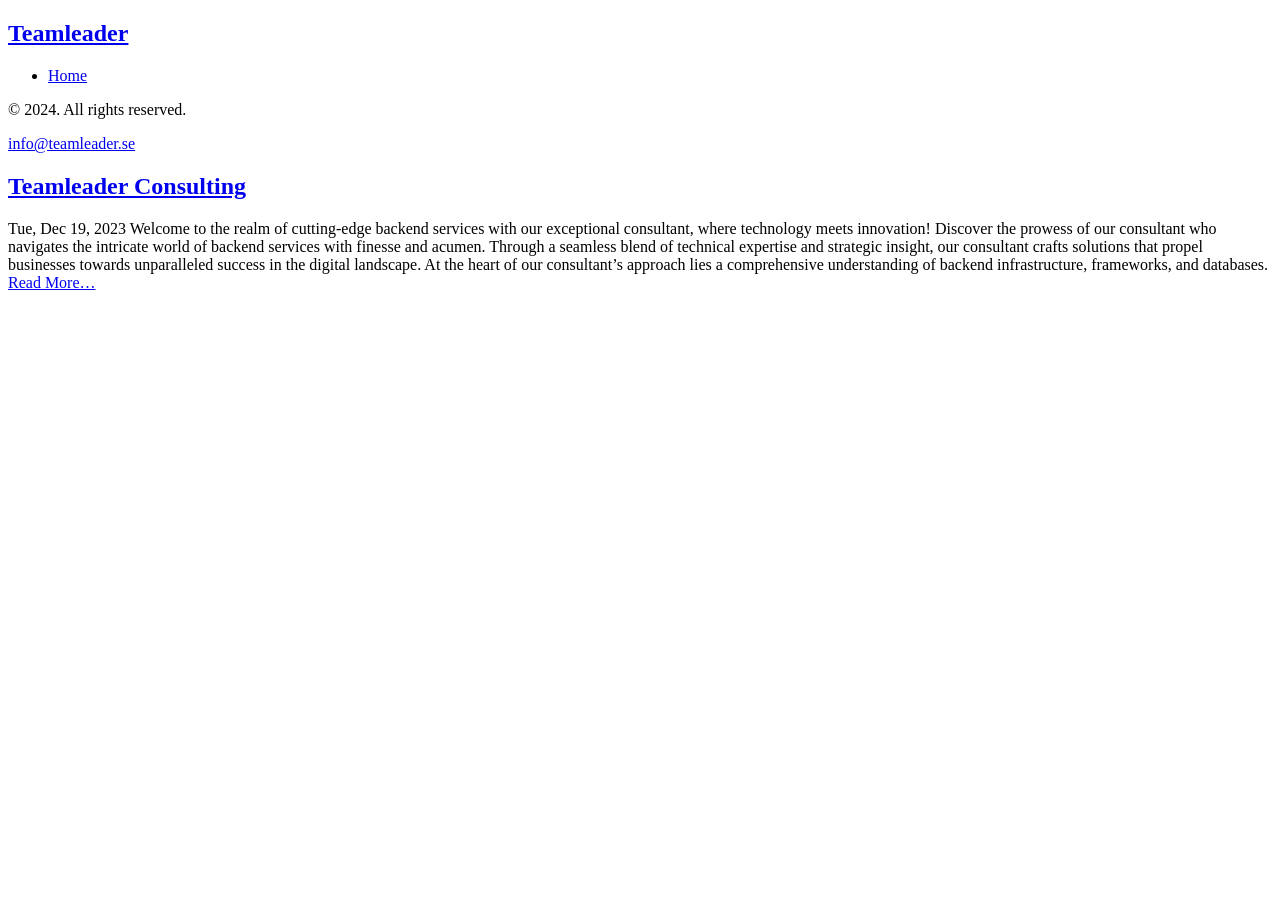
==== docs/index.html @ 44eb60b4 "Added email" ====
<!DOCTYPE html>
<html xmlns="http://www.w3.org/1999/xhtml" xml:lang="en" lang="en">
<head>
  <link href="https://gmpg.org/xfn/11" rel="profile">
  <meta http-equiv="content-type" content="text/html; charset=utf-8">
  <meta name="generator" content="Hugo 0.121.1">

  
  <meta name="viewport" content="width=device-width, initial-scale=1.0">

  <title>Teamleader</title>
  <meta name="description" content="" />

  
  <link type="text/css" rel="stylesheet" href="https://teamleader.se/css/print.css" media="print">
  <link type="text/css" rel="stylesheet" href="https://teamleader.se/css/poole.css">
  <link type="text/css" rel="stylesheet" href="https://teamleader.se/css/syntax.css">
  <link type="text/css" rel="stylesheet" href="https://teamleader.se/css/hyde.css">
    <link rel="stylesheet" href="https://fonts.googleapis.com/css?family=Abril+Fatface|PT+Sans:400,400i,700">


  
  <link rel="apple-touch-icon-precomposed" sizes="144x144" href="/apple-touch-icon-144-precomposed.png">
  <link rel="shortcut icon" href="/favicon.png">

  
  <link href="https://teamleader.se/index.xml" rel="alternate" type="application/rss+xml" title="Teamleader" />
  
</head>

  <body class=" ">
  <aside class="sidebar">
  <div class="container sidebar-sticky">
    <div class="sidebar-about">
      <a href="https://teamleader.se/"><h1>Teamleader</h1></a>
      <p class="lead">
      
      </p>
    </div>

    <nav>
      <ul class="sidebar-nav">
        <li><a href="https://teamleader.se/">Home</a> </li>
        
      </ul>
    </nav>

    <p>&copy; 2024. All rights reserved. </p>
    <p><a href="mailto:info@teamleader.se">info@teamleader.se</a></p>

  </div>
</aside>

    <main class="content container">
    <div class="posts">
<article class="post">
  <h1 class="post-title">
    <a href="https://teamleader.se/posts/about/">Teamleader Consulting</a>
  </h1>
  <time datetime="2023-12-19T16:03:53&#43;0100" class="post-date">Tue, Dec 19, 2023</time>
  Welcome to the realm of cutting-edge backend services with our exceptional consultant, where technology meets innovation!
Discover the prowess of our consultant who navigates the intricate world of backend services with finesse and acumen. Through a seamless blend of technical expertise and strategic insight, our consultant crafts solutions that propel businesses towards unparalleled success in the digital landscape.
At the heart of our consultant&rsquo;s approach lies a comprehensive understanding of backend infrastructure, frameworks, and databases.
  
  <div class="read-more-link">
    <a href="/posts/about/">Read More…</a>
  </div>
  
</article>
</div>
    </main>

    
      
    
  </body>
</html>
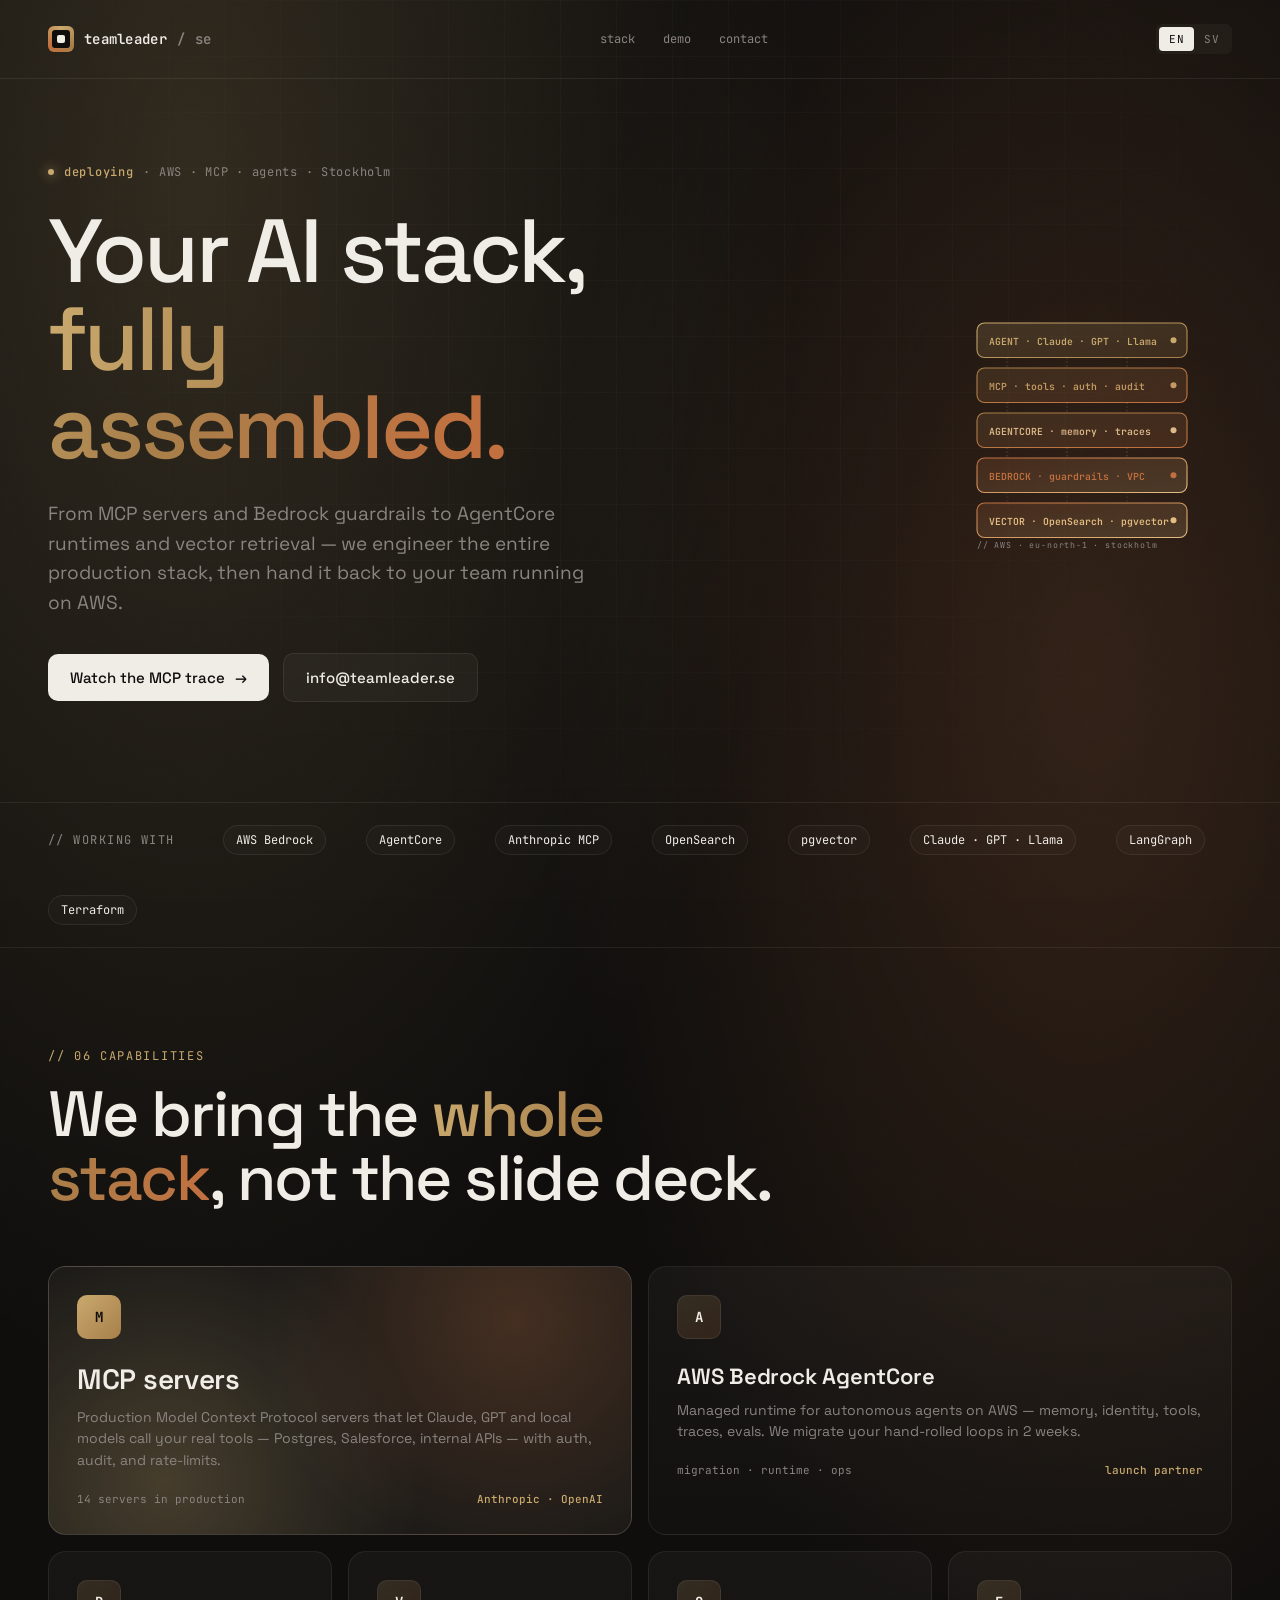
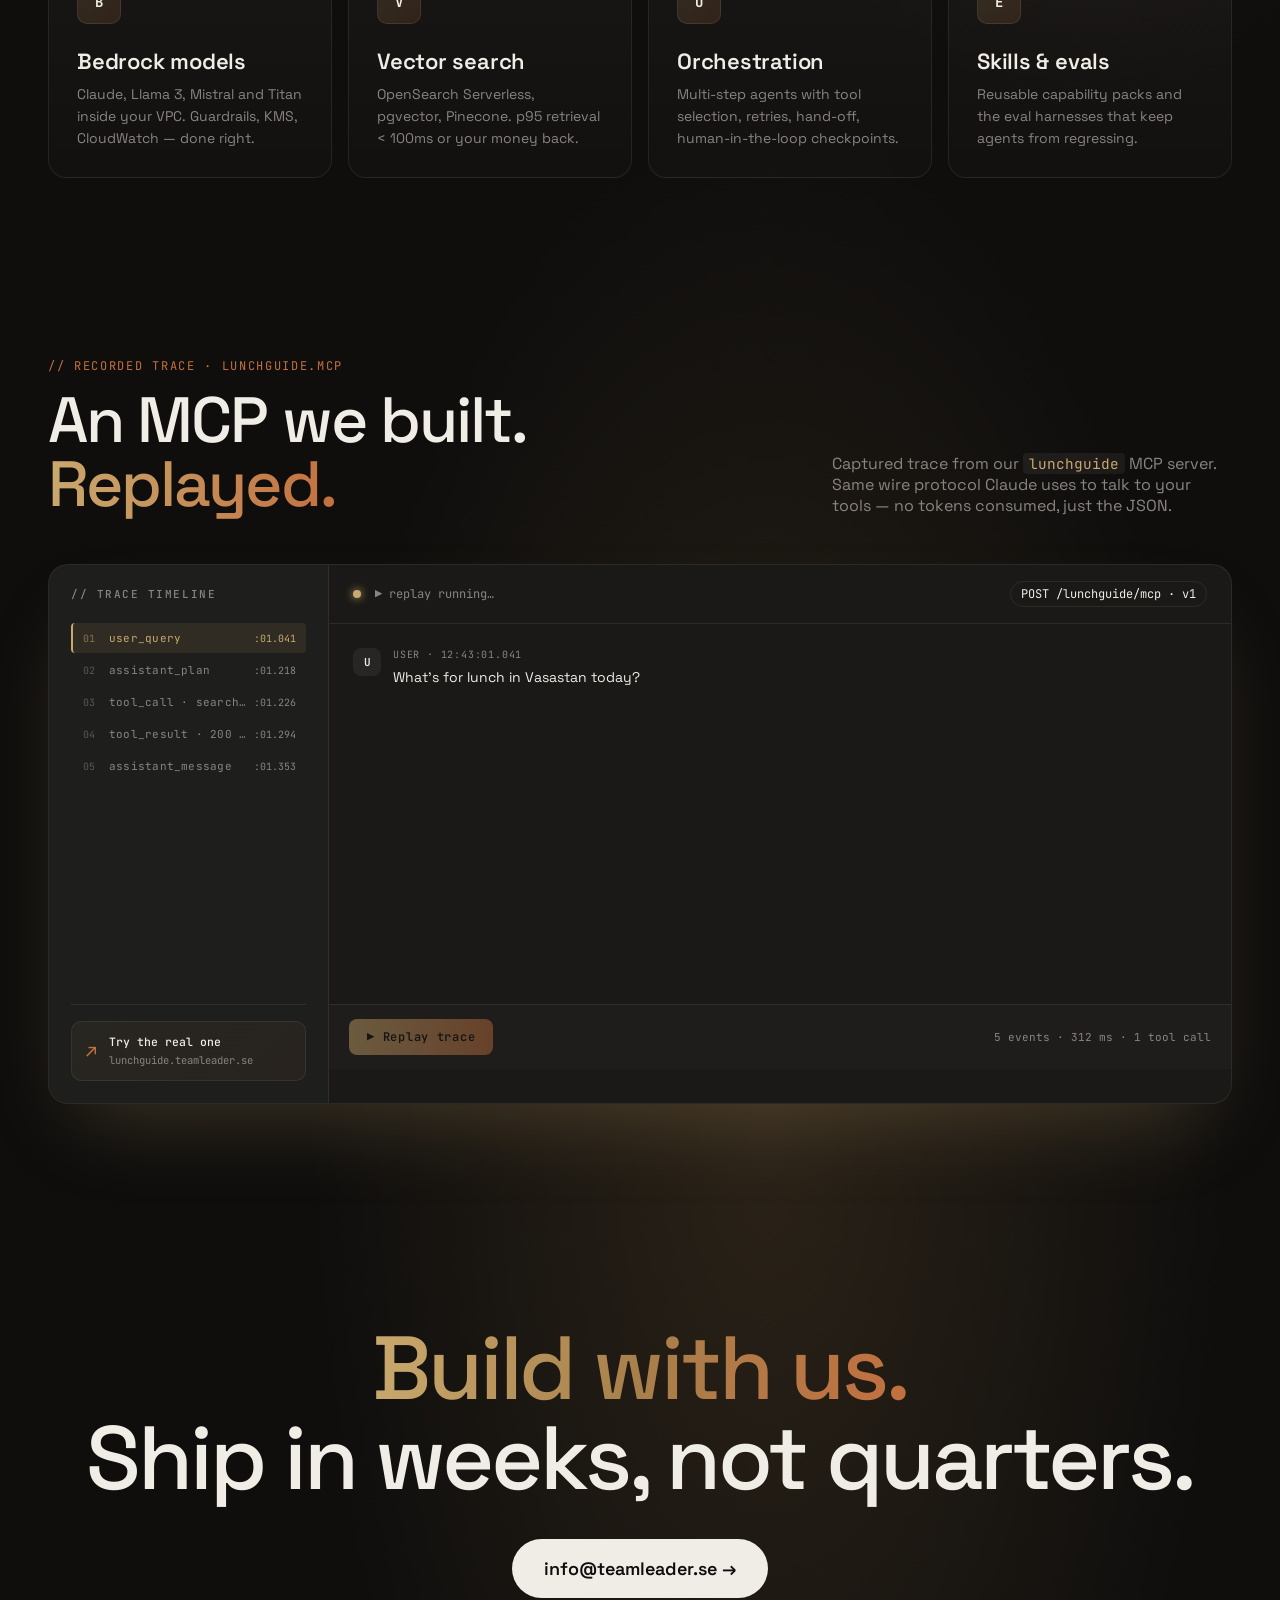
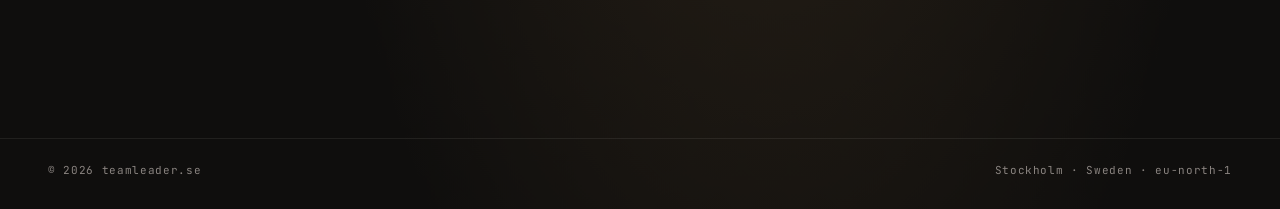
==== commit 2cc70663: "fix: peka lunchguiden på lunchguide.teamleader.se Värdnamnet blev lunchguide.teamleader.se, inte lun" ====
--- a/docs/index.html
+++ b/docs/index.html
@@ -1,77 +1,804 @@
-<!DOCTYPE html>
-<html xmlns="http://www.w3.org/1999/xhtml" xml:lang="en" lang="en">
+<!doctype html>
+<html lang="en">
 <head>
-  <link href="https://gmpg.org/xfn/11" rel="profile">
-  <meta http-equiv="content-type" content="text/html; charset=utf-8">
-  <meta name="generator" content="Hugo 0.121.1">
-
-  
-  <meta name="viewport" content="width=device-width, initial-scale=1.0">
-
-  <title>Teamleader</title>
-  <meta name="description" content="" />
-
-  
-  <link type="text/css" rel="stylesheet" href="https://teamleader.se/css/print.css" media="print">
-  <link type="text/css" rel="stylesheet" href="https://teamleader.se/css/poole.css">
-  <link type="text/css" rel="stylesheet" href="https://teamleader.se/css/syntax.css">
-  <link type="text/css" rel="stylesheet" href="https://teamleader.se/css/hyde.css">
-    <link rel="stylesheet" href="https://fonts.googleapis.com/css?family=Abril+Fatface|PT+Sans:400,400i,700">
-
-
-  
-  <link rel="apple-touch-icon-precomposed" sizes="144x144" href="/apple-touch-icon-144-precomposed.png">
-  <link rel="shortcut icon" href="/favicon.png">
-
-  
-  <link href="https://teamleader.se/index.xml" rel="alternate" type="application/rss+xml" title="Teamleader" />
-  
+<meta charset="utf-8" />
+<title>teamleader.se — your AI stack, fully assembled</title>
+<meta name="viewport" content="width=device-width, initial-scale=1" />
+<link rel="preconnect" href="https://fonts.googleapis.com">
+<link rel="preconnect" href="https://fonts.gstatic.com" crossorigin>
+<link href="https://fonts.googleapis.com/css2?family=Space+Grotesk:wght@400;500;600;700&family=JetBrains+Mono:wght@400;500;600&display=swap" rel="stylesheet">
+<style>
+  :root {
+    /* Warm palette, shared with the lunch guide (site/lunchguide.html).
+       --teal / --indigo / --magenta keep their names so the 45+ references
+       below stay valid; the hues are now gold → bronze → copper. */
+    --bg: #0f0e0d;
+    --bg-2: #1a1917;
+    --ink: #f0ece6;
+    --ink-dim: #8a8480;
+    --line: rgba(240,236,230,0.08);
+    --teal: #c9a96e;      /* gold — primary accent */
+    --indigo: #a87f4a;    /* bronze — secondary */
+    --magenta: #c2703f;   /* copper — tertiary */
+    --gold: #e3bd82;      /* light gold — highlight */
+  }
+  * { box-sizing: border-box; }
+  html, body { margin: 0; padding: 0; background: var(--bg); }
+  body {
+    font-family: 'Space Grotesk', system-ui, sans-serif;
+    color: var(--ink);
+    -webkit-font-smoothing: antialiased;
+    overflow-x: hidden;
+    background:
+      radial-gradient(ellipse 80% 60% at 15% 5%, rgba(201,169,110,0.18), transparent 60%),
+      radial-gradient(ellipse 70% 50% at 85% 20%, rgba(194,112,63,0.20), transparent 60%),
+      radial-gradient(ellipse 60% 50% at 60% 80%, rgba(168,127,74,0.18), transparent 60%),
+      var(--bg);
+    min-height: 100vh;
+  }
+  .mono { font-family: 'JetBrains Mono', monospace; }
+
+  /* ----------- Grid bg ----------- */
+  body::before {
+    content: ""; position: fixed; inset: 0; pointer-events: none; z-index: 0;
+    background-image:
+      linear-gradient(rgba(240,236,230,0.025) 1px, transparent 1px),
+      linear-gradient(90deg, rgba(240,236,230,0.025) 1px, transparent 1px);
+    background-size: 56px 56px;
+    mask-image: radial-gradient(ellipse at 50% 30%, black 30%, transparent 80%);
+  }
+  body::after {
+    content: ""; position: fixed; inset: 0; pointer-events: none; z-index: 0;
+    background-image: url("data:image/svg+xml;utf8,<svg xmlns='http://www.w3.org/2000/svg' width='120' height='120'><filter id='n'><feTurbulence type='fractalNoise' baseFrequency='0.9' numOctaves='2'/></filter><rect width='100%' height='100%' filter='url(%23n)' opacity='0.4'/></svg>");
+    opacity: 0.04;
+  }
+
+  /* ----------- Nav ----------- */
+  nav.top {
+    position: relative; z-index: 10;
+    display: flex; align-items: center; justify-content: space-between;
+    padding: 24px 48px; border-bottom: 1px solid var(--line);
+  }
+  .brand { display: flex; align-items: center; gap: 10px; font-family: 'JetBrains Mono', monospace; font-size: 14px; letter-spacing: 0.02em; font-weight: 600; }
+  .brand-mark {
+    width: 26px; height: 26px; position: relative;
+    background: conic-gradient(from 0deg, var(--teal), var(--indigo), var(--magenta), var(--teal));
+    border-radius: 6px;
+  }
+  .brand-mark::after { content: ""; position: absolute; inset: 4px; background: var(--bg); border-radius: 3px; }
+  .brand-mark::before { content: ""; position: absolute; inset: 9px; background: var(--ink); border-radius: 2px; z-index: 1; }
+  .brand b { font-weight: 600; }
+  .brand .sep { color: var(--ink-dim); }
+  .brand i { font-style: normal; color: var(--ink-dim); }
+
+  .nav-links { display: flex; gap: 28px; font-family: 'JetBrains Mono', monospace; font-size: 12px; }
+  .nav-links a { color: var(--ink-dim); text-decoration: none; }
+  .nav-links a:hover { color: var(--ink); }
+
+  .nav-right { display: flex; align-items: center; gap: 16px; }
+  .lang { display: flex; background: rgba(240,236,230,0.04); border-radius: 6px; padding: 3px; font-family: 'JetBrains Mono', monospace; font-size: 11px; }
+  .lang button { border: 0; background: transparent; padding: 5px 10px; border-radius: 4px; color: var(--ink-dim); cursor: pointer; font-family: inherit; font-size: inherit; letter-spacing: 0.04em; }
+  .lang button.on { background: var(--ink); color: var(--bg); }
+
+  /* ----------- Hero ----------- */
+  .hero {
+    position: relative; z-index: 2;
+    padding: 80px 48px 100px;
+    display: grid; grid-template-columns: 1.1fr 1fr; gap: 64px; align-items: center;
+  }
+  .eyebrow { display: inline-flex; align-items: center; gap: 10px; font-family: 'JetBrains Mono', monospace; font-size: 12px; color: var(--ink-dim); margin-bottom: 28px; letter-spacing: 0.06em; }
+  .eyebrow .dot { width: 6px; height: 6px; border-radius: 50%; background: var(--teal); box-shadow: 0 0 12px var(--teal); }
+  .eyebrow b { color: var(--teal); font-weight: 500; }
+
+  h1.headline {
+    font-family: 'Space Grotesk', sans-serif; font-weight: 500;
+    font-size: clamp(56px, 7vw, 96px); line-height: 0.98; letter-spacing: -0.035em;
+    margin: 0 0 28px;
+  }
+  h1.headline .grad {
+    background: linear-gradient(95deg, var(--teal) 0%, var(--indigo) 45%, var(--magenta) 95%);
+    -webkit-background-clip: text; background-clip: text; color: transparent;
+  }
+  .sub { font-size: 19px; line-height: 1.55; color: var(--ink-dim); max-width: 46ch; margin: 0 0 36px; }
+
+  .cta-row { display: flex; gap: 14px; align-items: center; }
+  .btn {
+    display: inline-flex; align-items: center; gap: 10px;
+    padding: 14px 22px; border-radius: 10px; font-family: 'Space Grotesk', sans-serif; font-weight: 500; font-size: 15px;
+    text-decoration: none; cursor: pointer; border: 0; transition: all .2s ease;
+  }
+  .btn-primary { background: var(--ink); color: var(--bg); }
+  .btn-primary:hover { transform: translateY(-1px); box-shadow: 0 12px 32px -8px rgba(201,169,110,0.4); }
+  .btn-ghost { background: rgba(240,236,230,0.04); color: var(--ink); border: 1px solid var(--line); }
+  .btn-ghost:hover { background: rgba(240,236,230,0.08); }
+
+  .stack-vis {
+    position: relative; aspect-ratio: 1/1; max-width: 540px; justify-self: end;
+  }
+  .stack-vis svg { width: 100%; height: 100%; }
+
+  /* ----------- Logos rail ----------- */
+  .rail {
+    border-top: 1px solid var(--line); border-bottom: 1px solid var(--line);
+    padding: 22px 48px; display: flex; align-items: center; gap: 40px; flex-wrap: wrap;
+    position: relative; z-index: 2;
+    font-family: 'JetBrains Mono', monospace; font-size: 12px; color: var(--ink-dim);
+  }
+  .rail .label { color: var(--ink-dim); letter-spacing: 0.12em; text-transform: uppercase; margin-right: 8px; }
+  .rail .pill { padding: 6px 12px; border-radius: 999px; border: 1px solid var(--line); color: var(--ink); background: rgba(240,236,230,0.02); }
+
+  /* ----------- Tech grid ----------- */
+  .tech { padding: 100px 48px 80px; position: relative; z-index: 2; }
+  .section-head { margin-bottom: 56px; }
+  .section-head .label { font-family: 'JetBrains Mono', monospace; font-size: 12px; color: var(--teal); letter-spacing: 0.14em; text-transform: uppercase; margin-bottom: 18px; }
+  .section-head h2 { font-family: 'Space Grotesk', sans-serif; font-weight: 500; font-size: 64px; line-height: 1; letter-spacing: -0.03em; margin: 0; max-width: 18ch; }
+  .section-head h2 .grad { background: linear-gradient(95deg, var(--teal), var(--indigo), var(--magenta)); -webkit-background-clip: text; background-clip: text; color: transparent; }
+
+  .tech-grid { display: grid; grid-template-columns: repeat(12, 1fr); gap: 16px; }
+  .card {
+    background: linear-gradient(180deg, rgba(240,236,230,0.04), rgba(240,236,230,0.015));
+    border: 1px solid var(--line); border-radius: 18px; padding: 28px;
+    position: relative; overflow: hidden;
+    transition: border-color .2s ease, transform .2s ease;
+  }
+  .card:hover { border-color: rgba(240,236,230,0.18); transform: translateY(-2px); }
+  .card .icon {
+    width: 44px; height: 44px; border-radius: 10px; display: grid; place-items: center;
+    background: linear-gradient(135deg, rgba(201,169,110,0.16), rgba(194,112,63,0.16));
+    border: 1px solid var(--line);
+    font-family: 'JetBrains Mono', monospace; font-weight: 700; font-size: 14px;
+    margin-bottom: 24px;
+  }
+  .card h3 { font-family: 'Space Grotesk', sans-serif; font-weight: 600; font-size: 22px; line-height: 1.2; letter-spacing: -0.01em; margin: 0 0 10px; }
+  .card p { margin: 0; color: var(--ink-dim); font-size: 14px; line-height: 1.55; }
+  .card .meta { margin-top: 20px; font-family: 'JetBrains Mono', monospace; font-size: 11px; color: var(--ink-dim); display: flex; justify-content: space-between; }
+  .card .meta b { color: var(--teal); font-weight: 500; }
+
+  .card.span-6 { grid-column: span 6; }
+  .card.span-4 { grid-column: span 4; }
+  .card.span-3 { grid-column: span 3; }
+
+  .card.hero-card {
+    background:
+      radial-gradient(circle at 80% 20%, rgba(194,112,63,0.25), transparent 50%),
+      radial-gradient(circle at 20% 80%, rgba(201,169,110,0.25), transparent 50%),
+      var(--bg-2);
+    border: 1px solid rgba(240,236,230,0.16);
+  }
+  .card.hero-card .icon { background: linear-gradient(135deg, var(--teal), var(--indigo)); border: 0; color: var(--bg); }
+  .card.hero-card h3 { font-size: 28px; }
+
+  /* ----------- Demo ----------- */
+  .demo { padding: 100px 48px; position: relative; z-index: 2; }
+  .demo-head { display: flex; justify-content: space-between; align-items: flex-end; gap: 40px; margin-bottom: 48px; }
+  .demo-head h2 { font-family: 'Space Grotesk', sans-serif; font-weight: 500; font-size: 64px; line-height: 1; letter-spacing: -0.03em; margin: 0; max-width: 18ch; }
+  .demo-head h2 .grad { background: linear-gradient(95deg, var(--teal), var(--magenta)); -webkit-background-clip: text; background-clip: text; color: transparent; }
+  .demo-head p { font-size: 16px; color: var(--ink-dim); max-width: 40ch; margin: 0; }
+
+  .chat-panel {
+    background: var(--bg-2); border: 1px solid var(--line); border-radius: 20px; overflow: hidden;
+    display: grid; grid-template-columns: 280px 1fr; min-height: 540px;
+    box-shadow: 0 40px 80px -30px rgba(201,169,110,0.25);
+  }
+  .chat-side { background: rgba(240,236,230,0.02); border-right: 1px solid var(--line); padding: 22px; display: flex; flex-direction: column; gap: 18px; }
+  .chat-side h4 { font-family: 'JetBrains Mono', monospace; font-size: 11px; letter-spacing: 0.14em; text-transform: uppercase; color: var(--ink-dim); margin: 0 0 4px; font-weight: 500; }
+  .trace-list { display: flex; flex-direction: column; gap: 2px; }
+  .trace-step {
+    display: grid; grid-template-columns: 18px 1fr auto; gap: 8px; padding: 8px 10px;
+    border-left: 2px solid transparent; border-radius: 4px;
+    font-family: 'JetBrains Mono', monospace; font-size: 11px; color: var(--ink-dim);
+    cursor: pointer; transition: color .2s ease, background .2s ease, border-color .2s ease;
+    align-items: center;
+  }
+  .trace-step:hover { background: rgba(240,236,230,0.03); color: var(--ink); }
+  .trace-step .ts-idx { font-size: 10px; opacity: 0.55; }
+  .trace-step .ts-name { letter-spacing: 0.02em; overflow: hidden; text-overflow: ellipsis; white-space: nowrap; }
+  .trace-step .ts-time { color: var(--ink-dim); font-size: 10px; }
+  .trace-step.done { color: var(--ink); }
+  .trace-step.done .ts-time { color: var(--teal); }
+  .trace-step.active {
+    border-left-color: var(--teal); color: var(--teal);
+    background: rgba(201,169,110,0.10);
+  }
+  .trace-step.active .ts-time { color: var(--teal); }
+
+  .trace-footer { margin-top: auto; padding-top: 16px; border-top: 1px solid var(--line); }
+  .real-link {
+    display: flex; gap: 12px; align-items: center; text-decoration: none; color: var(--ink);
+    font-family: 'JetBrains Mono', monospace; font-size: 11.5px; line-height: 1.4;
+    padding: 12px 14px; border-radius: 10px; border: 1px solid var(--line);
+    background: linear-gradient(135deg, rgba(201,169,110,0.06), rgba(194,112,63,0.06));
+    transition: border-color .2s ease, transform .2s ease;
+  }
+  .real-link:hover { border-color: var(--teal); transform: translateY(-1px); }
+  .real-link .arrow { color: var(--magenta); font-size: 18px; flex-shrink: 0; }
+  .real-link b { color: var(--ink); font-weight: 500; display: block; margin-bottom: 2px; }
+  .real-link .url { color: var(--ink-dim); font-size: 10.5px; }
+
+  .chat-main { display: flex; flex-direction: column; }
+  .chat-bar { display: flex; align-items: center; justify-content: space-between; padding: 16px 24px; border-bottom: 1px solid var(--line); font-family: 'JetBrains Mono', monospace; font-size: 12px; color: var(--ink-dim); }
+  .chat-bar .session { display: flex; gap: 14px; align-items: center; }
+  .chat-bar .session .dot { width: 8px; height: 8px; border-radius: 50%; background: var(--teal); box-shadow: 0 0 8px var(--teal); }
+  .chat-bar .model { padding: 4px 10px; border: 1px solid var(--line); border-radius: 999px; color: var(--ink); }
+
+  .chat-body { flex: 1; overflow-y: auto; padding: 24px; max-height: 380px; }
+  .msg { margin-bottom: 18px; display: flex; gap: 12px; align-items: flex-start; }
+  .msg .avatar { width: 28px; height: 28px; border-radius: 8px; flex-shrink: 0; font-family: 'JetBrains Mono', monospace; font-size: 11px; display: grid; place-items: center; font-weight: 600; }
+  .msg.user .avatar { background: rgba(240,236,230,0.06); color: var(--ink); }
+  .msg.bot .avatar { background: linear-gradient(135deg, var(--teal), var(--magenta)); color: var(--bg); }
+  .msg .content { flex: 1; }
+  .msg .content .meta { font-family: 'JetBrains Mono', monospace; font-size: 10px; color: var(--ink-dim); letter-spacing: 0.08em; text-transform: uppercase; margin-bottom: 6px; }
+  .msg .content .body { font-size: 14px; line-height: 1.55; color: var(--ink); white-space: pre-wrap; }
+  .msg .content .body em { color: var(--teal); font-style: normal; font-weight: 500; }
+  .msg .toolcall {
+    margin-top: 10px; padding: 10px 14px; border: 1px dashed var(--line); border-radius: 8px;
+    font-family: 'JetBrains Mono', monospace; font-size: 11px; color: var(--ink-dim);
+  }
+  .msg .toolcall b { color: var(--magenta); font-weight: 500; }
+
+  .replay-bar {
+    display: flex; align-items: center; justify-content: space-between; gap: 12px;
+    padding: 14px 20px; border-top: 1px solid var(--line);
+    background: rgba(240,236,230,0.015);
+  }
+  .replay-btn {
+    background: linear-gradient(95deg, var(--teal), var(--magenta)); color: var(--bg); border: 0;
+    padding: 10px 18px; border-radius: 8px; font-family: 'JetBrains Mono', monospace;
+    font-size: 12px; font-weight: 600; cursor: pointer; letter-spacing: 0.06em;
+    display: inline-flex; align-items: center; gap: 8px;
+    transition: transform .15s ease, opacity .15s ease;
+  }
+  .replay-btn:hover { transform: translateY(-1px); }
+  .replay-btn:disabled { opacity: 0.45; cursor: progress; transform: none; }
+  .trace-meta { color: var(--ink-dim); font-size: 11px; font-family: 'JetBrains Mono', monospace; }
+
+  .json-box {
+    margin-top: 12px; padding: 14px 16px;
+    border: 1px solid var(--line); border-radius: 10px;
+    background: rgba(0,0,0,0.32);
+    font-family: 'JetBrains Mono', monospace; font-size: 11.5px; line-height: 1.6;
+    overflow-x: auto; white-space: pre; color: var(--ink);
+  }
+  .json-box .j-head {
+    color: var(--ink-dim); margin-bottom: 10px; padding-bottom: 8px;
+    border-bottom: 1px dashed var(--line);
+    font-size: 10px; letter-spacing: 0.1em; text-transform: uppercase;
+    white-space: normal;
+  }
+  .json-box .j-head b { color: var(--magenta); font-weight: 500; }
+  .json-box .j-head .ok { color: var(--teal); }
+  .json-box .k { color: #d6b98f; }
+  .json-box .s { color: #e3bd82; }
+  .json-box .n { color: var(--teal); }
+  .json-box .b { color: #dcb98a; }
+  .json-box .p { color: var(--ink-dim); }
+
+  .msg.tool .avatar { background: linear-gradient(135deg, var(--magenta), var(--gold)); color: var(--bg); }
+  .msg.system .avatar { background: rgba(240,236,230,0.05); color: var(--ink-dim); }
+  .msg.system .content .meta { color: var(--ink-dim); }
+  code.inline { background: rgba(240,236,230,0.06); padding: 1px 6px; border-radius: 4px; font-family: 'JetBrains Mono', monospace; font-size: 0.9em; color: var(--teal); }
+
+  /* ----------- CTA / footer ----------- */
+  .footer-cta { padding: 120px 48px 60px; position: relative; z-index: 2; text-align: center; }
+  .footer-cta h2 { font-family: 'Space Grotesk', sans-serif; font-weight: 500; font-size: clamp(56px, 7vw, 96px); line-height: 1; letter-spacing: -0.035em; margin: 0 0 36px; }
+  .footer-cta h2 .grad { background: linear-gradient(95deg, var(--teal), var(--indigo), var(--magenta)); -webkit-background-clip: text; background-clip: text; color: transparent; }
+  .footer-cta .mail {
+    display: inline-flex; align-items: center; gap: 14px; padding: 18px 32px; border-radius: 999px;
+    background: var(--ink); color: var(--bg); text-decoration: none; font-family: 'Space Grotesk', sans-serif; font-weight: 600; font-size: 18px;
+  }
+  .footer-cta .mail:hover { background: linear-gradient(95deg, var(--teal), var(--magenta)); }
+  .footer-meta { display: flex; justify-content: space-between; padding: 24px 48px 32px; font-family: 'JetBrains Mono', monospace; font-size: 11px; color: var(--ink-dim); letter-spacing: 0.06em; border-top: 1px solid var(--line); margin-top: 80px; }
+
+</style>
 </head>
-
-  <body class=" ">
-  <aside class="sidebar">
-  <div class="container sidebar-sticky">
-    <div class="sidebar-about">
-      <a href="https://teamleader.se/"><h1>Teamleader</h1></a>
-      <p class="lead">
-      
-      </p>
-    </div>
-
-    <nav>
-      <ul class="sidebar-nav">
-        <li><a href="https://teamleader.se/">Home</a> </li>
-        
-      </ul>
-    </nav>
-
-    <p>&copy; 2024. All rights reserved. </p>
-    <p><a href="mailto:info@teamleader.se">info@teamleader.se</a></p>
-
+<body>
+
+<nav class="top">
+  <div class="brand">
+    <span class="brand-mark"></span>
+    <b>teamleader</b><span class="sep">/</span><i>se</i>
   </div>
-</aside>
-
-    <main class="content container">
-    <div class="posts">
-<article class="post">
-  <h1 class="post-title">
-    <a href="https://teamleader.se/posts/about/">Teamleader Consulting</a>
-  </h1>
-  <time datetime="2023-12-19T16:03:53&#43;0100" class="post-date">Tue, Dec 19, 2023</time>
-  Welcome to the realm of cutting-edge backend services with our exceptional consultant, where technology meets innovation!
-Discover the prowess of our consultant who navigates the intricate world of backend services with finesse and acumen. Through a seamless blend of technical expertise and strategic insight, our consultant crafts solutions that propel businesses towards unparalleled success in the digital landscape.
-At the heart of our consultant&rsquo;s approach lies a comprehensive understanding of backend infrastructure, frameworks, and databases.
-  
-  <div class="read-more-link">
-    <a href="/posts/about/">Read More…</a>
+  <div class="nav-links mono">
+    <a href="#stack" data-i18n="navStack">stack</a>
+    <a href="#demo" data-i18n="navDemo">demo</a>
+    <a href="mailto:info@teamleader.se" data-i18n="navContact">contact</a>
   </div>
-  
-</article>
+  <div class="nav-right">
+    <div class="lang">
+      <button data-lang="en" class="on">EN</button>
+      <button data-lang="sv">SV</button>
+    </div>
+  </div>
+</nav>
+
+<section class="hero">
+  <div>
+    <div class="eyebrow"><span class="dot"></span><b data-i18n="status">deploying</b><span data-i18n="eyebrow">· AWS · MCP · agents · Stockholm</span></div>
+    <h1 class="headline" data-i18n-html="headline">Your AI stack,<br/><span class="grad">fully assembled.</span></h1>
+    <p class="sub" data-i18n="sub">From MCP servers and Bedrock guardrails to AgentCore runtimes and vector retrieval — we engineer the entire production stack, then hand it back to your team running on AWS.</p>
+    <div class="cta-row">
+      <a class="btn btn-primary" href="#demo"><span data-i18n="cta1">Run the live demo</span> →</a>
+      <a class="btn btn-ghost" href="mailto:info@teamleader.se"><span data-i18n="cta2">info@teamleader.se</span></a>
+    </div>
+  </div>
+
+  <div class="stack-vis">
+    <svg viewBox="0 0 400 400" fill="none" xmlns="http://www.w3.org/2000/svg">
+      <defs>
+        <linearGradient id="g1" x1="0" y1="0" x2="1" y2="1">
+          <stop offset="0" stop-color="#c9a96e"/><stop offset="1" stop-color="#a87f4a"/>
+        </linearGradient>
+        <linearGradient id="g2" x1="0" y1="0" x2="1" y2="1">
+          <stop offset="0" stop-color="#a87f4a"/><stop offset="1" stop-color="#c2703f"/>
+        </linearGradient>
+        <linearGradient id="g3" x1="0" y1="0" x2="1" y2="1">
+          <stop offset="0" stop-color="#c2703f"/><stop offset="1" stop-color="#e3bd82"/>
+        </linearGradient>
+      </defs>
+
+      <!-- layers from top to bottom -->
+      <g transform="translate(60 60)">
+        <rect x="0" y="0" width="280" height="46" rx="10" fill="url(#g1)" opacity="0.18"/>
+        <rect x="0" y="0" width="280" height="46" rx="10" stroke="url(#g1)" stroke-width="1.5"/>
+        <text x="16" y="29" font-family="JetBrains Mono" font-size="13" fill="#c9a96e" font-weight="600">AGENT  ·  Claude · GPT · Llama</text>
+        <circle cx="262" cy="23" r="4" fill="#c9a96e"/>
+
+        <rect x="0" y="60" width="280" height="46" rx="10" fill="url(#g2)" opacity="0.18"/>
+        <rect x="0" y="60" width="280" height="46" rx="10" stroke="url(#g2)" stroke-width="1.5"/>
+        <text x="16" y="89" font-family="JetBrains Mono" font-size="13" fill="#c39a63" font-weight="600">MCP  ·  tools · auth · audit</text>
+        <circle cx="262" cy="83" r="4" fill="#c39a63"/>
+
+        <rect x="0" y="120" width="280" height="46" rx="10" fill="url(#g2)" opacity="0.18"/>
+        <rect x="0" y="120" width="280" height="46" rx="10" stroke="url(#g2)" stroke-width="1.5"/>
+        <text x="16" y="149" font-family="JetBrains Mono" font-size="13" fill="#dcb98a" font-weight="600">AGENTCORE  ·  memory · traces</text>
+        <circle cx="262" cy="143" r="4" fill="#dcb98a"/>
+
+        <rect x="0" y="180" width="280" height="46" rx="10" fill="url(#g3)" opacity="0.18"/>
+        <rect x="0" y="180" width="280" height="46" rx="10" stroke="url(#g3)" stroke-width="1.5"/>
+        <text x="16" y="209" font-family="JetBrains Mono" font-size="13" fill="#c2703f" font-weight="600">BEDROCK  ·  guardrails · VPC</text>
+        <circle cx="262" cy="203" r="4" fill="#c2703f"/>
+
+        <rect x="0" y="240" width="280" height="46" rx="10" fill="url(#g3)" opacity="0.18"/>
+        <rect x="0" y="240" width="280" height="46" rx="10" stroke="url(#g3)" stroke-width="1.5"/>
+        <text x="16" y="269" font-family="JetBrains Mono" font-size="13" fill="#e3bd82" font-weight="600">VECTOR  ·  OpenSearch · pgvector</text>
+        <circle cx="262" cy="263" r="4" fill="#e3bd82"/>
+
+        <!-- connectors -->
+        <path d="M40 46 L40 60 M120 46 L120 60 M200 46 L200 60" stroke="#c9a96e" stroke-width="1" opacity="0.4" stroke-dasharray="2 3"/>
+        <path d="M40 106 L40 120 M120 106 L120 120 M200 106 L200 120" stroke="#c39a63" stroke-width="1" opacity="0.4" stroke-dasharray="2 3"/>
+        <path d="M40 166 L40 180 M120 166 L120 180 M200 166 L200 180" stroke="#dcb98a" stroke-width="1" opacity="0.4" stroke-dasharray="2 3"/>
+        <path d="M40 226 L40 240 M120 226 L120 240 M200 226 L200 240" stroke="#c2703f" stroke-width="1" opacity="0.4" stroke-dasharray="2 3"/>
+      </g>
+
+      <!-- AWS rail bottom -->
+      <g transform="translate(60 360)">
+        <text x="0" y="0" font-family="JetBrains Mono" font-size="11" fill="#8a8480" letter-spacing="0.1em">// AWS · eu-north-1 · stockholm</text>
+      </g>
+    </svg>
+  </div>
+</section>
+
+<div class="rail">
+  <span class="label" data-i18n="railLabel">// working with</span>
+  <span class="pill">AWS Bedrock</span>
+  <span class="pill">AgentCore</span>
+  <span class="pill">Anthropic MCP</span>
+  <span class="pill">OpenSearch</span>
+  <span class="pill">pgvector</span>
+  <span class="pill">Claude · GPT · Llama</span>
+  <span class="pill">LangGraph</span>
+  <span class="pill">Terraform</span>
 </div>
-    </main>
-
-    
-      
-    
-  </body>
+
+<section class="tech" id="stack">
+  <div class="section-head">
+    <div class="label" data-i18n="techLabel">// 06 capabilities</div>
+    <h2 data-i18n-html="techTitle">We bring the <span class="grad">whole stack</span>, not the slide deck.</h2>
+  </div>
+
+  <div class="tech-grid">
+    <div class="card hero-card span-6">
+      <div class="icon">M</div>
+      <h3 data-i18n="t1h">MCP servers</h3>
+      <p data-i18n="t1p">Production Model Context Protocol servers that let Claude, GPT and local models call your real tools — Postgres, Salesforce, internal APIs — with auth, audit, and rate-limits.</p>
+      <div class="meta"><span data-i18n="t1m1">14 servers in production</span><b data-i18n="t1m2">Anthropic · OpenAI</b></div>
+    </div>
+    <div class="card span-6">
+      <div class="icon">A</div>
+      <h3 data-i18n="t2h">AWS Bedrock AgentCore</h3>
+      <p data-i18n="t2p">Managed runtime for autonomous agents on AWS — memory, identity, tools, traces, evals. We migrate your hand-rolled loops in 2 weeks.</p>
+      <div class="meta"><span data-i18n="t2m1">migration · runtime · ops</span><b data-i18n="t2m2">launch partner</b></div>
+    </div>
+
+    <div class="card span-3">
+      <div class="icon">B</div>
+      <h3 data-i18n="t3h">Bedrock models</h3>
+      <p data-i18n="t3p">Claude, Llama 3, Mistral and Titan inside your VPC. Guardrails, KMS, CloudWatch — done right.</p>
+    </div>
+    <div class="card span-3">
+      <div class="icon">V</div>
+      <h3 data-i18n="t4h">Vector search</h3>
+      <p data-i18n="t4p">OpenSearch Serverless, pgvector, Pinecone. p95 retrieval &lt; 100ms or your money back.</p>
+    </div>
+    <div class="card span-3">
+      <div class="icon">O</div>
+      <h3 data-i18n="t5h">Orchestration</h3>
+      <p data-i18n="t5p">Multi-step agents with tool selection, retries, hand-off, human-in-the-loop checkpoints.</p>
+    </div>
+    <div class="card span-3">
+      <div class="icon">E</div>
+      <h3 data-i18n="t6h">Skills &amp; evals</h3>
+      <p data-i18n="t6p">Reusable capability packs and the eval harnesses that keep agents from regressing.</p>
+    </div>
+  </div>
+</section>
+
+<section class="demo" id="demo">
+  <div class="demo-head">
+    <div>
+      <div class="label mono" style="color: var(--magenta); letter-spacing: 0.14em; font-size: 12px; text-transform: uppercase; margin-bottom: 14px;" data-i18n="demoLabel">// recorded trace · lunchguide.mcp</div>
+      <h2 data-i18n-html="demoTitle">An MCP we built. <span class="grad">Replayed.</span></h2>
+    </div>
+    <p data-i18n-html="demoSub">Captured trace from our <code class="inline">lunchguide</code> MCP server. Same wire protocol Claude uses to talk to your tools — no tokens consumed, just the JSON.</p>
+  </div>
+
+  <div class="chat-panel">
+    <aside class="chat-side">
+      <h4 data-i18n="sideTrace">// trace timeline</h4>
+      <div class="trace-list" id="traceList"></div>
+      <div class="trace-footer">
+        <a class="real-link" href="https://lunchguide.teamleader.se" target="_blank" rel="noreferrer">
+          <span class="arrow">↗</span>
+          <span><b data-i18n="realLinkB">Try the real one</b><span class="url">lunchguide.teamleader.se</span></span>
+        </a>
+      </div>
+    </aside>
+    <div class="chat-main">
+      <div class="chat-bar">
+        <div class="session"><span class="dot"></span><span id="traceStatus" data-i18n="statusRun">▶ replay running…</span></div>
+        <div class="model" data-i18n="endpoint">POST /lunchguide/mcp · v1</div>
+      </div>
+      <div class="chat-body" id="chatBody"></div>
+      <div class="replay-bar">
+        <button class="replay-btn" id="replayBtn"><span>▶</span><span data-i18n="replay">Replay trace</span></button>
+        <span class="trace-meta" id="traceMeta" data-i18n="traceMeta">5 events · 312 ms · 1 tool call</span>
+      </div>
+    </div>
+  </div>
+</section>
+
+<section class="footer-cta">
+  <h2 data-i18n-html="footTitle"><span class="grad">Build with us.</span><br/>Ship in weeks, not quarters.</h2>
+  <a class="mail" href="mailto:info@teamleader.se">info@teamleader.se →</a>
+</section>
+<div class="footer-meta">
+  <span>© 2026 teamleader.se</span>
+  <span data-i18n="footMeta">Stockholm · Sweden · eu-north-1</span>
+</div>
+
+<script>
+const i18n = {
+  en: {
+    navStack: "stack", navDemo: "demo", navContact: "contact",
+    status: "deploying", eyebrow: " · AWS · MCP · agents · Stockholm",
+    headline: 'Your AI stack,<br/><span class="grad">fully assembled.</span>',
+    sub: "From MCP servers and Bedrock guardrails to AgentCore runtimes and vector retrieval — we engineer the entire production stack, then hand it back to your team running on AWS.",
+    cta1: "Watch the MCP trace", cta2: "info@teamleader.se",
+    railLabel: "// working with",
+    techLabel: "// 06 capabilities",
+    techTitle: 'We bring the <span class="grad">whole stack</span>, not the slide deck.',
+    t1h: "MCP servers", t1p: "Production Model Context Protocol servers that let Claude, GPT and local models call your real tools — Postgres, Salesforce, internal APIs — with auth, audit, and rate-limits.",
+    t1m1: "14 servers in production", t1m2: "Anthropic · OpenAI",
+    t2h: "AWS Bedrock AgentCore", t2p: "Managed runtime for autonomous agents on AWS — memory, identity, tools, traces, evals. We migrate your hand-rolled loops in 2 weeks.",
+    t2m1: "migration · runtime · ops", t2m2: "launch partner",
+    t3h: "Bedrock models", t3p: "Claude, Llama 3, Mistral and Titan inside your VPC. Guardrails, KMS, CloudWatch — done right.",
+    t4h: "Vector search", t4p: "OpenSearch Serverless, pgvector, Pinecone. p95 retrieval < 100ms or your money back.",
+    t5h: "Orchestration", t5p: "Multi-step agents with tool selection, retries, hand-off, human-in-the-loop checkpoints.",
+    t6h: "Skills & evals", t6p: "Reusable capability packs and the eval harnesses that keep agents from regressing.",
+    demoLabel: "// recorded trace · lunchguide.mcp",
+    demoTitle: 'An MCP we built. <span class="grad">Replayed.</span>',
+    demoSub: 'Captured trace from our <code class="inline">lunchguide</code> MCP server. Same wire protocol Claude uses to talk to your tools — no tokens consumed, just the JSON.',
+    sideTrace: "// trace timeline", realLinkB: "Try the real one",
+    statusRun: "▶ replay running…", statusDone: "✓ trace complete · 312 ms",
+    endpoint: "POST /lunchguide/mcp · v1", replay: "Replay trace",
+    traceMeta: "5 events · 312 ms · 1 tool call",
+    stepNames: ["user_query", "assistant_plan", "tool_call · search_today", "tool_result · 200 OK", "assistant_message"],
+    traceUser: "What's for lunch in Vasastan today?",
+    tracePlan: "I'll search the *lunchguide* MCP for today's menus in Vasastan. Calling *search_today*…",
+    traceAnswer: "Here's today's lunch in Vasastan:\n• *Tranan* — Köttbullar med potatismos · 145 kr — classic\n• *Tennstopet* — Wallenbergare · 165 kr\n• *Cyrano* — Pizza Bianca · 135 kr — cheapest\n• *Lilla Ego* — Dagens fisk · 195 kr — premium\n\nWant me to pull up a full menu for any of these?",
+    metaYou: "user", metaAgent: "tl-agent", metaToolCall: "tool_call", metaToolResult: "tool_result",
+    footTitle: '<span class="grad">Build with us.</span><br/>Ship in weeks, not quarters.',
+    footMeta: "Stockholm · Sweden · eu-north-1",
+    placeholderRemoved: ""
+  },
+  sv: {
+    navStack: "stack", navDemo: "demo", navContact: "kontakt",
+    status: "deployar", eyebrow: " · AWS · MCP · agenter · Stockholm",
+    headline: 'Din AI-stack,<br/><span class="grad">fullt monterad.</span>',
+    sub: "Från MCP-servrar och Bedrock-guardrails till AgentCore-runtimes och vektorsökning — vi bygger hela produktionsstacken och lämnar över den körandes på AWS.",
+    cta1: "Se MCP-tracen", cta2: "info@teamleader.se",
+    railLabel: "// vi jobbar med",
+    techLabel: "// 06 kapabiliteter",
+    techTitle: 'Vi levererar <span class="grad">hela stacken</span>, inte en pitchdeck.',
+    t1h: "MCP-servrar", t1p: "MCP-servrar i produktion som låter Claude, GPT och lokala modeller anropa era riktiga verktyg — Postgres, Salesforce, interna API:er — med auth, audit och rate-limits.",
+    t1m1: "14 servrar i produktion", t1m2: "Anthropic · OpenAI",
+    t2h: "AWS Bedrock AgentCore", t2p: "Managed runtime för autonoma agenter på AWS — minne, identitet, verktyg, traces, evals. Vi migrerar era handrullade loopar på 2 veckor.",
+    t2m1: "migration · runtime · drift", t2m2: "launch partner",
+    t3h: "Bedrock-modeller", t3p: "Claude, Llama 3, Mistral och Titan i er VPC. Guardrails, KMS, CloudWatch — gjort rätt.",
+    t4h: "Vektorsökning", t4p: "OpenSearch Serverless, pgvector, Pinecone. p95-retrieval < 100ms eller pengarna tillbaka.",
+    t5h: "Orkestrering", t5p: "Flerstegs-agenter med verktygsval, retries, hand-off och human-in-the-loop.",
+    t6h: "Skills & evals", t6p: "Återanvändbara skill-paket och eval-rigg som hindrar regression.",
+    demoLabel: "// inspelad trace · lunchguide.mcp",
+    demoTitle: 'En MCP vi byggt. <span class="grad">Återuppspelad.</span>',
+    demoSub: 'Fångad trace från vår <code class="inline">lunchguide</code>-MCP. Samma wire-protokoll som Claude använder för att prata med era verktyg — inga tokens, bara JSON.',
+    sideTrace: "// trace-tidslinje", realLinkB: "Testa på riktigt",
+    statusRun: "▶ spelar upp…", statusDone: "✓ trace klar · 312 ms",
+    endpoint: "POST /lunchguide/mcp · v1", replay: "Spela upp igen",
+    traceMeta: "5 events · 312 ms · 1 tool-call",
+    stepNames: ["user_query", "assistant_plan", "tool_call · search_today", "tool_result · 200 OK", "assistant_message"],
+    traceUser: "Vad är bra för lunch i Vasastan idag?",
+    tracePlan: "Jag söker i *lunchguide*-MCP:n efter dagens menyer i Vasastan. Anropar *search_today*…",
+    traceAnswer: "Här är dagens lunch i Vasastan:\n• *Tranan* — Köttbullar med potatismos · 145 kr — klassiker\n• *Tennstopet* — Wallenbergare · 165 kr\n• *Cyrano* — Pizza Bianca · 135 kr — billigast\n• *Lilla Ego* — Dagens fisk · 195 kr — premium\n\nVill du se hela menyn för någon av dem?",
+    metaYou: "user", metaAgent: "tl-agent", metaToolCall: "tool_call", metaToolResult: "tool_result",
+    footTitle: '<span class="grad">Bygg med oss.</span><br/>Skeppa på veckor, inte kvartal.',
+    footMeta: "Stockholm · Sverige · eu-north-1",
+    placeholderRemoved: ""
+  }
+};
+
+let lang = localStorage.getItem('tl-lang') || 'en';
+
+const chatBody    = document.getElementById('chatBody');
+const traceList   = document.getElementById('traceList');
+const traceStatus = document.getElementById('traceStatus');
+const replayBtn   = document.getElementById('replayBtn');
+
+/* The MCP payload — language-agnostic data on the wire */
+const TOOL_CALL = {
+  jsonrpc: "2.0",
+  id: 7,
+  method: "tools/call",
+  params: {
+    name: "search_today",
+    arguments: { area: "Vasastan", date: "2026-05-28", max_results: 5 }
+  }
+};
+const TOOL_RESULT = {
+  jsonrpc: "2.0",
+  id: 7,
+  result: {
+    restaurants: [
+      { id: "tranan",     name: "Tranan",     dish: "Köttbullar med potatismos", price_sek: 145 },
+      { id: "tennstopet", name: "Tennstopet", dish: "Wallenbergare",             price_sek: 165 },
+      { id: "cyrano",     name: "Cyrano",     dish: "Pizza Bianca",              price_sek: 135 },
+      { id: "lillaego",   name: "Lilla Ego",  dish: "Dagens fisk",               price_sek: 195 }
+    ],
+    count: 4,
+    cached: false,
+    latency_ms: 68
+  }
+};
+const STEP_TIMES = ["12:43:01.041", "12:43:01.218", "12:43:01.226", "12:43:01.294", "12:43:01.353"];
+
+function applyLang() {
+  document.documentElement.lang = lang;
+  const t = i18n[lang];
+  document.querySelectorAll('[data-i18n]').forEach(el => {
+    const k = el.getAttribute('data-i18n'); if (t[k] != null) el.textContent = t[k];
+  });
+  document.querySelectorAll('[data-i18n-html]').forEach(el => {
+    const k = el.getAttribute('data-i18n-html'); if (t[k] != null) el.innerHTML = t[k];
+  });
+  document.querySelectorAll('.lang button').forEach(b => b.classList.toggle('on', b.dataset.lang === lang));
+  renderTrace();
+  if (!replayRan) return;
+  // Re-render trace messages in new language without re-animating
+  jumpToEnd();
+}
+document.querySelectorAll('.lang button').forEach(b => b.addEventListener('click', () => {
+  lang = b.dataset.lang; localStorage.setItem('tl-lang', lang); applyLang();
+}));
+
+/* ---------- helpers ---------- */
+function fmt(s) {
+  return s
+    .replace(/&/g, '&amp;').replace(/</g, '&lt;').replace(/>/g, '&gt;')
+    .replace(/\*([^*]+)\*/g, '<em>$1</em>')
+    .replace(/\n/g, '<br/>');
+}
+function escStr(s) {
+  return String(s).replace(/&/g, '&amp;').replace(/</g, '&lt;').replace(/>/g, '&gt;').replace(/"/g, '\\"');
+}
+function prettyJson(v, depth) {
+  const pad = '  '.repeat(depth);
+  const padNext = '  '.repeat(depth + 1);
+  if (v === null) return '<span class="b">null</span>';
+  if (typeof v === 'boolean') return `<span class="b">${v}</span>`;
+  if (typeof v === 'number')  return `<span class="n">${v}</span>`;
+  if (typeof v === 'string')  return `<span class="s">"${escStr(v)}"</span>`;
+  if (Array.isArray(v)) {
+    if (v.length === 0) return '<span class="p">[]</span>';
+    const items = v.map(x => padNext + prettyJson(x, depth + 1)).join('<span class="p">,</span>\n');
+    return `<span class="p">[</span>\n${items}\n${pad}<span class="p">]</span>`;
+  }
+  const keys = Object.keys(v);
+  if (keys.length === 0) return '<span class="p">{}</span>';
+  const items = keys.map(k =>
+    `${padNext}<span class="k">"${escStr(k)}"</span><span class="p">:</span> ${prettyJson(v[k], depth + 1)}`
+  ).join('<span class="p">,</span>\n');
+  return `<span class="p">{</span>\n${items}\n${pad}<span class="p">}</span>`;
+}
+
+/* ---------- trace sidebar ---------- */
+function renderTrace() {
+  const t = i18n[lang];
+  traceList.innerHTML = t.stepNames.map((n, i) => `
+    <div class="trace-step" data-i="${i}">
+      <span class="ts-idx">${String(i + 1).padStart(2, '0')}</span>
+      <span class="ts-name">${n}</span>
+      <span class="ts-time">${STEP_TIMES[i].slice(-7)}</span>
+    </div>
+  `).join('');
+  traceList.querySelectorAll('.trace-step').forEach(el => {
+    el.addEventListener('click', () => {
+      cancelReplay();
+      jumpToStep(parseInt(el.dataset.i));
+    });
+  });
+}
+function setActive(idx) {
+  traceList.querySelectorAll('.trace-step').forEach(el => {
+    const i = parseInt(el.dataset.i);
+    el.classList.toggle('done', i < idx);
+    el.classList.toggle('active', i === idx);
+  });
+}
+function setAllDone() {
+  traceList.querySelectorAll('.trace-step').forEach(el => {
+    el.classList.add('done');
+    el.classList.remove('active');
+  });
+}
+
+/* ---------- message rendering ---------- */
+function makeMsg(kind, avatar, meta) {
+  const div = document.createElement('div');
+  div.className = 'msg ' + kind;
+  div.innerHTML = `<div class="avatar">${avatar}</div><div class="content"><div class="meta">${meta}</div><div class="body"></div></div>`;
+  return div;
+}
+function scrollChat() { chatBody.scrollTop = chatBody.scrollHeight; }
+
+function pushUser(text, time) {
+  const t = i18n[lang];
+  const m = makeMsg('user', 'U', `${t.metaYou} · ${time}`);
+  m.querySelector('.body').innerHTML = fmt(text);
+  chatBody.appendChild(m); scrollChat();
+}
+function pushAssistant(text, time, stream) {
+  const t = i18n[lang];
+  const m = makeMsg('bot', 'AI', `${t.metaAgent} · ${time}`);
+  chatBody.appendChild(m);
+  const el = m.querySelector('.body');
+  if (stream) streamInto(el, text);
+  else el.innerHTML = fmt(text);
+  scrollChat();
+}
+function pushToolCall(payload, time) {
+  const t = i18n[lang];
+  const m = makeMsg('tool', '◆', `${t.metaToolCall} · ${time}`);
+  m.querySelector('.body').innerHTML = `→ <b>POST</b> /lunchguide/mcp · <em>${payload.params.name}</em>`;
+  const box = document.createElement('div');
+  box.className = 'json-box';
+  box.innerHTML = `<div class="j-head">→ <b>POST</b> /lunchguide/mcp · jsonrpc 2.0</div>${prettyJson(payload, 0)}`;
+  m.querySelector('.content').appendChild(box);
+  chatBody.appendChild(m); scrollChat();
+}
+function pushToolResult(payload, time) {
+  const t = i18n[lang];
+  const m = makeMsg('tool', '◇', `${t.metaToolResult} · ${time}`);
+  m.querySelector('.body').innerHTML = `← <span style="color:var(--teal)">200 OK</span> · ${payload.result.latency_ms}ms · ${payload.result.count} <em>restaurants</em>`;
+  const box = document.createElement('div');
+  box.className = 'json-box';
+  box.innerHTML = `<div class="j-head">← <span class="ok">200 OK</span> · ${payload.result.latency_ms}ms</div>${prettyJson(payload, 0)}`;
+  m.querySelector('.content').appendChild(box);
+  chatBody.appendChild(m); scrollChat();
+}
+
+function streamInto(el, text) {
+  let i = 0;
+  const step = Math.max(1, Math.round(text.length / 80));
+  const tick = () => {
+    if (i <= text.length) {
+      el.innerHTML = fmt(text.slice(0, i));
+      scrollChat();
+      i += step;
+      streamTimers.push(setTimeout(tick, 14));
+    } else {
+      el.innerHTML = fmt(text);
+    }
+  };
+  tick();
+}
+
+/* ---------- replay engine ---------- */
+let replayTimeouts = [];
+let streamTimers   = [];
+let replayRan      = false;
+
+function cancelReplay() {
+  replayTimeouts.forEach(clearTimeout); replayTimeouts = [];
+  streamTimers.forEach(clearTimeout);   streamTimers = [];
+}
+
+const stepBuilders = [
+  (t) => pushUser(t.traceUser, STEP_TIMES[0]),
+  (t) => pushAssistant(t.tracePlan, STEP_TIMES[1], true),
+  (_) => pushToolCall(TOOL_CALL, STEP_TIMES[2]),
+  (_) => pushToolResult(TOOL_RESULT, STEP_TIMES[3]),
+  (t) => pushAssistant(t.traceAnswer, STEP_TIMES[4], true)
+];
+
+function runTrace() {
+  cancelReplay();
+  chatBody.innerHTML = '';
+  replayBtn.disabled = true;
+  traceStatus.textContent = i18n[lang].statusRun;
+  traceStatus.setAttribute('data-i18n', 'statusRun');
+  setActive(-1);
+
+  const delays = [350, 800, 600, 950, 700];
+  let cum = 0;
+  const t = i18n[lang];
+  stepBuilders.forEach((fn, i) => {
+    cum += delays[i];
+    replayTimeouts.push(setTimeout(() => { setActive(i); fn(t); }, cum));
+  });
+  replayTimeouts.push(setTimeout(() => {
+    setAllDone();
+    traceStatus.textContent = i18n[lang].statusDone;
+    traceStatus.setAttribute('data-i18n', 'statusDone');
+    replayBtn.disabled = false;
+    replayRan = true;
+  }, cum + 900));
+}
+
+function jumpToStep(idx) {
+  cancelReplay();
+  chatBody.innerHTML = '';
+  const t = i18n[lang];
+  for (let i = 0; i <= idx; i++) {
+    // skip streaming for instant jump
+    if (i === 1 || i === 4) {
+      const m = makeMsg('bot', 'AI', `${t.metaAgent} · ${STEP_TIMES[i]}`);
+      chatBody.appendChild(m);
+      m.querySelector('.body').innerHTML = fmt(i === 1 ? t.tracePlan : t.traceAnswer);
+    } else {
+      stepBuilders[i](t);
+    }
+  }
+  setActive(idx);
+  if (idx === stepBuilders.length - 1) {
+    setAllDone();
+    traceStatus.textContent = t.statusDone;
+    traceStatus.setAttribute('data-i18n', 'statusDone');
+  } else {
+    traceStatus.textContent = t.statusRun;
+    traceStatus.setAttribute('data-i18n', 'statusRun');
+  }
+  replayBtn.disabled = false;
+  replayRan = true;
+}
+function jumpToEnd() { jumpToStep(stepBuilders.length - 1); }
+
+replayBtn.addEventListener('click', runTrace);
+
+/* boot */
+applyLang();
+const io = new IntersectionObserver((entries) => {
+  if (entries[0].isIntersecting) { io.disconnect(); runTrace(); }
+}, { threshold: 0.25 });
+io.observe(document.getElementById('demo'));
+</script>
+</body>
 </html>
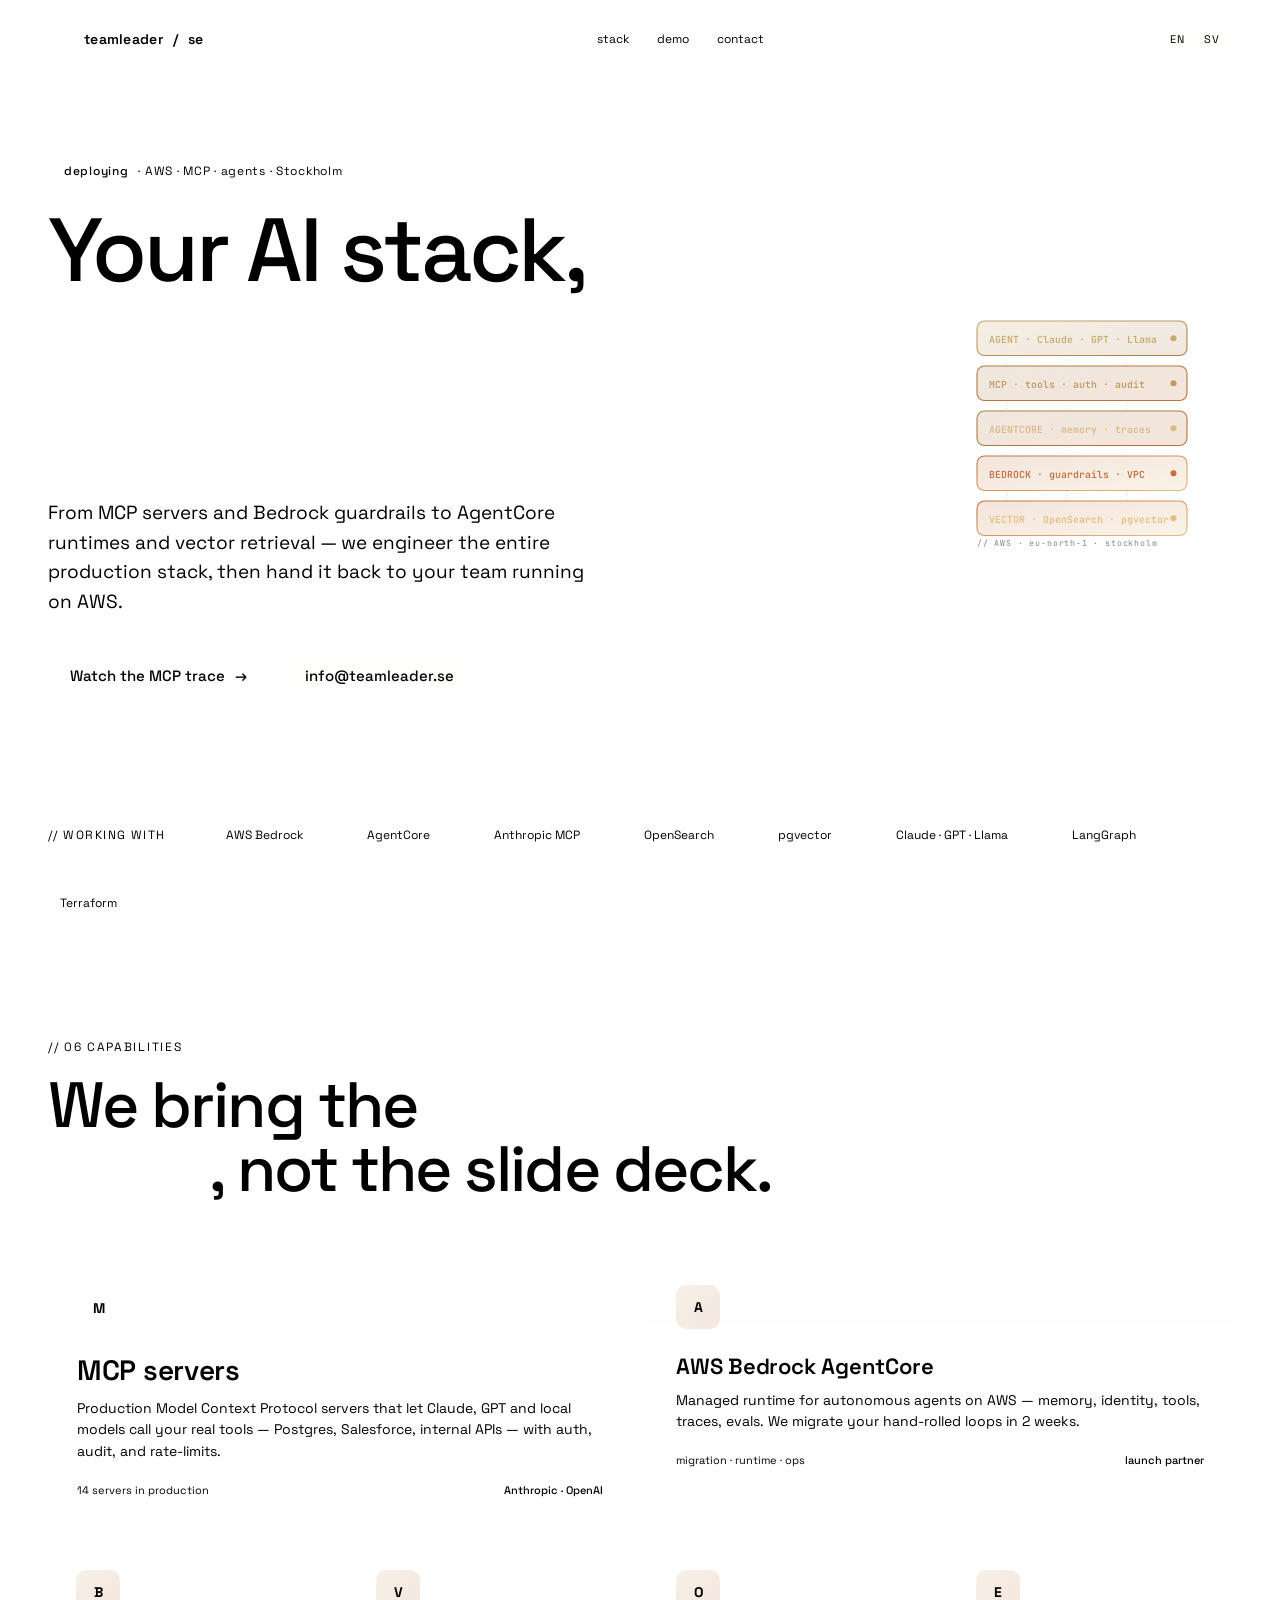
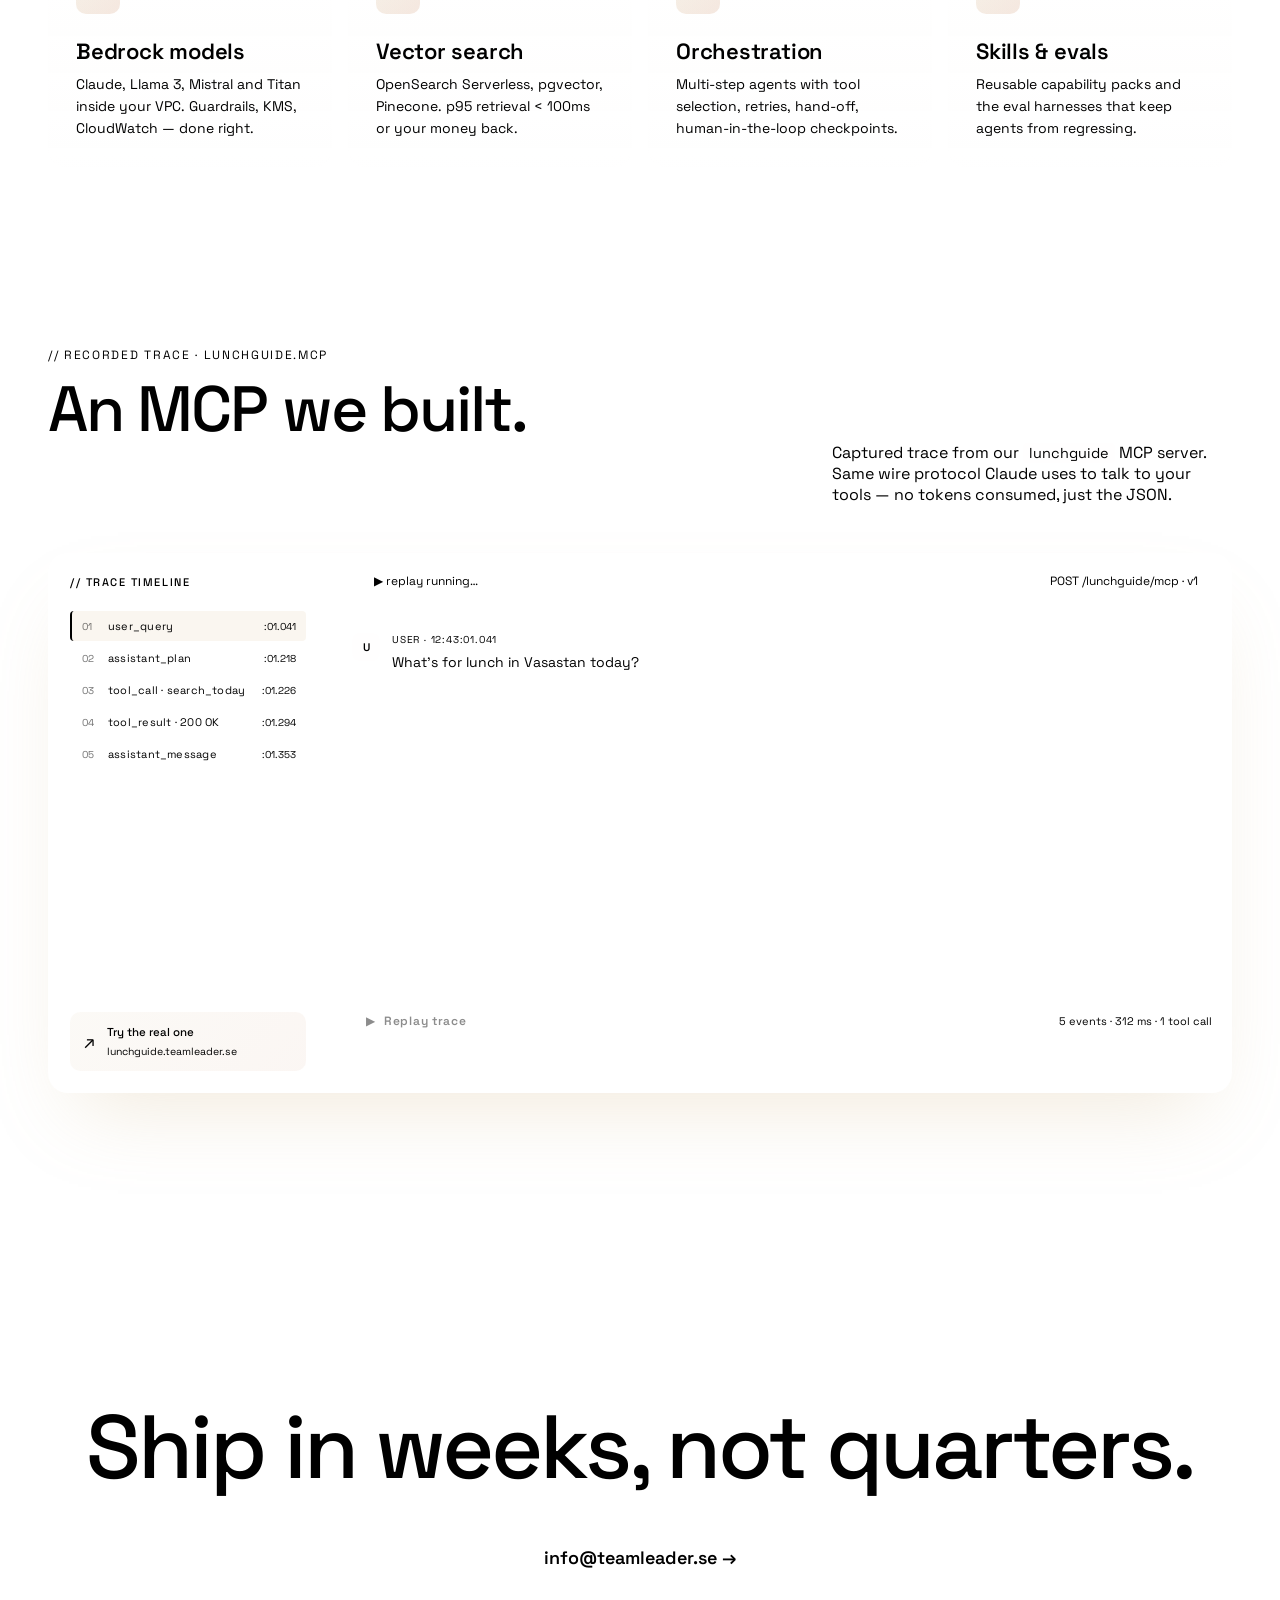
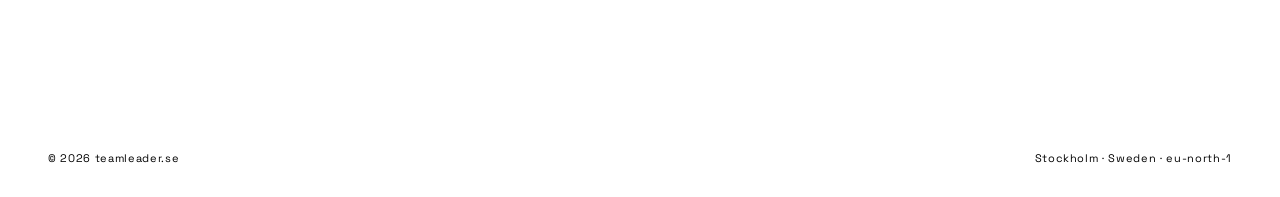
==== commit e1f9f4b6: "refactor: semantiska designtokens i delad tokens.css Färgvärdena var redan identiska med lunchguiden" ====
--- a/docs/index.html
+++ b/docs/index.html
@@ -7,26 +7,19 @@
 <link rel="preconnect" href="https://fonts.googleapis.com">
 <link rel="preconnect" href="https://fonts.gstatic.com" crossorigin>
 <link href="https://fonts.googleapis.com/css2?family=Space+Grotesk:wght@400;500;600;700&family=JetBrains+Mono:wght@400;500;600&display=swap" rel="stylesheet">
+<link rel="stylesheet" href="/tokens.css">
 <style>
+  /* Sidlokala värden. Delade färger bor i /tokens.css — deklarera dem
+     inte om här, då börjar de glida isär igen. */
   :root {
-    /* Warm palette, shared with the lunch guide (site/lunchguide.html).
-       --teal / --indigo / --magenta keep their names so the 45+ references
-       below stay valid; the hues are now gold → bronze → copper. */
-    --bg: #0f0e0d;
-    --bg-2: #1a1917;
-    --ink: #f0ece6;
-    --ink-dim: #8a8480;
-    --line: rgba(240,236,230,0.08);
-    --teal: #c9a96e;      /* gold — primary accent */
-    --indigo: #a87f4a;    /* bronze — secondary */
-    --magenta: #c2703f;   /* copper — tertiary */
-    --gold: #e3bd82;      /* light gold — highlight */
+    --font-display: 'Space Grotesk', system-ui, sans-serif;
+    --font-ui:      'Space Grotesk', system-ui, sans-serif;
   }
   * { box-sizing: border-box; }
   html, body { margin: 0; padding: 0; background: var(--bg); }
   body {
-    font-family: 'Space Grotesk', system-ui, sans-serif;
-    color: var(--ink);
+    font-family: var(--font-ui);
+    color: var(--text-primary);
     -webkit-font-smoothing: antialiased;
     overflow-x: hidden;
     background:
@@ -36,7 +29,7 @@
       var(--bg);
     min-height: 100vh;
   }
-  .mono { font-family: 'JetBrains Mono', monospace; }
+  .mono { font-family: var(--font-mono); }
 
   /* ----------- Grid bg ----------- */
   body::before {
@@ -57,28 +50,28 @@
   nav.top {
     position: relative; z-index: 10;
     display: flex; align-items: center; justify-content: space-between;
-    padding: 24px 48px; border-bottom: 1px solid var(--line);
-  }
-  .brand { display: flex; align-items: center; gap: 10px; font-family: 'JetBrains Mono', monospace; font-size: 14px; letter-spacing: 0.02em; font-weight: 600; }
+    padding: 24px 48px; border-bottom: 1px solid var(--border-soft);
+  }
+  .brand { display: flex; align-items: center; gap: 10px; font-family: var(--font-mono); font-size: 14px; letter-spacing: 0.02em; font-weight: 600; }
   .brand-mark {
     width: 26px; height: 26px; position: relative;
-    background: conic-gradient(from 0deg, var(--teal), var(--indigo), var(--magenta), var(--teal));
+    background: conic-gradient(from 0deg, var(--accent), var(--accent-bronze), var(--accent-copper), var(--accent));
     border-radius: 6px;
   }
   .brand-mark::after { content: ""; position: absolute; inset: 4px; background: var(--bg); border-radius: 3px; }
-  .brand-mark::before { content: ""; position: absolute; inset: 9px; background: var(--ink); border-radius: 2px; z-index: 1; }
+  .brand-mark::before { content: ""; position: absolute; inset: 9px; background: var(--text-primary); border-radius: 2px; z-index: 1; }
   .brand b { font-weight: 600; }
-  .brand .sep { color: var(--ink-dim); }
-  .brand i { font-style: normal; color: var(--ink-dim); }
-
-  .nav-links { display: flex; gap: 28px; font-family: 'JetBrains Mono', monospace; font-size: 12px; }
-  .nav-links a { color: var(--ink-dim); text-decoration: none; }
-  .nav-links a:hover { color: var(--ink); }
+  .brand .sep { color: var(--text-muted); }
+  .brand i { font-style: normal; color: var(--text-muted); }
+
+  .nav-links { display: flex; gap: 28px; font-family: var(--font-mono); font-size: 12px; }
+  .nav-links a { color: var(--text-muted); text-decoration: none; }
+  .nav-links a:hover { color: var(--text-primary); }
 
   .nav-right { display: flex; align-items: center; gap: 16px; }
-  .lang { display: flex; background: rgba(240,236,230,0.04); border-radius: 6px; padding: 3px; font-family: 'JetBrains Mono', monospace; font-size: 11px; }
-  .lang button { border: 0; background: transparent; padding: 5px 10px; border-radius: 4px; color: var(--ink-dim); cursor: pointer; font-family: inherit; font-size: inherit; letter-spacing: 0.04em; }
-  .lang button.on { background: var(--ink); color: var(--bg); }
+  .lang { display: flex; background: rgba(240,236,230,0.04); border-radius: 6px; padding: 3px; font-family: var(--font-mono); font-size: 11px; }
+  .lang button { border: 0; background: transparent; padding: 5px 10px; border-radius: 4px; color: var(--text-muted); cursor: pointer; font-family: inherit; font-size: inherit; letter-spacing: 0.04em; }
+  .lang button.on { background: var(--text-primary); color: var(--bg); }
 
   /* ----------- Hero ----------- */
   .hero {
@@ -86,30 +79,30 @@
     padding: 80px 48px 100px;
     display: grid; grid-template-columns: 1.1fr 1fr; gap: 64px; align-items: center;
   }
-  .eyebrow { display: inline-flex; align-items: center; gap: 10px; font-family: 'JetBrains Mono', monospace; font-size: 12px; color: var(--ink-dim); margin-bottom: 28px; letter-spacing: 0.06em; }
-  .eyebrow .dot { width: 6px; height: 6px; border-radius: 50%; background: var(--teal); box-shadow: 0 0 12px var(--teal); }
-  .eyebrow b { color: var(--teal); font-weight: 500; }
+  .eyebrow { display: inline-flex; align-items: center; gap: 10px; font-family: var(--font-mono); font-size: 12px; color: var(--text-muted); margin-bottom: 28px; letter-spacing: 0.06em; }
+  .eyebrow .dot { width: 6px; height: 6px; border-radius: 50%; background: var(--accent); box-shadow: 0 0 12px var(--accent); }
+  .eyebrow b { color: var(--accent); font-weight: 500; }
 
   h1.headline {
-    font-family: 'Space Grotesk', sans-serif; font-weight: 500;
+    font-family: var(--font-display); font-weight: 500;
     font-size: clamp(56px, 7vw, 96px); line-height: 0.98; letter-spacing: -0.035em;
     margin: 0 0 28px;
   }
   h1.headline .grad {
-    background: linear-gradient(95deg, var(--teal) 0%, var(--indigo) 45%, var(--magenta) 95%);
+    background: linear-gradient(95deg, var(--accent) 0%, var(--accent-bronze) 45%, var(--accent-copper) 95%);
     -webkit-background-clip: text; background-clip: text; color: transparent;
   }
-  .sub { font-size: 19px; line-height: 1.55; color: var(--ink-dim); max-width: 46ch; margin: 0 0 36px; }
+  .sub { font-size: 19px; line-height: 1.55; color: var(--text-muted); max-width: 46ch; margin: 0 0 36px; }
 
   .cta-row { display: flex; gap: 14px; align-items: center; }
   .btn {
     display: inline-flex; align-items: center; gap: 10px;
-    padding: 14px 22px; border-radius: 10px; font-family: 'Space Grotesk', sans-serif; font-weight: 500; font-size: 15px;
+    padding: 14px 22px; border-radius: 10px; font-family: var(--font-display); font-weight: 500; font-size: 15px;
     text-decoration: none; cursor: pointer; border: 0; transition: all .2s ease;
   }
-  .btn-primary { background: var(--ink); color: var(--bg); }
+  .btn-primary { background: var(--text-primary); color: var(--bg); }
   .btn-primary:hover { transform: translateY(-1px); box-shadow: 0 12px 32px -8px rgba(201,169,110,0.4); }
-  .btn-ghost { background: rgba(240,236,230,0.04); color: var(--ink); border: 1px solid var(--line); }
+  .btn-ghost { background: rgba(240,236,230,0.04); color: var(--text-primary); border: 1px solid var(--border-soft); }
   .btn-ghost:hover { background: rgba(240,236,230,0.08); }
 
   .stack-vis {
@@ -119,25 +112,25 @@
 
   /* ----------- Logos rail ----------- */
   .rail {
-    border-top: 1px solid var(--line); border-bottom: 1px solid var(--line);
+    border-top: 1px solid var(--border-soft); border-bottom: 1px solid var(--border-soft);
     padding: 22px 48px; display: flex; align-items: center; gap: 40px; flex-wrap: wrap;
     position: relative; z-index: 2;
-    font-family: 'JetBrains Mono', monospace; font-size: 12px; color: var(--ink-dim);
-  }
-  .rail .label { color: var(--ink-dim); letter-spacing: 0.12em; text-transform: uppercase; margin-right: 8px; }
-  .rail .pill { padding: 6px 12px; border-radius: 999px; border: 1px solid var(--line); color: var(--ink); background: rgba(240,236,230,0.02); }
+    font-family: var(--font-mono); font-size: 12px; color: var(--text-muted);
+  }
+  .rail .label { color: var(--text-muted); letter-spacing: 0.12em; text-transform: uppercase; margin-right: 8px; }
+  .rail .pill { padding: 6px 12px; border-radius: 999px; border: 1px solid var(--border-soft); color: var(--text-primary); background: rgba(240,236,230,0.02); }
 
   /* ----------- Tech grid ----------- */
   .tech { padding: 100px 48px 80px; position: relative; z-index: 2; }
   .section-head { margin-bottom: 56px; }
-  .section-head .label { font-family: 'JetBrains Mono', monospace; font-size: 12px; color: var(--teal); letter-spacing: 0.14em; text-transform: uppercase; margin-bottom: 18px; }
-  .section-head h2 { font-family: 'Space Grotesk', sans-serif; font-weight: 500; font-size: 64px; line-height: 1; letter-spacing: -0.03em; margin: 0; max-width: 18ch; }
-  .section-head h2 .grad { background: linear-gradient(95deg, var(--teal), var(--indigo), var(--magenta)); -webkit-background-clip: text; background-clip: text; color: transparent; }
+  .section-head .label { font-family: var(--font-mono); font-size: 12px; color: var(--accent); letter-spacing: 0.14em; text-transform: uppercase; margin-bottom: 18px; }
+  .section-head h2 { font-family: var(--font-display); font-weight: 500; font-size: 64px; line-height: 1; letter-spacing: -0.03em; margin: 0; max-width: 18ch; }
+  .section-head h2 .grad { background: linear-gradient(95deg, var(--accent), var(--accent-bronze), var(--accent-copper)); -webkit-background-clip: text; background-clip: text; color: transparent; }
 
   .tech-grid { display: grid; grid-template-columns: repeat(12, 1fr); gap: 16px; }
   .card {
     background: linear-gradient(180deg, rgba(240,236,230,0.04), rgba(240,236,230,0.015));
-    border: 1px solid var(--line); border-radius: 18px; padding: 28px;
+    border: 1px solid var(--border-soft); border-radius: 18px; padding: 28px;
     position: relative; overflow: hidden;
     transition: border-color .2s ease, transform .2s ease;
   }
@@ -145,14 +138,14 @@
   .card .icon {
     width: 44px; height: 44px; border-radius: 10px; display: grid; place-items: center;
     background: linear-gradient(135deg, rgba(201,169,110,0.16), rgba(194,112,63,0.16));
-    border: 1px solid var(--line);
-    font-family: 'JetBrains Mono', monospace; font-weight: 700; font-size: 14px;
+    border: 1px solid var(--border-soft);
+    font-family: var(--font-mono); font-weight: 700; font-size: 14px;
     margin-bottom: 24px;
   }
-  .card h3 { font-family: 'Space Grotesk', sans-serif; font-weight: 600; font-size: 22px; line-height: 1.2; letter-spacing: -0.01em; margin: 0 0 10px; }
-  .card p { margin: 0; color: var(--ink-dim); font-size: 14px; line-height: 1.55; }
-  .card .meta { margin-top: 20px; font-family: 'JetBrains Mono', monospace; font-size: 11px; color: var(--ink-dim); display: flex; justify-content: space-between; }
-  .card .meta b { color: var(--teal); font-weight: 500; }
+  .card h3 { font-family: var(--font-display); font-weight: 600; font-size: 22px; line-height: 1.2; letter-spacing: -0.01em; margin: 0 0 10px; }
+  .card p { margin: 0; color: var(--text-muted); font-size: 14px; line-height: 1.55; }
+  .card .meta { margin-top: 20px; font-family: var(--font-mono); font-size: 11px; color: var(--text-muted); display: flex; justify-content: space-between; }
+  .card .meta b { color: var(--accent); font-weight: 500; }
 
   .card.span-6 { grid-column: span 6; }
   .card.span-4 { grid-column: span 4; }
@@ -162,132 +155,132 @@
     background:
       radial-gradient(circle at 80% 20%, rgba(194,112,63,0.25), transparent 50%),
       radial-gradient(circle at 20% 80%, rgba(201,169,110,0.25), transparent 50%),
-      var(--bg-2);
+      var(--surface);
     border: 1px solid rgba(240,236,230,0.16);
   }
-  .card.hero-card .icon { background: linear-gradient(135deg, var(--teal), var(--indigo)); border: 0; color: var(--bg); }
+  .card.hero-card .icon { background: linear-gradient(135deg, var(--accent), var(--accent-bronze)); border: 0; color: var(--bg); }
   .card.hero-card h3 { font-size: 28px; }
 
   /* ----------- Demo ----------- */
   .demo { padding: 100px 48px; position: relative; z-index: 2; }
   .demo-head { display: flex; justify-content: space-between; align-items: flex-end; gap: 40px; margin-bottom: 48px; }
-  .demo-head h2 { font-family: 'Space Grotesk', sans-serif; font-weight: 500; font-size: 64px; line-height: 1; letter-spacing: -0.03em; margin: 0; max-width: 18ch; }
-  .demo-head h2 .grad { background: linear-gradient(95deg, var(--teal), var(--magenta)); -webkit-background-clip: text; background-clip: text; color: transparent; }
-  .demo-head p { font-size: 16px; color: var(--ink-dim); max-width: 40ch; margin: 0; }
+  .demo-head h2 { font-family: var(--font-display); font-weight: 500; font-size: 64px; line-height: 1; letter-spacing: -0.03em; margin: 0; max-width: 18ch; }
+  .demo-head h2 .grad { background: linear-gradient(95deg, var(--accent), var(--accent-copper)); -webkit-background-clip: text; background-clip: text; color: transparent; }
+  .demo-head p { font-size: 16px; color: var(--text-muted); max-width: 40ch; margin: 0; }
 
   .chat-panel {
-    background: var(--bg-2); border: 1px solid var(--line); border-radius: 20px; overflow: hidden;
+    background: var(--surface); border: 1px solid var(--border-soft); border-radius: 20px; overflow: hidden;
     display: grid; grid-template-columns: 280px 1fr; min-height: 540px;
     box-shadow: 0 40px 80px -30px rgba(201,169,110,0.25);
   }
-  .chat-side { background: rgba(240,236,230,0.02); border-right: 1px solid var(--line); padding: 22px; display: flex; flex-direction: column; gap: 18px; }
-  .chat-side h4 { font-family: 'JetBrains Mono', monospace; font-size: 11px; letter-spacing: 0.14em; text-transform: uppercase; color: var(--ink-dim); margin: 0 0 4px; font-weight: 500; }
+  .chat-side { background: rgba(240,236,230,0.02); border-right: 1px solid var(--border-soft); padding: 22px; display: flex; flex-direction: column; gap: 18px; }
+  .chat-side h4 { font-family: var(--font-mono); font-size: 11px; letter-spacing: 0.14em; text-transform: uppercase; color: var(--text-muted); margin: 0 0 4px; font-weight: 500; }
   .trace-list { display: flex; flex-direction: column; gap: 2px; }
   .trace-step {
     display: grid; grid-template-columns: 18px 1fr auto; gap: 8px; padding: 8px 10px;
     border-left: 2px solid transparent; border-radius: 4px;
-    font-family: 'JetBrains Mono', monospace; font-size: 11px; color: var(--ink-dim);
+    font-family: var(--font-mono); font-size: 11px; color: var(--text-muted);
     cursor: pointer; transition: color .2s ease, background .2s ease, border-color .2s ease;
     align-items: center;
   }
-  .trace-step:hover { background: rgba(240,236,230,0.03); color: var(--ink); }
+  .trace-step:hover { background: rgba(240,236,230,0.03); color: var(--text-primary); }
   .trace-step .ts-idx { font-size: 10px; opacity: 0.55; }
   .trace-step .ts-name { letter-spacing: 0.02em; overflow: hidden; text-overflow: ellipsis; white-space: nowrap; }
-  .trace-step .ts-time { color: var(--ink-dim); font-size: 10px; }
-  .trace-step.done { color: var(--ink); }
-  .trace-step.done .ts-time { color: var(--teal); }
+  .trace-step .ts-time { color: var(--text-muted); font-size: 10px; }
+  .trace-step.done { color: var(--text-primary); }
+  .trace-step.done .ts-time { color: var(--accent); }
   .trace-step.active {
-    border-left-color: var(--teal); color: var(--teal);
+    border-left-color: var(--accent); color: var(--accent);
     background: rgba(201,169,110,0.10);
   }
-  .trace-step.active .ts-time { color: var(--teal); }
-
-  .trace-footer { margin-top: auto; padding-top: 16px; border-top: 1px solid var(--line); }
+  .trace-step.active .ts-time { color: var(--accent); }
+
+  .trace-footer { margin-top: auto; padding-top: 16px; border-top: 1px solid var(--border-soft); }
   .real-link {
-    display: flex; gap: 12px; align-items: center; text-decoration: none; color: var(--ink);
-    font-family: 'JetBrains Mono', monospace; font-size: 11.5px; line-height: 1.4;
-    padding: 12px 14px; border-radius: 10px; border: 1px solid var(--line);
+    display: flex; gap: 12px; align-items: center; text-decoration: none; color: var(--text-primary);
+    font-family: var(--font-mono); font-size: 11.5px; line-height: 1.4;
+    padding: 12px 14px; border-radius: 10px; border: 1px solid var(--border-soft);
     background: linear-gradient(135deg, rgba(201,169,110,0.06), rgba(194,112,63,0.06));
     transition: border-color .2s ease, transform .2s ease;
   }
-  .real-link:hover { border-color: var(--teal); transform: translateY(-1px); }
-  .real-link .arrow { color: var(--magenta); font-size: 18px; flex-shrink: 0; }
-  .real-link b { color: var(--ink); font-weight: 500; display: block; margin-bottom: 2px; }
-  .real-link .url { color: var(--ink-dim); font-size: 10.5px; }
+  .real-link:hover { border-color: var(--accent); transform: translateY(-1px); }
+  .real-link .arrow { color: var(--accent-copper); font-size: 18px; flex-shrink: 0; }
+  .real-link b { color: var(--text-primary); font-weight: 500; display: block; margin-bottom: 2px; }
+  .real-link .url { color: var(--text-muted); font-size: 10.5px; }
 
   .chat-main { display: flex; flex-direction: column; }
-  .chat-bar { display: flex; align-items: center; justify-content: space-between; padding: 16px 24px; border-bottom: 1px solid var(--line); font-family: 'JetBrains Mono', monospace; font-size: 12px; color: var(--ink-dim); }
+  .chat-bar { display: flex; align-items: center; justify-content: space-between; padding: 16px 24px; border-bottom: 1px solid var(--border-soft); font-family: var(--font-mono); font-size: 12px; color: var(--text-muted); }
   .chat-bar .session { display: flex; gap: 14px; align-items: center; }
-  .chat-bar .session .dot { width: 8px; height: 8px; border-radius: 50%; background: var(--teal); box-shadow: 0 0 8px var(--teal); }
-  .chat-bar .model { padding: 4px 10px; border: 1px solid var(--line); border-radius: 999px; color: var(--ink); }
+  .chat-bar .session .dot { width: 8px; height: 8px; border-radius: 50%; background: var(--accent); box-shadow: 0 0 8px var(--accent); }
+  .chat-bar .model { padding: 4px 10px; border: 1px solid var(--border-soft); border-radius: 999px; color: var(--text-primary); }
 
   .chat-body { flex: 1; overflow-y: auto; padding: 24px; max-height: 380px; }
   .msg { margin-bottom: 18px; display: flex; gap: 12px; align-items: flex-start; }
-  .msg .avatar { width: 28px; height: 28px; border-radius: 8px; flex-shrink: 0; font-family: 'JetBrains Mono', monospace; font-size: 11px; display: grid; place-items: center; font-weight: 600; }
-  .msg.user .avatar { background: rgba(240,236,230,0.06); color: var(--ink); }
-  .msg.bot .avatar { background: linear-gradient(135deg, var(--teal), var(--magenta)); color: var(--bg); }
+  .msg .avatar { width: 28px; height: 28px; border-radius: 8px; flex-shrink: 0; font-family: var(--font-mono); font-size: 11px; display: grid; place-items: center; font-weight: 600; }
+  .msg.user .avatar { background: rgba(240,236,230,0.06); color: var(--text-primary); }
+  .msg.bot .avatar { background: linear-gradient(135deg, var(--accent), var(--accent-copper)); color: var(--bg); }
   .msg .content { flex: 1; }
-  .msg .content .meta { font-family: 'JetBrains Mono', monospace; font-size: 10px; color: var(--ink-dim); letter-spacing: 0.08em; text-transform: uppercase; margin-bottom: 6px; }
-  .msg .content .body { font-size: 14px; line-height: 1.55; color: var(--ink); white-space: pre-wrap; }
-  .msg .content .body em { color: var(--teal); font-style: normal; font-weight: 500; }
+  .msg .content .meta { font-family: var(--font-mono); font-size: 10px; color: var(--text-muted); letter-spacing: 0.08em; text-transform: uppercase; margin-bottom: 6px; }
+  .msg .content .body { font-size: 14px; line-height: 1.55; color: var(--text-primary); white-space: pre-wrap; }
+  .msg .content .body em { color: var(--accent); font-style: normal; font-weight: 500; }
   .msg .toolcall {
-    margin-top: 10px; padding: 10px 14px; border: 1px dashed var(--line); border-radius: 8px;
-    font-family: 'JetBrains Mono', monospace; font-size: 11px; color: var(--ink-dim);
-  }
-  .msg .toolcall b { color: var(--magenta); font-weight: 500; }
+    margin-top: 10px; padding: 10px 14px; border: 1px dashed var(--border-soft); border-radius: 8px;
+    font-family: var(--font-mono); font-size: 11px; color: var(--text-muted);
+  }
+  .msg .toolcall b { color: var(--accent-copper); font-weight: 500; }
 
   .replay-bar {
     display: flex; align-items: center; justify-content: space-between; gap: 12px;
-    padding: 14px 20px; border-top: 1px solid var(--line);
+    padding: 14px 20px; border-top: 1px solid var(--border-soft);
     background: rgba(240,236,230,0.015);
   }
   .replay-btn {
-    background: linear-gradient(95deg, var(--teal), var(--magenta)); color: var(--bg); border: 0;
-    padding: 10px 18px; border-radius: 8px; font-family: 'JetBrains Mono', monospace;
+    background: linear-gradient(95deg, var(--accent), var(--accent-copper)); color: var(--bg); border: 0;
+    padding: 10px 18px; border-radius: 8px; font-family: var(--font-mono);
     font-size: 12px; font-weight: 600; cursor: pointer; letter-spacing: 0.06em;
     display: inline-flex; align-items: center; gap: 8px;
     transition: transform .15s ease, opacity .15s ease;
   }
   .replay-btn:hover { transform: translateY(-1px); }
   .replay-btn:disabled { opacity: 0.45; cursor: progress; transform: none; }
-  .trace-meta { color: var(--ink-dim); font-size: 11px; font-family: 'JetBrains Mono', monospace; }
+  .trace-meta { color: var(--text-muted); font-size: 11px; font-family: var(--font-mono); }
 
   .json-box {
     margin-top: 12px; padding: 14px 16px;
-    border: 1px solid var(--line); border-radius: 10px;
+    border: 1px solid var(--border-soft); border-radius: 10px;
     background: rgba(0,0,0,0.32);
-    font-family: 'JetBrains Mono', monospace; font-size: 11.5px; line-height: 1.6;
-    overflow-x: auto; white-space: pre; color: var(--ink);
+    font-family: var(--font-mono); font-size: 11.5px; line-height: 1.6;
+    overflow-x: auto; white-space: pre; color: var(--text-primary);
   }
   .json-box .j-head {
-    color: var(--ink-dim); margin-bottom: 10px; padding-bottom: 8px;
-    border-bottom: 1px dashed var(--line);
+    color: var(--text-muted); margin-bottom: 10px; padding-bottom: 8px;
+    border-bottom: 1px dashed var(--border-soft);
     font-size: 10px; letter-spacing: 0.1em; text-transform: uppercase;
     white-space: normal;
   }
-  .json-box .j-head b { color: var(--magenta); font-weight: 500; }
-  .json-box .j-head .ok { color: var(--teal); }
+  .json-box .j-head b { color: var(--accent-copper); font-weight: 500; }
+  .json-box .j-head .ok { color: var(--accent); }
   .json-box .k { color: #d6b98f; }
   .json-box .s { color: #e3bd82; }
-  .json-box .n { color: var(--teal); }
+  .json-box .n { color: var(--accent); }
   .json-box .b { color: #dcb98a; }
-  .json-box .p { color: var(--ink-dim); }
-
-  .msg.tool .avatar { background: linear-gradient(135deg, var(--magenta), var(--gold)); color: var(--bg); }
-  .msg.system .avatar { background: rgba(240,236,230,0.05); color: var(--ink-dim); }
-  .msg.system .content .meta { color: var(--ink-dim); }
-  code.inline { background: rgba(240,236,230,0.06); padding: 1px 6px; border-radius: 4px; font-family: 'JetBrains Mono', monospace; font-size: 0.9em; color: var(--teal); }
+  .json-box .p { color: var(--text-muted); }
+
+  .msg.tool .avatar { background: linear-gradient(135deg, var(--accent-copper), var(--accent-light)); color: var(--bg); }
+  .msg.system .avatar { background: rgba(240,236,230,0.05); color: var(--text-muted); }
+  .msg.system .content .meta { color: var(--text-muted); }
+  code.inline { background: rgba(240,236,230,0.06); padding: 1px 6px; border-radius: 4px; font-family: var(--font-mono); font-size: 0.9em; color: var(--accent); }
 
   /* ----------- CTA / footer ----------- */
   .footer-cta { padding: 120px 48px 60px; position: relative; z-index: 2; text-align: center; }
-  .footer-cta h2 { font-family: 'Space Grotesk', sans-serif; font-weight: 500; font-size: clamp(56px, 7vw, 96px); line-height: 1; letter-spacing: -0.035em; margin: 0 0 36px; }
-  .footer-cta h2 .grad { background: linear-gradient(95deg, var(--teal), var(--indigo), var(--magenta)); -webkit-background-clip: text; background-clip: text; color: transparent; }
+  .footer-cta h2 { font-family: var(--font-display); font-weight: 500; font-size: clamp(56px, 7vw, 96px); line-height: 1; letter-spacing: -0.035em; margin: 0 0 36px; }
+  .footer-cta h2 .grad { background: linear-gradient(95deg, var(--accent), var(--accent-bronze), var(--accent-copper)); -webkit-background-clip: text; background-clip: text; color: transparent; }
   .footer-cta .mail {
     display: inline-flex; align-items: center; gap: 14px; padding: 18px 32px; border-radius: 999px;
-    background: var(--ink); color: var(--bg); text-decoration: none; font-family: 'Space Grotesk', sans-serif; font-weight: 600; font-size: 18px;
-  }
-  .footer-cta .mail:hover { background: linear-gradient(95deg, var(--teal), var(--magenta)); }
-  .footer-meta { display: flex; justify-content: space-between; padding: 24px 48px 32px; font-family: 'JetBrains Mono', monospace; font-size: 11px; color: var(--ink-dim); letter-spacing: 0.06em; border-top: 1px solid var(--line); margin-top: 80px; }
+    background: var(--text-primary); color: var(--bg); text-decoration: none; font-family: var(--font-display); font-weight: 600; font-size: 18px;
+  }
+  .footer-cta .mail:hover { background: linear-gradient(95deg, var(--accent), var(--accent-copper)); }
+  .footer-meta { display: flex; justify-content: space-between; padding: 24px 48px 32px; font-family: var(--font-mono); font-size: 11px; color: var(--text-muted); letter-spacing: 0.06em; border-top: 1px solid var(--border-soft); margin-top: 80px; }
 
 </style>
 </head>
@@ -436,7 +429,7 @@
 <section class="demo" id="demo">
   <div class="demo-head">
     <div>
-      <div class="label mono" style="color: var(--magenta); letter-spacing: 0.14em; font-size: 12px; text-transform: uppercase; margin-bottom: 14px;" data-i18n="demoLabel">// recorded trace · lunchguide.mcp</div>
+      <div class="label mono" style="color: var(--accent-copper); letter-spacing: 0.14em; font-size: 12px; text-transform: uppercase; margin-bottom: 14px;" data-i18n="demoLabel">// recorded trace · lunchguide.mcp</div>
       <h2 data-i18n-html="demoTitle">An MCP we built. <span class="grad">Replayed.</span></h2>
     </div>
     <p data-i18n-html="demoSub">Captured trace from our <code class="inline">lunchguide</code> MCP server. Same wire protocol Claude uses to talk to your tools — no tokens consumed, just the JSON.</p>
@@ -697,7 +690,7 @@
 function pushToolResult(payload, time) {
   const t = i18n[lang];
   const m = makeMsg('tool', '◇', `${t.metaToolResult} · ${time}`);
-  m.querySelector('.body').innerHTML = `← <span style="color:var(--teal)">200 OK</span> · ${payload.result.latency_ms}ms · ${payload.result.count} <em>restaurants</em>`;
+  m.querySelector('.body').innerHTML = `← <span style="color:var(--accent)">200 OK</span> · ${payload.result.latency_ms}ms · ${payload.result.count} <em>restaurants</em>`;
   const box = document.createElement('div');
   box.className = 'json-box';
   box.innerHTML = `<div class="j-head">← <span class="ok">200 OK</span> · ${payload.result.latency_ms}ms</div>${prettyJson(payload, 0)}`;
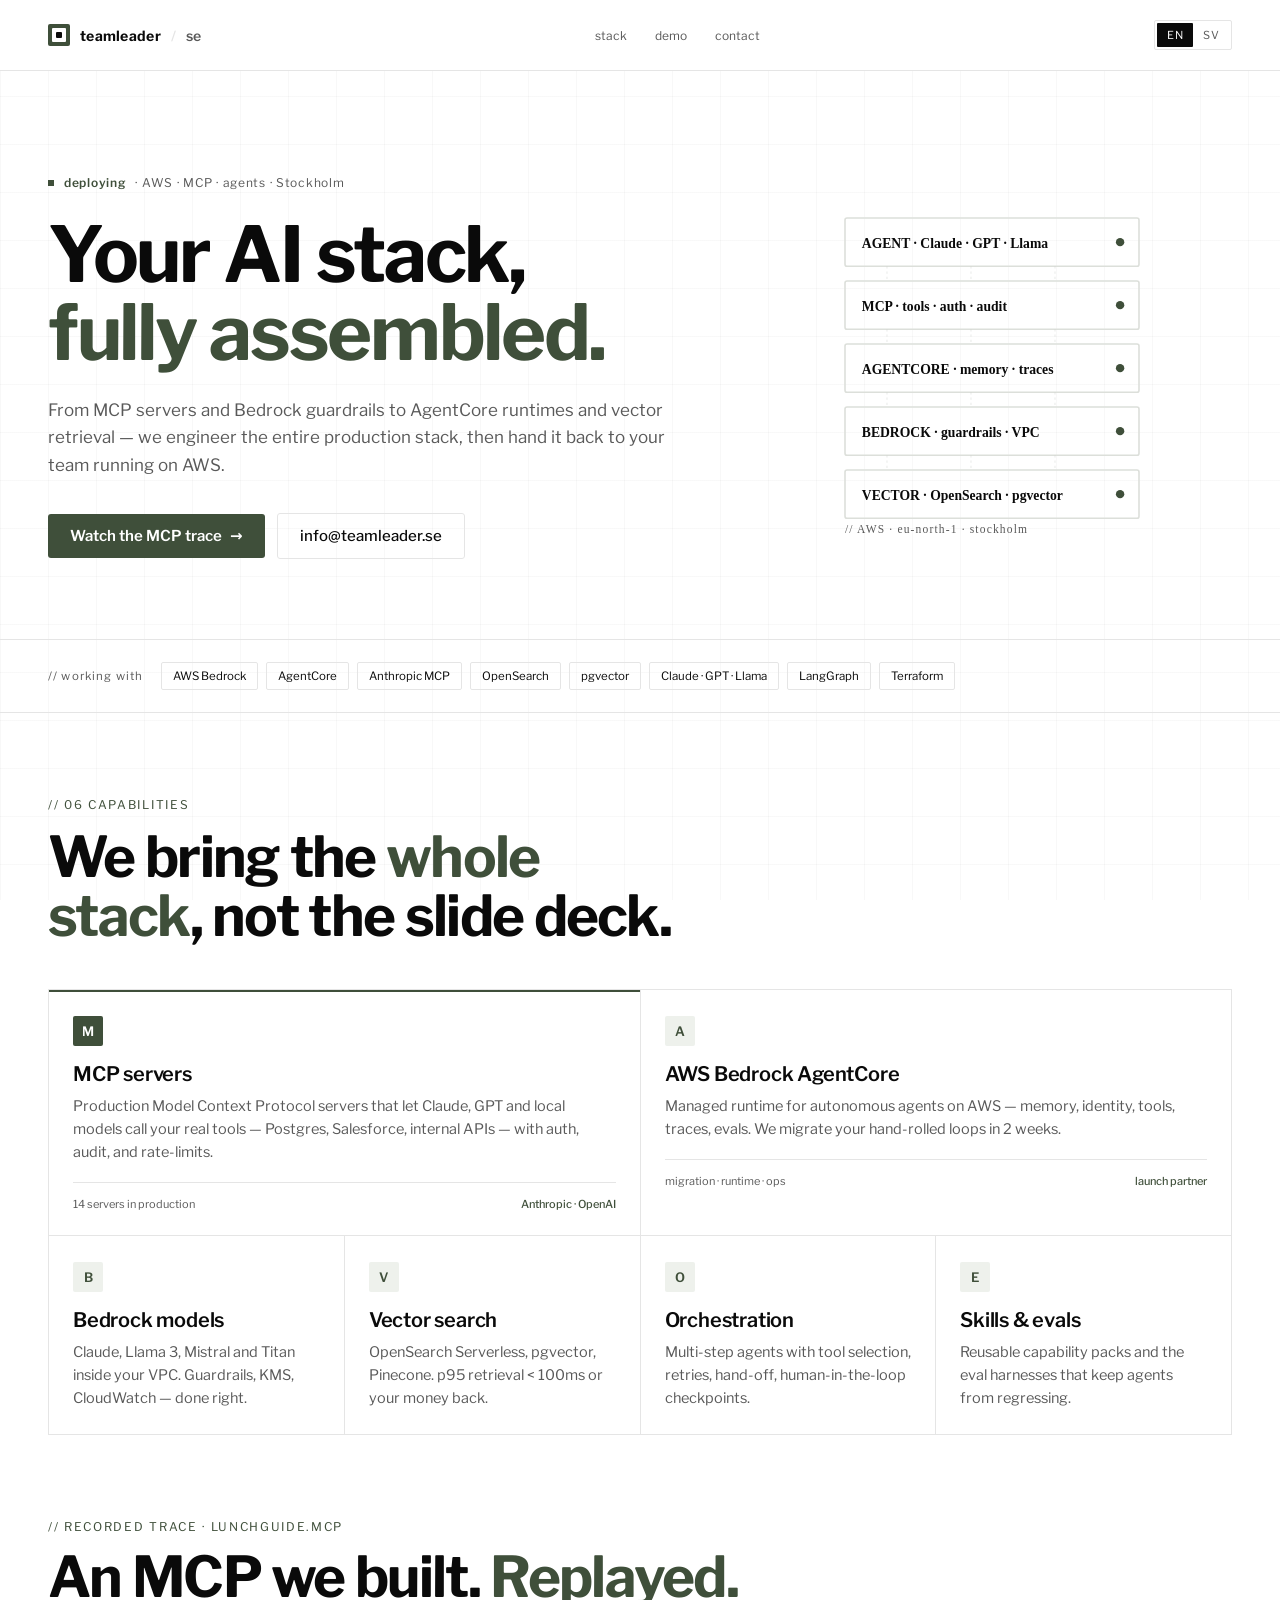
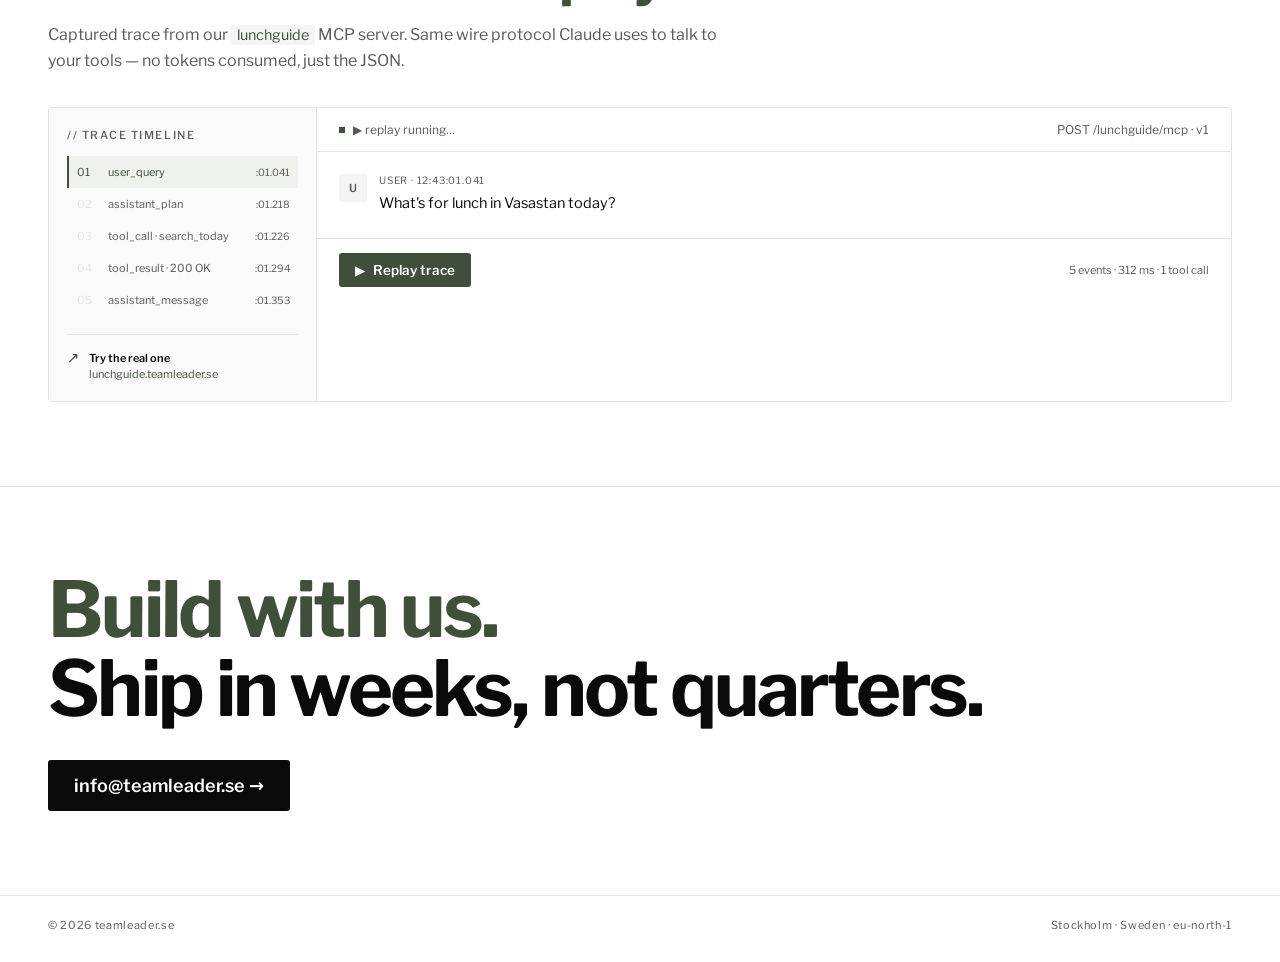
==== commit ad4a19a4: "feat: bygg om landningssidan i riktning C — austert ljust Sidan var byggd mörk-först: 16 translucent" ====
--- a/docs/index.html
+++ b/docs/index.html
@@ -6,282 +6,360 @@
 <meta name="viewport" content="width=device-width, initial-scale=1" />
 <link rel="preconnect" href="https://fonts.googleapis.com">
 <link rel="preconnect" href="https://fonts.gstatic.com" crossorigin>
-<link href="https://fonts.googleapis.com/css2?family=Space+Grotesk:wght@400;500;600;700&family=JetBrains+Mono:wght@400;500;600&display=swap" rel="stylesheet">
+<link href="https://fonts.googleapis.com/css2?family=IBM+Plex+Mono:wght@400;500;600&family=Libre+Franklin:wght@400;500;600;700&display=swap" rel="stylesheet">
 <link rel="stylesheet" href="/tokens.css">
 <style>
-  /* Sidlokala värden. Delade färger bor i /tokens.css — deklarera dem
-     inte om här, då börjar de glida isär igen. */
+  /* ─────────────────────────────────────────────────────────────
+     teamleader.se — riktning C, "austert".
+
+     Strikt uttrycks i linjer och proportion, inte i lådor med
+     skugga och glöd. Sidan var byggd mörk-först med 16 translucenta
+     ljusa överlägg och 12 guldglöd; de är borta. Kvar är vit botten,
+     hårstreck, en solid oliv accent i minsta möjliga dos, och ett
+     svagt rutnät som läser som millimeterpapper snarare än ljussken.
+
+     Paletten är egen. Lunchguiden har sin varma mörka; se kontraktet
+     i /tokens.css, som bara delar --font-mono.
+
+     Kontrast mot #ffffff: text 19,8 · dämpad 7,0 · accent 8,8.
+     ───────────────────────────────────────────────────────────── */
   :root {
-    --font-display: 'Space Grotesk', system-ui, sans-serif;
-    --font-ui:      'Space Grotesk', system-ui, sans-serif;
-  }
+    --bg:            #ffffff;
+    --surface:       #fafafa;
+    --surface-alt:   #f4f4f4;
+    --border:        #e5e5e5;
+    --border-soft:   rgba(10,10,10,0.07);
+    --text-primary:  #0a0a0a;   /* 19,80:1 */
+    --text-muted:    #595959;   /* 7,00:1  */
+    --accent:        #3f4f3a;   /* 8,78:1 — oliv, bär text */
+    --accent-deep:   #2b3728;
+    --accent-soft:   #eef1ec;
+    --radius:        3px;
+    --radius-sm:     2px;
+    --font-display:  "Libre Franklin", system-ui, -apple-system, sans-serif;
+    --font-ui:       "Libre Franklin", system-ui, -apple-system, sans-serif;
+    /* --font-mono kommer från /tokens.css — den delade signalen */
+  }
+
   * { box-sizing: border-box; }
   html, body { margin: 0; padding: 0; background: var(--bg); }
   body {
     font-family: var(--font-ui);
     color: var(--text-primary);
     -webkit-font-smoothing: antialiased;
-    overflow-x: hidden;
-    background:
-      radial-gradient(ellipse 80% 60% at 15% 5%, rgba(201,169,110,0.18), transparent 60%),
-      radial-gradient(ellipse 70% 50% at 85% 20%, rgba(194,112,63,0.20), transparent 60%),
-      radial-gradient(ellipse 60% 50% at 60% 80%, rgba(168,127,74,0.18), transparent 60%),
-      var(--bg);
-    min-height: 100vh;
-  }
+    position: relative;
+  }
+
+  /* Millimeterpapper, inte glöd. Ett enda svagt rutnät. */
+  body::before {
+    content: "";
+    position: fixed; inset: 0; z-index: 0; pointer-events: none;
+    background-image:
+      linear-gradient(rgba(10,10,10,0.028) 1px, transparent 1px),
+      linear-gradient(90deg, rgba(10,10,10,0.028) 1px, transparent 1px);
+    background-size: 48px 48px;
+  }
+  body > * { position: relative; z-index: 1; }
+
   .mono { font-family: var(--font-mono); }
-
-  /* ----------- Grid bg ----------- */
-  body::before {
-    content: ""; position: fixed; inset: 0; pointer-events: none; z-index: 0;
-    background-image:
-      linear-gradient(rgba(240,236,230,0.025) 1px, transparent 1px),
-      linear-gradient(90deg, rgba(240,236,230,0.025) 1px, transparent 1px);
-    background-size: 56px 56px;
-    mask-image: radial-gradient(ellipse at 50% 30%, black 30%, transparent 80%);
-  }
-  body::after {
-    content: ""; position: fixed; inset: 0; pointer-events: none; z-index: 0;
-    background-image: url("data:image/svg+xml;utf8,<svg xmlns='http://www.w3.org/2000/svg' width='120' height='120'><filter id='n'><feTurbulence type='fractalNoise' baseFrequency='0.9' numOctaves='2'/></filter><rect width='100%' height='100%' filter='url(%23n)' opacity='0.4'/></svg>");
-    opacity: 0.04;
-  }
-
-  /* ----------- Nav ----------- */
-  nav.top {
-    position: relative; z-index: 10;
+  a { color: inherit; }
+  :focus-visible { outline: 2px solid var(--accent); outline-offset: 2px; }
+
+  /* ── Toppnav ─────────────────────────────────────────────── */
+  .top {
     display: flex; align-items: center; justify-content: space-between;
-    padding: 24px 48px; border-bottom: 1px solid var(--border-soft);
-  }
-  .brand { display: flex; align-items: center; gap: 10px; font-family: var(--font-mono); font-size: 14px; letter-spacing: 0.02em; font-weight: 600; }
+    padding: 20px 48px; border-bottom: 1px solid var(--border);
+    background: var(--bg);
+  }
+  .brand {
+    display: flex; align-items: center; gap: 10px;
+    font-family: var(--font-mono); font-size: 14px;
+    letter-spacing: 0.02em; font-weight: 600;
+  }
+  .brand .sep { color: var(--border); }
+  .brand i { font-style: normal; color: var(--text-muted); }
+  /* Märket: samma geometri, solid istället för konisk gradient */
   .brand-mark {
-    width: 26px; height: 26px; position: relative;
-    background: conic-gradient(from 0deg, var(--accent), var(--accent-bronze), var(--accent-copper), var(--accent));
-    border-radius: 6px;
-  }
-  .brand-mark::after { content: ""; position: absolute; inset: 4px; background: var(--bg); border-radius: 3px; }
-  .brand-mark::before { content: ""; position: absolute; inset: 9px; background: var(--text-primary); border-radius: 2px; z-index: 1; }
-  .brand b { font-weight: 600; }
-  .brand .sep { color: var(--text-muted); }
-  .brand i { font-style: normal; color: var(--text-muted); }
-
+    width: 22px; height: 22px; position: relative; flex: none;
+    background: var(--accent); border-radius: var(--radius-sm);
+  }
+  .brand-mark::after {
+    content: ""; position: absolute; inset: 4px;
+    background: var(--bg); border-radius: 1px;
+  }
+  .brand-mark::before {
+    content: ""; position: absolute; inset: 8px;
+    background: var(--text-primary); border-radius: 1px; z-index: 1;
+  }
   .nav-links { display: flex; gap: 28px; font-family: var(--font-mono); font-size: 12px; }
   .nav-links a { color: var(--text-muted); text-decoration: none; }
-  .nav-links a:hover { color: var(--text-primary); }
-
-  .nav-right { display: flex; align-items: center; gap: 16px; }
-  .lang { display: flex; background: rgba(240,236,230,0.04); border-radius: 6px; padding: 3px; font-family: var(--font-mono); font-size: 11px; }
-  .lang button { border: 0; background: transparent; padding: 5px 10px; border-radius: 4px; color: var(--text-muted); cursor: pointer; font-family: inherit; font-size: inherit; letter-spacing: 0.04em; }
+  .nav-links a:hover { color: var(--accent); }
+  .nav-right { display: flex; align-items: center; gap: 14px; }
+  .lang {
+    display: flex; border: 1px solid var(--border); border-radius: var(--radius-sm);
+    padding: 2px; font-family: var(--font-mono); font-size: 11px;
+  }
+  .lang button {
+    border: 0; background: transparent; padding: 5px 10px;
+    border-radius: 1px; color: var(--text-muted); cursor: pointer;
+    font-family: inherit; font-size: inherit; letter-spacing: 0.04em;
+  }
   .lang button.on { background: var(--text-primary); color: var(--bg); }
 
-  /* ----------- Hero ----------- */
+  /* ── Hero ────────────────────────────────────────────────── */
   .hero {
-    position: relative; z-index: 2;
-    padding: 80px 48px 100px;
-    display: grid; grid-template-columns: 1.1fr 1fr; gap: 64px; align-items: center;
-  }
-  .eyebrow { display: inline-flex; align-items: center; gap: 10px; font-family: var(--font-mono); font-size: 12px; color: var(--text-muted); margin-bottom: 28px; letter-spacing: 0.06em; }
-  .eyebrow .dot { width: 6px; height: 6px; border-radius: 50%; background: var(--accent); box-shadow: 0 0 12px var(--accent); }
-  .eyebrow b { color: var(--accent); font-weight: 500; }
-
-  h1.headline {
-    font-family: var(--font-display); font-weight: 500;
-    font-size: clamp(56px, 7vw, 96px); line-height: 0.98; letter-spacing: -0.035em;
-    margin: 0 0 28px;
-  }
-  h1.headline .grad {
-    background: linear-gradient(95deg, var(--accent) 0%, var(--accent-bronze) 45%, var(--accent-copper) 95%);
-    -webkit-background-clip: text; background-clip: text; color: transparent;
-  }
-  .sub { font-size: 19px; line-height: 1.55; color: var(--text-muted); max-width: 46ch; margin: 0 0 36px; }
-
-  .cta-row { display: flex; gap: 14px; align-items: center; }
+    display: grid; grid-template-columns: 1.15fr 0.85fr;
+    gap: 56px; align-items: center;
+    padding: 84px 48px 64px; max-width: 1320px; margin: 0 auto;
+  }
+  .eyebrow {
+    display: inline-flex; align-items: center; gap: 10px;
+    font-family: var(--font-mono); font-size: 12px; color: var(--text-muted);
+    margin-bottom: 26px; letter-spacing: 0.06em;
+  }
+  .eyebrow .dot { width: 6px; height: 6px; background: var(--accent); flex: none; }
+  .eyebrow b { color: var(--accent); font-weight: 600; }
+
+  .headline {
+    font-family: var(--font-display); font-weight: 700;
+    font-size: clamp(44px, 6vw, 82px); line-height: 1.02;
+    letter-spacing: -0.03em; margin: 0 0 24px; text-wrap: balance;
+  }
+  /* Gradient-klippt text hörde till den mörka sidan. Här: solid. */
+  .grad { color: var(--accent); }
+
+  .sub {
+    font-size: 17px; line-height: 1.62; color: var(--text-muted);
+    max-width: 54ch; margin: 0 0 34px;
+  }
+  .cta-row { display: flex; flex-wrap: wrap; gap: 12px; align-items: center; }
   .btn {
-    display: inline-flex; align-items: center; gap: 10px;
-    padding: 14px 22px; border-radius: 10px; font-family: var(--font-display); font-weight: 500; font-size: 15px;
-    text-decoration: none; cursor: pointer; border: 0; transition: all .2s ease;
-  }
-  .btn-primary { background: var(--text-primary); color: var(--bg); }
-  .btn-primary:hover { transform: translateY(-1px); box-shadow: 0 12px 32px -8px rgba(201,169,110,0.4); }
-  .btn-ghost { background: rgba(240,236,230,0.04); color: var(--text-primary); border: 1px solid var(--border-soft); }
-  .btn-ghost:hover { background: rgba(240,236,230,0.08); }
-
-  .stack-vis {
-    position: relative; aspect-ratio: 1/1; max-width: 540px; justify-self: end;
-  }
-  .stack-vis svg { width: 100%; height: 100%; }
-
-  /* ----------- Logos rail ----------- */
+    padding: 13px 22px; border-radius: var(--radius);
+    font-family: var(--font-ui); font-weight: 600; font-size: 15px;
+    text-decoration: none; display: inline-flex; align-items: center; gap: 8px;
+  }
+  .btn-primary { background: var(--accent); color: var(--bg); }
+  .btn-primary:hover { background: var(--accent-deep); }
+  .btn-ghost { border: 1px solid var(--border); color: var(--text-primary); font-weight: 500; }
+  .btn-ghost:hover { border-color: var(--accent); color: var(--accent); }
+
+  .stack-vis { display: flex; justify-content: center; }
+  .stack-vis svg { width: 100%; max-width: 420px; height: auto; }
+
+  /* ── Partnerrad ──────────────────────────────────────────── */
   .rail {
-    border-top: 1px solid var(--border-soft); border-bottom: 1px solid var(--border-soft);
-    padding: 22px 48px; display: flex; align-items: center; gap: 40px; flex-wrap: wrap;
-    position: relative; z-index: 2;
+    display: flex; flex-wrap: wrap; align-items: center; gap: 8px;
+    padding: 22px 48px; border-top: 1px solid var(--border);
+    border-bottom: 1px solid var(--border);
+    font-family: var(--font-mono); font-size: 11.5px;
+    max-width: 1320px; margin: 0 auto;
+  }
+  .rail .label { color: var(--text-muted); letter-spacing: 0.1em; margin-right: 10px; }
+  .rail .pill {
+    padding: 6px 11px; border-radius: var(--radius-sm);
+    border: 1px solid var(--border); color: var(--text-primary);
+  }
+
+  /* ── Kapabiliteter ───────────────────────────────────────── */
+  .tech { padding: 84px 48px; max-width: 1320px; margin: 0 auto; }
+  .section-head { margin-bottom: 44px; }
+  .section-head .label {
+    font-family: var(--font-mono); font-size: 12px; color: var(--accent);
+    letter-spacing: 0.14em; text-transform: uppercase; margin-bottom: 16px;
+  }
+  .section-head h2 {
+    font-family: var(--font-display); font-weight: 700;
+    font-size: clamp(32px, 4.4vw, 58px); line-height: 1.04;
+    letter-spacing: -0.03em; margin: 0; max-width: 20ch; text-wrap: balance;
+  }
+
+  /* Hårstreck, ingen fyllning, ingen skugga. Kortet definieras av
+     sin linje — det är skillnaden mot lunchguidens fyllda kort. */
+  .tech-grid { display: grid; grid-template-columns: repeat(12, 1fr); gap: 1px; background: var(--border); border: 1px solid var(--border); }
+  .card { background: var(--bg); padding: 26px 24px 24px; }
+  .span-6 { grid-column: span 6; }
+  .span-3 { grid-column: span 3; }
+  .card .icon {
+    width: 30px; height: 30px; border-radius: var(--radius-sm);
+    display: grid; place-items: center; margin-bottom: 16px;
+    background: var(--accent-soft); color: var(--accent);
+    font-family: var(--font-mono); font-weight: 600; font-size: 13px;
+  }
+  /* En yta lyfts, inte alla: hero-kortet får accentlinjen. */
+  .card.hero-card { box-shadow: inset 0 2px 0 var(--accent); }
+  .card.hero-card .icon { background: var(--accent); color: var(--bg); }
+  .card h3 {
+    font-family: var(--font-display); font-weight: 600; font-size: 20px;
+    line-height: 1.2; letter-spacing: -0.01em; margin: 0 0 9px;
+  }
+  .card p { font-size: 14.5px; line-height: 1.58; color: var(--text-muted); margin: 0; }
+  .card .meta {
+    margin-top: 18px; padding-top: 14px; border-top: 1px solid var(--border);
+    font-family: var(--font-mono); font-size: 11px; color: var(--text-muted);
+    display: flex; justify-content: space-between; gap: 12px;
+  }
+  .card .meta b { color: var(--accent); font-weight: 500; }
+
+  /* ── Demo ────────────────────────────────────────────────── */
+  .demo { padding: 0 48px 84px; max-width: 1320px; margin: 0 auto; }
+  .demo-head { margin-bottom: 34px; }
+  .demo-head h2 {
+    font-family: var(--font-display); font-weight: 700;
+    font-size: clamp(32px, 4.4vw, 58px); line-height: 1.04;
+    letter-spacing: -0.03em; margin: 0 0 16px; max-width: 20ch; text-wrap: balance;
+  }
+  .demo-head p { font-size: 16px; line-height: 1.6; color: var(--text-muted); max-width: 62ch; margin: 0; }
+  code.inline {
+    background: var(--surface-alt); padding: 1px 6px; border-radius: var(--radius-sm);
+    font-family: var(--font-mono); font-size: 0.9em; color: var(--accent);
+  }
+
+  .chat-panel {
+    display: grid; grid-template-columns: 268px 1fr;
+    border: 1px solid var(--border); border-radius: var(--radius);
+    overflow: hidden; background: var(--bg);
+  }
+  .chat-side { border-right: 1px solid var(--border); padding: 20px 18px; background: var(--surface); }
+  .chat-side h4 {
+    font-family: var(--font-mono); font-size: 11px; letter-spacing: 0.14em;
+    text-transform: uppercase; color: var(--text-muted); margin: 0 0 14px; font-weight: 500;
+  }
+  .trace-list { display: flex; flex-direction: column; }
+  .trace-step {
+    display: grid; grid-template-columns: 22px 1fr auto; gap: 9px;
+    align-items: baseline; padding: 9px 8px; cursor: pointer;
+    border-left: 2px solid transparent;
+    font-family: var(--font-mono); font-size: 11px; color: var(--text-muted);
+  }
+  .trace-step:hover { background: var(--bg); }
+  .trace-step .ts-idx { color: var(--border); }
+  .trace-step .ts-name { color: var(--text-muted); overflow: hidden; text-overflow: ellipsis; }
+  .trace-step .ts-time { font-variant-numeric: tabular-nums; font-size: 10px; }
+  .trace-step.done { border-left-color: var(--border); }
+  .trace-step.done .ts-name { color: var(--text-primary); }
+  .trace-step.done .ts-idx { color: var(--text-muted); }
+  .trace-step.active { border-left-color: var(--accent); background: var(--accent-soft); }
+  .trace-step.active .ts-name, .trace-step.active .ts-idx { color: var(--accent); }
+
+  .trace-footer { margin-top: 18px; padding-top: 16px; border-top: 1px solid var(--border); }
+  .real-link {
+    display: flex; align-items: flex-start; gap: 9px; text-decoration: none;
+    font-family: var(--font-mono); font-size: 11px; color: var(--text-muted);
+  }
+  .real-link .arrow { color: var(--accent); font-size: 15px; flex-shrink: 0; line-height: 1; }
+  .real-link b { display: block; color: var(--text-primary); font-weight: 600; margin-bottom: 2px; }
+  .real-link .url { display: block; color: var(--accent); }
+
+  .chat-main { display: flex; flex-direction: column; min-width: 0; }
+  .chat-bar {
+    display: flex; align-items: center; justify-content: space-between;
+    padding: 14px 22px; border-bottom: 1px solid var(--border);
     font-family: var(--font-mono); font-size: 12px; color: var(--text-muted);
   }
-  .rail .label { color: var(--text-muted); letter-spacing: 0.12em; text-transform: uppercase; margin-right: 8px; }
-  .rail .pill { padding: 6px 12px; border-radius: 999px; border: 1px solid var(--border-soft); color: var(--text-primary); background: rgba(240,236,230,0.02); }
-
-  /* ----------- Tech grid ----------- */
-  .tech { padding: 100px 48px 80px; position: relative; z-index: 2; }
-  .section-head { margin-bottom: 56px; }
-  .section-head .label { font-family: var(--font-mono); font-size: 12px; color: var(--accent); letter-spacing: 0.14em; text-transform: uppercase; margin-bottom: 18px; }
-  .section-head h2 { font-family: var(--font-display); font-weight: 500; font-size: 64px; line-height: 1; letter-spacing: -0.03em; margin: 0; max-width: 18ch; }
-  .section-head h2 .grad { background: linear-gradient(95deg, var(--accent), var(--accent-bronze), var(--accent-copper)); -webkit-background-clip: text; background-clip: text; color: transparent; }
-
-  .tech-grid { display: grid; grid-template-columns: repeat(12, 1fr); gap: 16px; }
-  .card {
-    background: linear-gradient(180deg, rgba(240,236,230,0.04), rgba(240,236,230,0.015));
-    border: 1px solid var(--border-soft); border-radius: 18px; padding: 28px;
-    position: relative; overflow: hidden;
-    transition: border-color .2s ease, transform .2s ease;
-  }
-  .card:hover { border-color: rgba(240,236,230,0.18); transform: translateY(-2px); }
-  .card .icon {
-    width: 44px; height: 44px; border-radius: 10px; display: grid; place-items: center;
-    background: linear-gradient(135deg, rgba(201,169,110,0.16), rgba(194,112,63,0.16));
-    border: 1px solid var(--border-soft);
-    font-family: var(--font-mono); font-weight: 700; font-size: 14px;
-    margin-bottom: 24px;
-  }
-  .card h3 { font-family: var(--font-display); font-weight: 600; font-size: 22px; line-height: 1.2; letter-spacing: -0.01em; margin: 0 0 10px; }
-  .card p { margin: 0; color: var(--text-muted); font-size: 14px; line-height: 1.55; }
-  .card .meta { margin-top: 20px; font-family: var(--font-mono); font-size: 11px; color: var(--text-muted); display: flex; justify-content: space-between; }
-  .card .meta b { color: var(--accent); font-weight: 500; }
-
-  .card.span-6 { grid-column: span 6; }
-  .card.span-4 { grid-column: span 4; }
-  .card.span-3 { grid-column: span 3; }
-
-  .card.hero-card {
-    background:
-      radial-gradient(circle at 80% 20%, rgba(194,112,63,0.25), transparent 50%),
-      radial-gradient(circle at 20% 80%, rgba(201,169,110,0.25), transparent 50%),
-      var(--surface);
-    border: 1px solid rgba(240,236,230,0.16);
-  }
-  .card.hero-card .icon { background: linear-gradient(135deg, var(--accent), var(--accent-bronze)); border: 0; color: var(--bg); }
-  .card.hero-card h3 { font-size: 28px; }
-
-  /* ----------- Demo ----------- */
-  .demo { padding: 100px 48px; position: relative; z-index: 2; }
-  .demo-head { display: flex; justify-content: space-between; align-items: flex-end; gap: 40px; margin-bottom: 48px; }
-  .demo-head h2 { font-family: var(--font-display); font-weight: 500; font-size: 64px; line-height: 1; letter-spacing: -0.03em; margin: 0; max-width: 18ch; }
-  .demo-head h2 .grad { background: linear-gradient(95deg, var(--accent), var(--accent-copper)); -webkit-background-clip: text; background-clip: text; color: transparent; }
-  .demo-head p { font-size: 16px; color: var(--text-muted); max-width: 40ch; margin: 0; }
-
-  .chat-panel {
-    background: var(--surface); border: 1px solid var(--border-soft); border-radius: 20px; overflow: hidden;
-    display: grid; grid-template-columns: 280px 1fr; min-height: 540px;
-    box-shadow: 0 40px 80px -30px rgba(201,169,110,0.25);
-  }
-  .chat-side { background: rgba(240,236,230,0.02); border-right: 1px solid var(--border-soft); padding: 22px; display: flex; flex-direction: column; gap: 18px; }
-  .chat-side h4 { font-family: var(--font-mono); font-size: 11px; letter-spacing: 0.14em; text-transform: uppercase; color: var(--text-muted); margin: 0 0 4px; font-weight: 500; }
-  .trace-list { display: flex; flex-direction: column; gap: 2px; }
-  .trace-step {
-    display: grid; grid-template-columns: 18px 1fr auto; gap: 8px; padding: 8px 10px;
-    border-left: 2px solid transparent; border-radius: 4px;
+  .chat-bar .session { display: flex; align-items: center; gap: 8px; }
+  .chat-bar .dot { width: 6px; height: 6px; background: var(--accent); flex: none; }
+
+  .chat-body { padding: 22px; display: flex; flex-direction: column; gap: 18px; max-height: 460px; overflow-y: auto; }
+  .msg { display: flex; gap: 12px; }
+  .msg .avatar {
+    width: 28px; height: 28px; border-radius: var(--radius-sm); flex-shrink: 0;
+    font-family: var(--font-mono); font-size: 11px; font-weight: 600;
+    display: grid; place-items: center;
+    background: var(--surface-alt); color: var(--text-muted);
+  }
+  .msg.bot .avatar { background: var(--accent); color: var(--bg); }
+  .msg.tool .avatar { background: var(--accent-soft); color: var(--accent); }
+  .msg .content { min-width: 0; flex: 1; }
+  .msg .content .meta {
+    font-family: var(--font-mono); font-size: 10px; color: var(--text-muted);
+    letter-spacing: 0.08em; text-transform: uppercase; margin-bottom: 6px;
+  }
+  .msg .content .body { font-size: 14.5px; line-height: 1.6; }
+  .msg .content .body em { font-style: normal; font-weight: 600; color: var(--accent); }
+  .msg .toolcall {
+    font-family: var(--font-mono); font-size: 11.5px; color: var(--text-muted);
+    background: var(--surface); border: 1px solid var(--border);
+    border-radius: var(--radius-sm); padding: 9px 12px;
+  }
+  .msg .toolcall b { color: var(--accent); font-weight: 500; }
+
+  /* JSON — kontrast mot #fafafa verifierad: 8,4 / 8,8 / 6,4 / 6,4 */
+  .json-box {
+    background: var(--surface); border: 1px solid var(--border);
+    border-radius: var(--radius-sm); overflow: hidden;
+  }
+  .json-box .j-head {
+    padding: 8px 12px; border-bottom: 1px solid var(--border);
+    font-family: var(--font-mono); font-size: 10.5px; color: var(--text-muted);
+    letter-spacing: 0.06em;
+  }
+  .json-box .j-head b { color: var(--accent); font-weight: 500; }
+  .json-box pre {
+    margin: 0; padding: 12px; overflow-x: auto;
+    font-family: var(--font-mono); font-size: 11.5px; line-height: 1.6;
+    color: var(--text-primary);
+  }
+  .json-box .k { color: #3f4f3a; }   /* nyckel  8,42 */
+  .json-box .s { color: #3d4a52; }   /* sträng  8,75 */
+  .json-box .n { color: #8f4a22; }   /* tal     6,35 */
+  .json-box .b { color: #7a5528; }   /* bool    6,37 */
+  .json-box .p { color: #6f6f6f; }   /* skiljetecken */
+  .json-box .ok { color: var(--accent); font-weight: 500; }
+
+  .replay-bar {
+    display: flex; align-items: center; justify-content: space-between; gap: 14px;
+    padding: 14px 22px; border-top: 1px solid var(--border);
+  }
+  .replay-btn {
+    display: inline-flex; align-items: center; gap: 8px;
+    padding: 9px 16px; border-radius: var(--radius);
+    background: var(--accent); color: var(--bg); border: 0; cursor: pointer;
+    font-family: var(--font-ui); font-weight: 600; font-size: 13.5px;
+  }
+  .replay-btn:hover { background: var(--accent-deep); }
+  .trace-meta { font-family: var(--font-mono); font-size: 11px; color: var(--text-muted); }
+
+  /* ── Avslutande CTA ──────────────────────────────────────── */
+  .footer-cta {
+    padding: 84px 48px; max-width: 1320px; margin: 0 auto;
+    border-top: 1px solid var(--border);
+  }
+  .footer-cta h2 {
+    font-family: var(--font-display); font-weight: 700;
+    font-size: clamp(38px, 6vw, 88px); line-height: 1.02;
+    letter-spacing: -0.035em; margin: 0 0 32px; text-wrap: balance;
+  }
+  .footer-cta .mail {
+    display: inline-block; padding: 15px 26px; border-radius: var(--radius);
+    background: var(--text-primary); color: var(--bg); text-decoration: none;
+    font-family: var(--font-display); font-weight: 600; font-size: 18px;
+  }
+  .footer-cta .mail:hover { background: var(--accent-deep); }
+  .footer-meta {
+    display: flex; justify-content: space-between; gap: 20px; flex-wrap: wrap;
+    padding: 22px 48px 30px; max-width: 1320px; margin: 0 auto;
     font-family: var(--font-mono); font-size: 11px; color: var(--text-muted);
-    cursor: pointer; transition: color .2s ease, background .2s ease, border-color .2s ease;
-    align-items: center;
-  }
-  .trace-step:hover { background: rgba(240,236,230,0.03); color: var(--text-primary); }
-  .trace-step .ts-idx { font-size: 10px; opacity: 0.55; }
-  .trace-step .ts-name { letter-spacing: 0.02em; overflow: hidden; text-overflow: ellipsis; white-space: nowrap; }
-  .trace-step .ts-time { color: var(--text-muted); font-size: 10px; }
-  .trace-step.done { color: var(--text-primary); }
-  .trace-step.done .ts-time { color: var(--accent); }
-  .trace-step.active {
-    border-left-color: var(--accent); color: var(--accent);
-    background: rgba(201,169,110,0.10);
-  }
-  .trace-step.active .ts-time { color: var(--accent); }
-
-  .trace-footer { margin-top: auto; padding-top: 16px; border-top: 1px solid var(--border-soft); }
-  .real-link {
-    display: flex; gap: 12px; align-items: center; text-decoration: none; color: var(--text-primary);
-    font-family: var(--font-mono); font-size: 11.5px; line-height: 1.4;
-    padding: 12px 14px; border-radius: 10px; border: 1px solid var(--border-soft);
-    background: linear-gradient(135deg, rgba(201,169,110,0.06), rgba(194,112,63,0.06));
-    transition: border-color .2s ease, transform .2s ease;
-  }
-  .real-link:hover { border-color: var(--accent); transform: translateY(-1px); }
-  .real-link .arrow { color: var(--accent-copper); font-size: 18px; flex-shrink: 0; }
-  .real-link b { color: var(--text-primary); font-weight: 500; display: block; margin-bottom: 2px; }
-  .real-link .url { color: var(--text-muted); font-size: 10.5px; }
-
-  .chat-main { display: flex; flex-direction: column; }
-  .chat-bar { display: flex; align-items: center; justify-content: space-between; padding: 16px 24px; border-bottom: 1px solid var(--border-soft); font-family: var(--font-mono); font-size: 12px; color: var(--text-muted); }
-  .chat-bar .session { display: flex; gap: 14px; align-items: center; }
-  .chat-bar .session .dot { width: 8px; height: 8px; border-radius: 50%; background: var(--accent); box-shadow: 0 0 8px var(--accent); }
-  .chat-bar .model { padding: 4px 10px; border: 1px solid var(--border-soft); border-radius: 999px; color: var(--text-primary); }
-
-  .chat-body { flex: 1; overflow-y: auto; padding: 24px; max-height: 380px; }
-  .msg { margin-bottom: 18px; display: flex; gap: 12px; align-items: flex-start; }
-  .msg .avatar { width: 28px; height: 28px; border-radius: 8px; flex-shrink: 0; font-family: var(--font-mono); font-size: 11px; display: grid; place-items: center; font-weight: 600; }
-  .msg.user .avatar { background: rgba(240,236,230,0.06); color: var(--text-primary); }
-  .msg.bot .avatar { background: linear-gradient(135deg, var(--accent), var(--accent-copper)); color: var(--bg); }
-  .msg .content { flex: 1; }
-  .msg .content .meta { font-family: var(--font-mono); font-size: 10px; color: var(--text-muted); letter-spacing: 0.08em; text-transform: uppercase; margin-bottom: 6px; }
-  .msg .content .body { font-size: 14px; line-height: 1.55; color: var(--text-primary); white-space: pre-wrap; }
-  .msg .content .body em { color: var(--accent); font-style: normal; font-weight: 500; }
-  .msg .toolcall {
-    margin-top: 10px; padding: 10px 14px; border: 1px dashed var(--border-soft); border-radius: 8px;
-    font-family: var(--font-mono); font-size: 11px; color: var(--text-muted);
-  }
-  .msg .toolcall b { color: var(--accent-copper); font-weight: 500; }
-
-  .replay-bar {
-    display: flex; align-items: center; justify-content: space-between; gap: 12px;
-    padding: 14px 20px; border-top: 1px solid var(--border-soft);
-    background: rgba(240,236,230,0.015);
-  }
-  .replay-btn {
-    background: linear-gradient(95deg, var(--accent), var(--accent-copper)); color: var(--bg); border: 0;
-    padding: 10px 18px; border-radius: 8px; font-family: var(--font-mono);
-    font-size: 12px; font-weight: 600; cursor: pointer; letter-spacing: 0.06em;
-    display: inline-flex; align-items: center; gap: 8px;
-    transition: transform .15s ease, opacity .15s ease;
-  }
-  .replay-btn:hover { transform: translateY(-1px); }
-  .replay-btn:disabled { opacity: 0.45; cursor: progress; transform: none; }
-  .trace-meta { color: var(--text-muted); font-size: 11px; font-family: var(--font-mono); }
-
-  .json-box {
-    margin-top: 12px; padding: 14px 16px;
-    border: 1px solid var(--border-soft); border-radius: 10px;
-    background: rgba(0,0,0,0.32);
-    font-family: var(--font-mono); font-size: 11.5px; line-height: 1.6;
-    overflow-x: auto; white-space: pre; color: var(--text-primary);
-  }
-  .json-box .j-head {
-    color: var(--text-muted); margin-bottom: 10px; padding-bottom: 8px;
-    border-bottom: 1px dashed var(--border-soft);
-    font-size: 10px; letter-spacing: 0.1em; text-transform: uppercase;
-    white-space: normal;
-  }
-  .json-box .j-head b { color: var(--accent-copper); font-weight: 500; }
-  .json-box .j-head .ok { color: var(--accent); }
-  .json-box .k { color: #d6b98f; }
-  .json-box .s { color: #e3bd82; }
-  .json-box .n { color: var(--accent); }
-  .json-box .b { color: #dcb98a; }
-  .json-box .p { color: var(--text-muted); }
-
-  .msg.tool .avatar { background: linear-gradient(135deg, var(--accent-copper), var(--accent-light)); color: var(--bg); }
-  .msg.system .avatar { background: rgba(240,236,230,0.05); color: var(--text-muted); }
-  .msg.system .content .meta { color: var(--text-muted); }
-  code.inline { background: rgba(240,236,230,0.06); padding: 1px 6px; border-radius: 4px; font-family: var(--font-mono); font-size: 0.9em; color: var(--accent); }
-
-  /* ----------- CTA / footer ----------- */
-  .footer-cta { padding: 120px 48px 60px; position: relative; z-index: 2; text-align: center; }
-  .footer-cta h2 { font-family: var(--font-display); font-weight: 500; font-size: clamp(56px, 7vw, 96px); line-height: 1; letter-spacing: -0.035em; margin: 0 0 36px; }
-  .footer-cta h2 .grad { background: linear-gradient(95deg, var(--accent), var(--accent-bronze), var(--accent-copper)); -webkit-background-clip: text; background-clip: text; color: transparent; }
-  .footer-cta .mail {
-    display: inline-flex; align-items: center; gap: 14px; padding: 18px 32px; border-radius: 999px;
-    background: var(--text-primary); color: var(--bg); text-decoration: none; font-family: var(--font-display); font-weight: 600; font-size: 18px;
-  }
-  .footer-cta .mail:hover { background: linear-gradient(95deg, var(--accent), var(--accent-copper)); }
-  .footer-meta { display: flex; justify-content: space-between; padding: 24px 48px 32px; font-family: var(--font-mono); font-size: 11px; color: var(--text-muted); letter-spacing: 0.06em; border-top: 1px solid var(--border-soft); margin-top: 80px; }
-
+    letter-spacing: 0.06em; border-top: 1px solid var(--border);
+  }
+
+  /* ── Responsivt ──────────────────────────────────────────── */
+  @media (max-width: 1080px) {
+    .hero { grid-template-columns: 1fr; gap: 40px; }
+    .stack-vis { justify-content: flex-start; }
+    .span-6 { grid-column: span 12; }
+    .span-3 { grid-column: span 6; }
+  }
+  @media (max-width: 720px) {
+    .top, .rail, .footer-meta { padding-left: 20px; padding-right: 20px; }
+    .hero, .tech, .demo, .footer-cta { padding-left: 20px; padding-right: 20px; }
+    .hero { padding-top: 48px; }
+    .tech, .footer-cta { padding-top: 56px; padding-bottom: 56px; }
+    .nav-links { display: none; }
+    .span-3 { grid-column: span 12; }
+    .chat-panel { grid-template-columns: 1fr; }
+    .chat-side { border-right: 0; border-bottom: 1px solid var(--border); }
+  }
+  @media (prefers-reduced-motion: reduce) { * { transition: none !important; animation: none !important; } }
 </style>
 </head>
 <body>
@@ -317,55 +395,44 @@
 
   <div class="stack-vis">
     <svg viewBox="0 0 400 400" fill="none" xmlns="http://www.w3.org/2000/svg">
-      <defs>
-        <linearGradient id="g1" x1="0" y1="0" x2="1" y2="1">
-          <stop offset="0" stop-color="#c9a96e"/><stop offset="1" stop-color="#a87f4a"/>
-        </linearGradient>
-        <linearGradient id="g2" x1="0" y1="0" x2="1" y2="1">
-          <stop offset="0" stop-color="#a87f4a"/><stop offset="1" stop-color="#c2703f"/>
-        </linearGradient>
-        <linearGradient id="g3" x1="0" y1="0" x2="1" y2="1">
-          <stop offset="0" stop-color="#c2703f"/><stop offset="1" stop-color="#e3bd82"/>
-        </linearGradient>
-      </defs>
 
       <!-- layers from top to bottom -->
       <g transform="translate(60 60)">
-        <rect x="0" y="0" width="280" height="46" rx="10" fill="url(#g1)" opacity="0.18"/>
-        <rect x="0" y="0" width="280" height="46" rx="10" stroke="url(#g1)" stroke-width="1.5"/>
-        <text x="16" y="29" font-family="JetBrains Mono" font-size="13" fill="#c9a96e" font-weight="600">AGENT  ·  Claude · GPT · Llama</text>
-        <circle cx="262" cy="23" r="4" fill="#c9a96e"/>
-
-        <rect x="0" y="60" width="280" height="46" rx="10" fill="url(#g2)" opacity="0.18"/>
-        <rect x="0" y="60" width="280" height="46" rx="10" stroke="url(#g2)" stroke-width="1.5"/>
-        <text x="16" y="89" font-family="JetBrains Mono" font-size="13" fill="#c39a63" font-weight="600">MCP  ·  tools · auth · audit</text>
-        <circle cx="262" cy="83" r="4" fill="#c39a63"/>
-
-        <rect x="0" y="120" width="280" height="46" rx="10" fill="url(#g2)" opacity="0.18"/>
-        <rect x="0" y="120" width="280" height="46" rx="10" stroke="url(#g2)" stroke-width="1.5"/>
-        <text x="16" y="149" font-family="JetBrains Mono" font-size="13" fill="#dcb98a" font-weight="600">AGENTCORE  ·  memory · traces</text>
-        <circle cx="262" cy="143" r="4" fill="#dcb98a"/>
-
-        <rect x="0" y="180" width="280" height="46" rx="10" fill="url(#g3)" opacity="0.18"/>
-        <rect x="0" y="180" width="280" height="46" rx="10" stroke="url(#g3)" stroke-width="1.5"/>
-        <text x="16" y="209" font-family="JetBrains Mono" font-size="13" fill="#c2703f" font-weight="600">BEDROCK  ·  guardrails · VPC</text>
-        <circle cx="262" cy="203" r="4" fill="#c2703f"/>
-
-        <rect x="0" y="240" width="280" height="46" rx="10" fill="url(#g3)" opacity="0.18"/>
-        <rect x="0" y="240" width="280" height="46" rx="10" stroke="url(#g3)" stroke-width="1.5"/>
-        <text x="16" y="269" font-family="JetBrains Mono" font-size="13" fill="#e3bd82" font-weight="600">VECTOR  ·  OpenSearch · pgvector</text>
-        <circle cx="262" cy="263" r="4" fill="#e3bd82"/>
+        <rect x="0" y="0" width="280" height="46" rx="2" fill="none"/>
+        <rect x="0" y="0" width="280" height="46" rx="2" stroke="#dcdfda" stroke-width="1.5"/>
+        <text x="16" y="29" font-family="JetBrains Mono" font-size="13" fill="#0a0a0a" font-weight="600">AGENT  ·  Claude · GPT · Llama</text>
+        <circle cx="262" cy="23" r="4" fill="#3f4f3a"/>
+
+        <rect x="0" y="60" width="280" height="46" rx="2" fill="none"/>
+        <rect x="0" y="60" width="280" height="46" rx="2" stroke="#dcdfda" stroke-width="1.5"/>
+        <text x="16" y="89" font-family="JetBrains Mono" font-size="13" fill="#0a0a0a" font-weight="600">MCP  ·  tools · auth · audit</text>
+        <circle cx="262" cy="83" r="4" fill="#3f4f3a"/>
+
+        <rect x="0" y="120" width="280" height="46" rx="2" fill="none"/>
+        <rect x="0" y="120" width="280" height="46" rx="2" stroke="#dcdfda" stroke-width="1.5"/>
+        <text x="16" y="149" font-family="JetBrains Mono" font-size="13" fill="#0a0a0a" font-weight="600">AGENTCORE  ·  memory · traces</text>
+        <circle cx="262" cy="143" r="4" fill="#3f4f3a"/>
+
+        <rect x="0" y="180" width="280" height="46" rx="2" fill="none"/>
+        <rect x="0" y="180" width="280" height="46" rx="2" stroke="#dcdfda" stroke-width="1.5"/>
+        <text x="16" y="209" font-family="JetBrains Mono" font-size="13" fill="#0a0a0a" font-weight="600">BEDROCK  ·  guardrails · VPC</text>
+        <circle cx="262" cy="203" r="4" fill="#3f4f3a"/>
+
+        <rect x="0" y="240" width="280" height="46" rx="2" fill="none"/>
+        <rect x="0" y="240" width="280" height="46" rx="2" stroke="#dcdfda" stroke-width="1.5"/>
+        <text x="16" y="269" font-family="JetBrains Mono" font-size="13" fill="#0a0a0a" font-weight="600">VECTOR  ·  OpenSearch · pgvector</text>
+        <circle cx="262" cy="263" r="4" fill="#3f4f3a"/>
 
         <!-- connectors -->
-        <path d="M40 46 L40 60 M120 46 L120 60 M200 46 L200 60" stroke="#c9a96e" stroke-width="1" opacity="0.4" stroke-dasharray="2 3"/>
-        <path d="M40 106 L40 120 M120 106 L120 120 M200 106 L200 120" stroke="#c39a63" stroke-width="1" opacity="0.4" stroke-dasharray="2 3"/>
-        <path d="M40 166 L40 180 M120 166 L120 180 M200 166 L200 180" stroke="#dcb98a" stroke-width="1" opacity="0.4" stroke-dasharray="2 3"/>
-        <path d="M40 226 L40 240 M120 226 L120 240 M200 226 L200 240" stroke="#c2703f" stroke-width="1" opacity="0.4" stroke-dasharray="2 3"/>
+        <path d="M40 46 L40 60 M120 46 L120 60 M200 46 L200 60" stroke="#c9ccc7" stroke-width="1" opacity="0.4" stroke-dasharray="2 3"/>
+        <path d="M40 106 L40 120 M120 106 L120 120 M200 106 L200 120" stroke="#c9ccc7" stroke-width="1" opacity="0.4" stroke-dasharray="2 3"/>
+        <path d="M40 166 L40 180 M120 166 L120 180 M200 166 L200 180" stroke="#c9ccc7" stroke-width="1" opacity="0.4" stroke-dasharray="2 3"/>
+        <path d="M40 226 L40 240 M120 226 L120 240 M200 226 L200 240" stroke="#c9ccc7" stroke-width="1" opacity="0.4" stroke-dasharray="2 3"/>
       </g>
 
       <!-- AWS rail bottom -->
       <g transform="translate(60 360)">
-        <text x="0" y="0" font-family="JetBrains Mono" font-size="11" fill="#8a8480" letter-spacing="0.1em">// AWS · eu-north-1 · stockholm</text>
+        <text x="0" y="0" font-family="JetBrains Mono" font-size="11" fill="#595959" letter-spacing="0.1em">// AWS · eu-north-1 · stockholm</text>
       </g>
     </svg>
   </div>
@@ -429,7 +496,7 @@
 <section class="demo" id="demo">
   <div class="demo-head">
     <div>
-      <div class="label mono" style="color: var(--accent-copper); letter-spacing: 0.14em; font-size: 12px; text-transform: uppercase; margin-bottom: 14px;" data-i18n="demoLabel">// recorded trace · lunchguide.mcp</div>
+      <div class="label mono" style="color: var(--accent); letter-spacing: 0.14em; font-size: 12px; text-transform: uppercase; margin-bottom: 14px;" data-i18n="demoLabel">// recorded trace · lunchguide.mcp</div>
       <h2 data-i18n-html="demoTitle">An MCP we built. <span class="grad">Replayed.</span></h2>
     </div>
     <p data-i18n-html="demoSub">Captured trace from our <code class="inline">lunchguide</code> MCP server. Same wire protocol Claude uses to talk to your tools — no tokens consumed, just the JSON.</p>
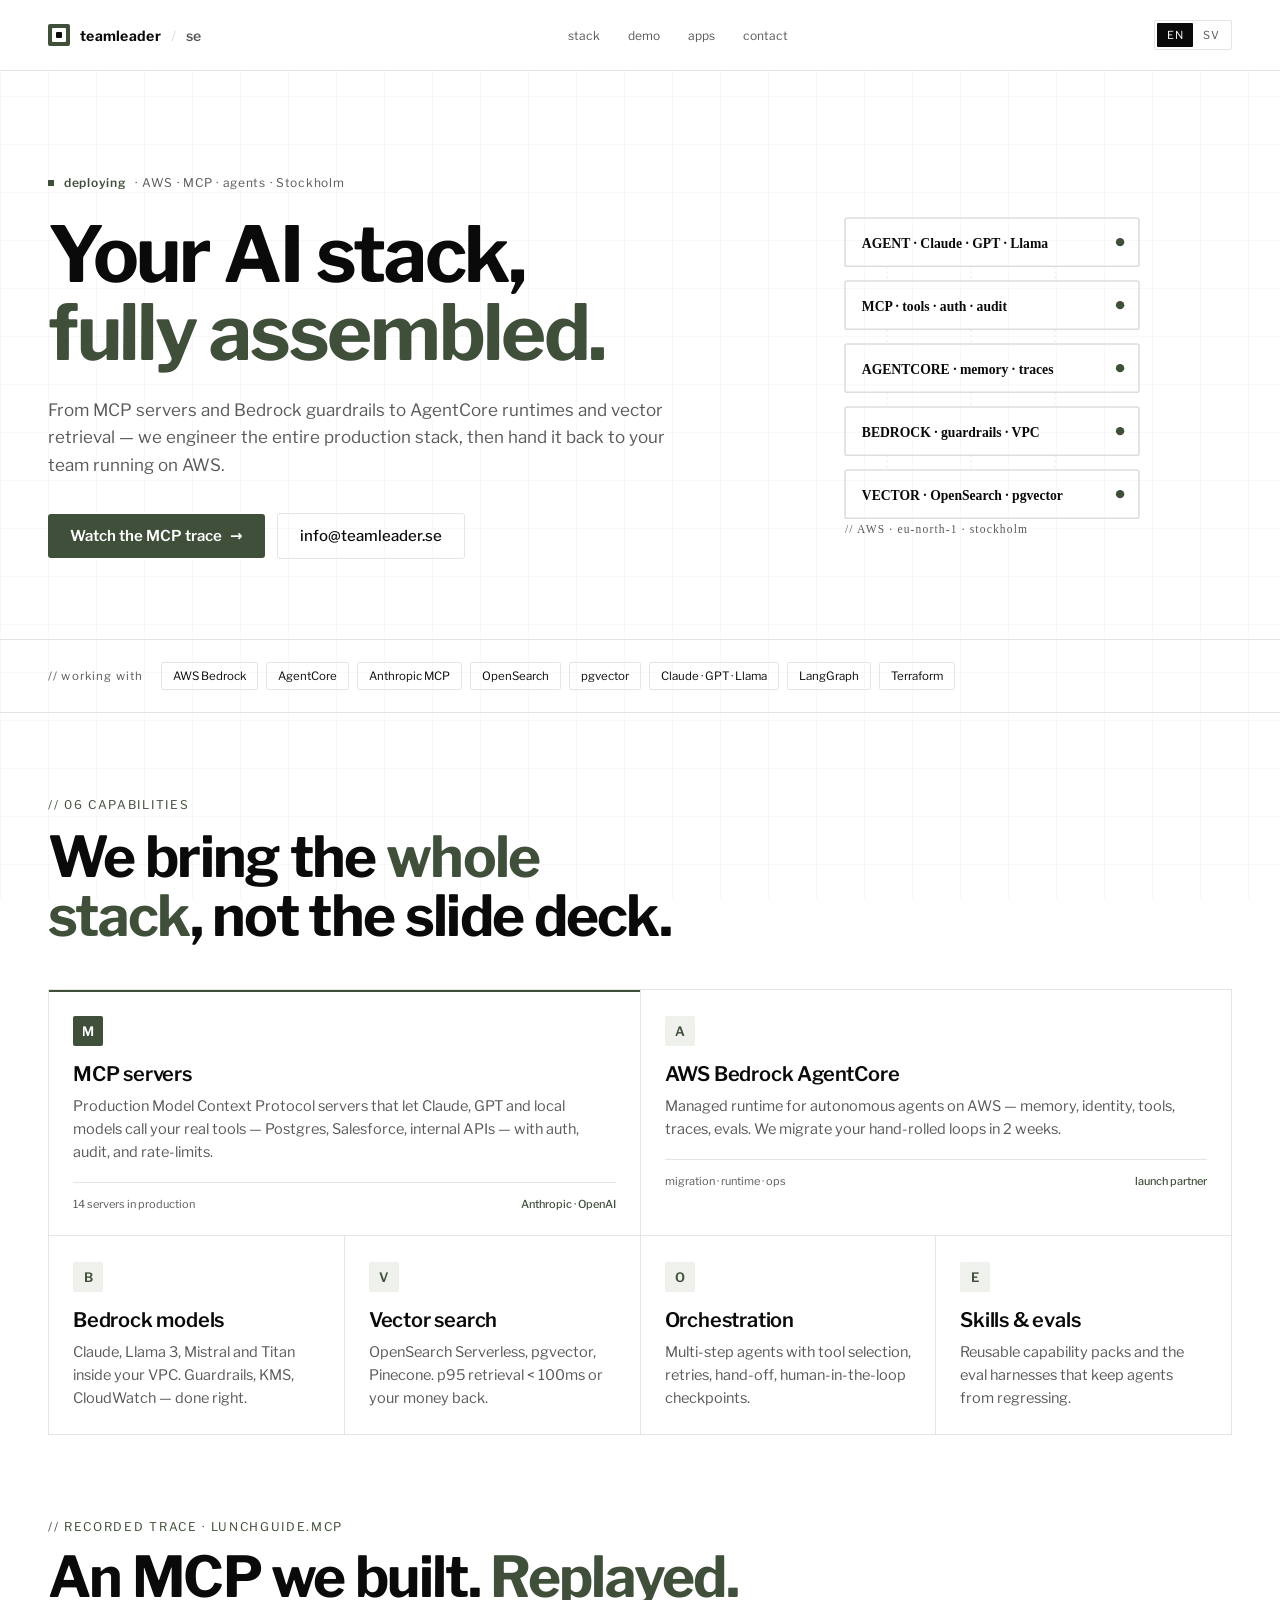
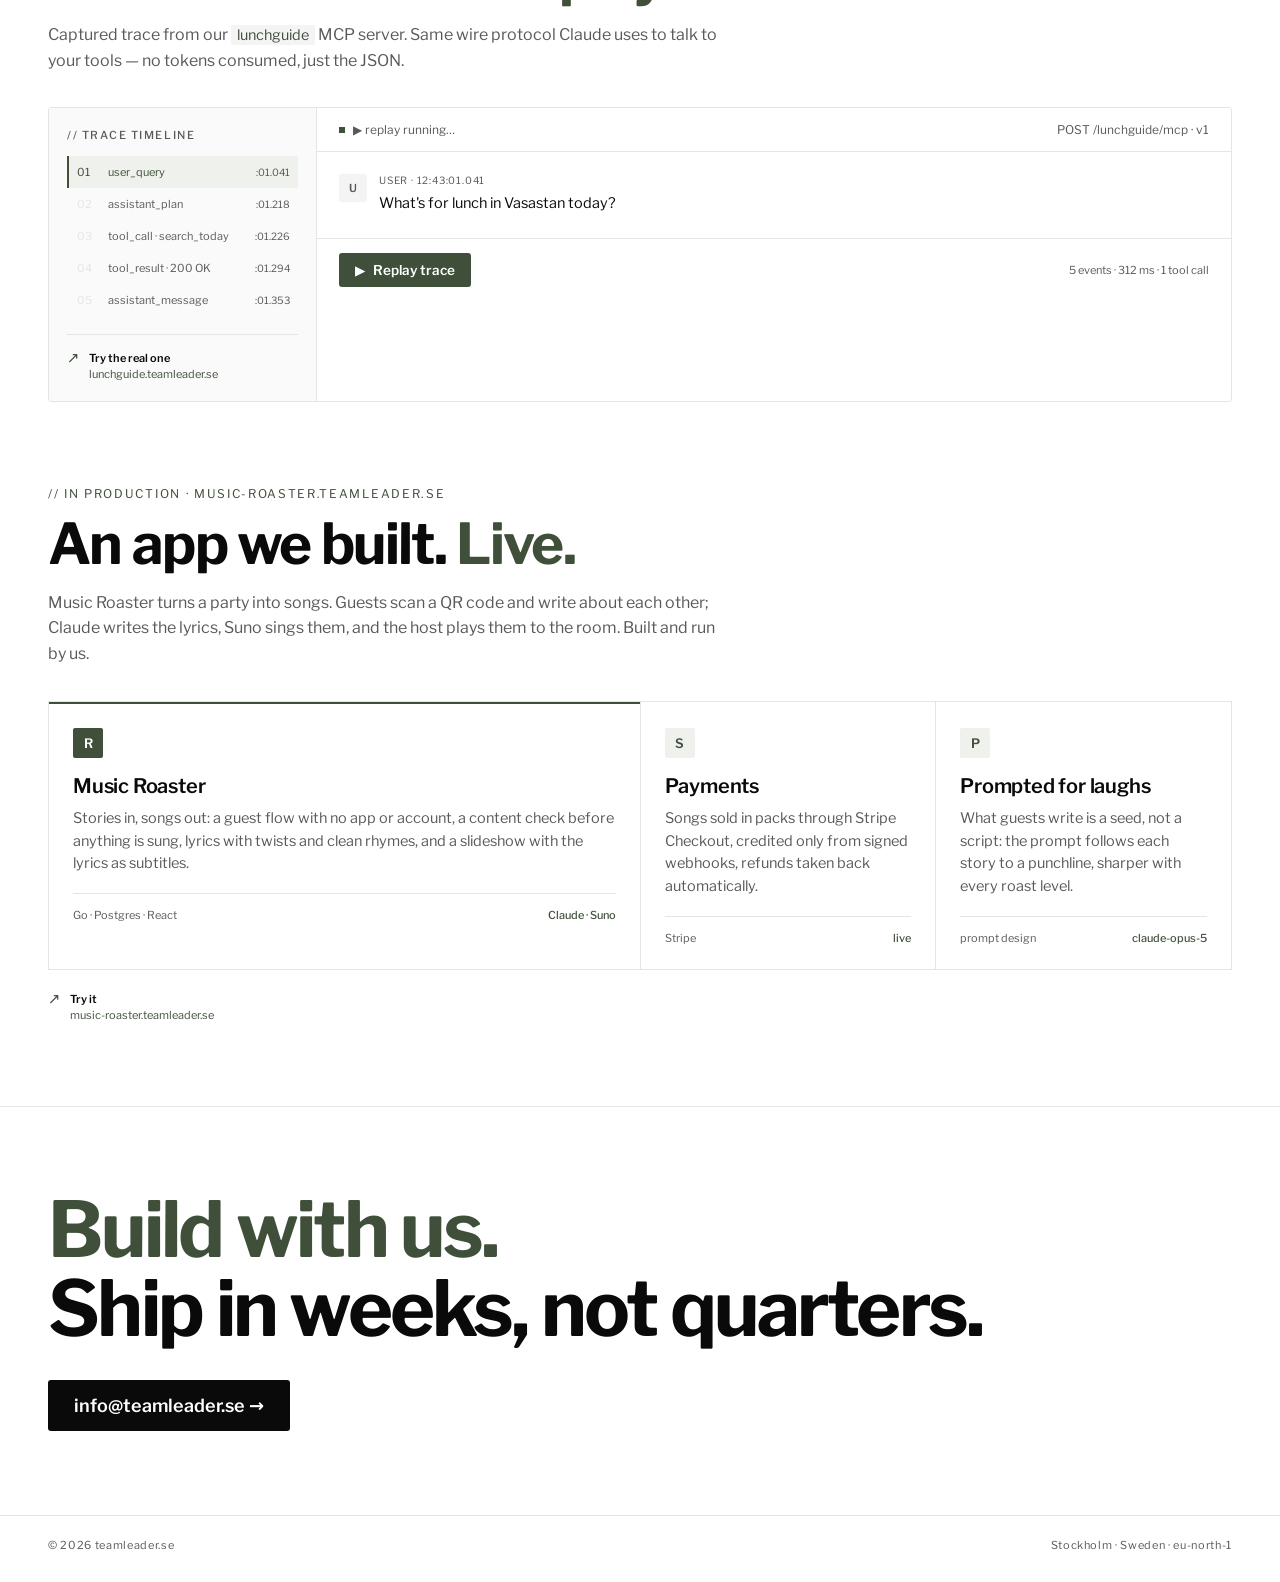
==== commit 4f01cdb9: "feat: visa Music Roaster bredvid lunchguiden En egen sektion efter demon, i samma formspråk: "An app" ====
--- a/docs/index.html
+++ b/docs/index.html
@@ -7,7 +7,7 @@
 <link rel="preconnect" href="https://fonts.googleapis.com">
 <link rel="preconnect" href="https://fonts.gstatic.com" crossorigin>
 <link href="https://fonts.googleapis.com/css2?family=IBM+Plex+Mono:wght@400;500;600&family=Libre+Franklin:wght@400;500;600;700&display=swap" rel="stylesheet">
-<link rel="stylesheet" href="/tokens.css">
+<link rel="stylesheet" href="/tokens.css?v=3">
 <style>
   /* ─────────────────────────────────────────────────────────────
      teamleader.se — riktning C, "austert".
@@ -372,6 +372,7 @@
   <div class="nav-links mono">
     <a href="#stack" data-i18n="navStack">stack</a>
     <a href="#demo" data-i18n="navDemo">demo</a>
+    <a href="#apps" data-i18n="navApps">apps</a>
     <a href="mailto:info@teamleader.se" data-i18n="navContact">contact</a>
   </div>
   <div class="nav-right">
@@ -527,6 +528,44 @@
   </div>
 </section>
 
+<section class="demo" id="apps">
+  <div class="demo-head">
+    <div>
+      <div class="label mono" style="color: var(--accent); letter-spacing: 0.14em; font-size: 12px; text-transform: uppercase; margin-bottom: 14px;" data-i18n="appsLabel">// in production · music-roaster.teamleader.se</div>
+      <h2 data-i18n-html="appsTitle">An app we built. <span class="grad">Live.</span></h2>
+    </div>
+    <p data-i18n-html="appsSub">Music Roaster turns a party into songs. Guests scan a QR code and write about each other; Claude writes the lyrics, Suno sings them, and the host plays them to the room. Built and run by us.</p>
+  </div>
+
+  <div class="tech-grid">
+    <div class="card hero-card span-6">
+      <div class="icon">R</div>
+      <h3 data-i18n="a1h">Music Roaster</h3>
+      <p data-i18n="a1p">Stories in, songs out: a guest flow with no app or account, a content check before anything is sung, lyrics with twists and clean rhymes, and a slideshow with the lyrics as subtitles.</p>
+      <div class="meta"><span data-i18n="a1m1">Go · Postgres · React</span><b data-i18n="a1m2">Claude · Suno</b></div>
+    </div>
+    <div class="card span-3">
+      <div class="icon">S</div>
+      <h3 data-i18n="a2h">Payments</h3>
+      <p data-i18n="a2p">Songs sold in packs through Stripe Checkout, credited only from signed webhooks, refunds taken back automatically.</p>
+      <div class="meta"><span data-i18n="a2m1">Stripe</span><b data-i18n="a2m2">live</b></div>
+    </div>
+    <div class="card span-3">
+      <div class="icon">P</div>
+      <h3 data-i18n="a3h">Prompted for laughs</h3>
+      <p data-i18n="a3p">What guests write is a seed, not a script: the prompt follows each story to a punchline, sharper with every roast level.</p>
+      <div class="meta"><span data-i18n="a3m1">prompt design</span><b data-i18n="a3m2">claude-opus-5</b></div>
+    </div>
+  </div>
+
+  <div class="trace-footer" style="border-top: 0; margin-top: 22px; padding-top: 0;">
+    <a class="real-link" href="https://music-roaster.teamleader.se" target="_blank" rel="noreferrer">
+      <span class="arrow">↗</span>
+      <span><b data-i18n="appsLink">Try it</b><span class="url">music-roaster.teamleader.se</span></span>
+    </a>
+  </div>
+</section>
+
 <section class="footer-cta">
   <h2 data-i18n-html="footTitle"><span class="grad">Build with us.</span><br/>Ship in weeks, not quarters.</h2>
   <a class="mail" href="mailto:info@teamleader.se">info@teamleader.se →</a>
@@ -539,7 +578,17 @@
 <script>
 const i18n = {
   en: {
-    navStack: "stack", navDemo: "demo", navContact: "contact",
+    navStack: "stack", navDemo: "demo", navApps: "apps", navContact: "contact",
+    appsLabel: "// in production · music-roaster.teamleader.se",
+    appsTitle: 'An app we built. <span class="grad">Live.</span>',
+    appsSub: "Music Roaster turns a party into songs. Guests scan a QR code and write about each other; Claude writes the lyrics, Suno sings them, and the host plays them to the room. Built and run by us.",
+    a1h: "Music Roaster", a1p: "Stories in, songs out: a guest flow with no app or account, a content check before anything is sung, lyrics with twists and clean rhymes, and a slideshow with the lyrics as subtitles.",
+    a1m1: "Go · Postgres · React", a1m2: "Claude · Suno",
+    a2h: "Payments", a2p: "Songs sold in packs through Stripe Checkout, credited only from signed webhooks, refunds taken back automatically.",
+    a2m1: "Stripe", a2m2: "live",
+    a3h: "Prompted for laughs", a3p: "What guests write is a seed, not a script: the prompt follows each story to a punchline, sharper with every roast level.",
+    a3m1: "prompt design", a3m2: "claude-opus-5",
+    appsLink: "Try it",
     status: "deploying", eyebrow: " · AWS · MCP · agents · Stockholm",
     headline: 'Your AI stack,<br/><span class="grad">fully assembled.</span>',
     sub: "From MCP servers and Bedrock guardrails to AgentCore runtimes and vector retrieval — we engineer the entire production stack, then hand it back to your team running on AWS.",
@@ -572,7 +621,17 @@
     placeholderRemoved: ""
   },
   sv: {
-    navStack: "stack", navDemo: "demo", navContact: "kontakt",
+    navStack: "stack", navDemo: "demo", navApps: "appar", navContact: "kontakt",
+    appsLabel: "// i produktion · music-roaster.teamleader.se",
+    appsTitle: 'En app vi byggt. <span class="grad">Live.</span>',
+    appsSub: "Music Roaster gör om en fest till låtar. Gästerna skannar en QR-kod och skriver om varandra; Claude skriver texterna, Suno sjunger dem och värden spelar upp dem för rummet. Byggd och driftad av oss.",
+    a1h: "Music Roaster", a1p: "Historier in, låtar ut: ett gästflöde utan app eller konto, granskning innan något sjungs, texter med vändningar och rena rim, och ett bildspel med texten som undertexter.",
+    a1m1: "Go · Postgres · React", a1m2: "Claude · Suno",
+    a2h: "Betalningar", a2p: "Låtar säljs i paket via Stripe Checkout, krediteras bara från signerade webhooks, och återbetalningar tas tillbaka automatiskt.",
+    a2m1: "Stripe", a2m2: "live",
+    a3h: "Promptad för skratt", a3p: "Det gästerna skriver är ett frö, inte ett manus: prompten följer varje historia till en poäng, vassare för varje roast-nivå.",
+    a3m1: "promptdesign", a3m2: "claude-opus-5",
+    appsLink: "Testa den",
     status: "deployar", eyebrow: " · AWS · MCP · agenter · Stockholm",
     headline: 'Din AI-stack,<br/><span class="grad">fullt monterad.</span>',
     sub: "Från MCP-servrar och Bedrock-guardrails till AgentCore-runtimes och vektorsökning — vi bygger hela produktionsstacken och lämnar över den körandes på AWS.",
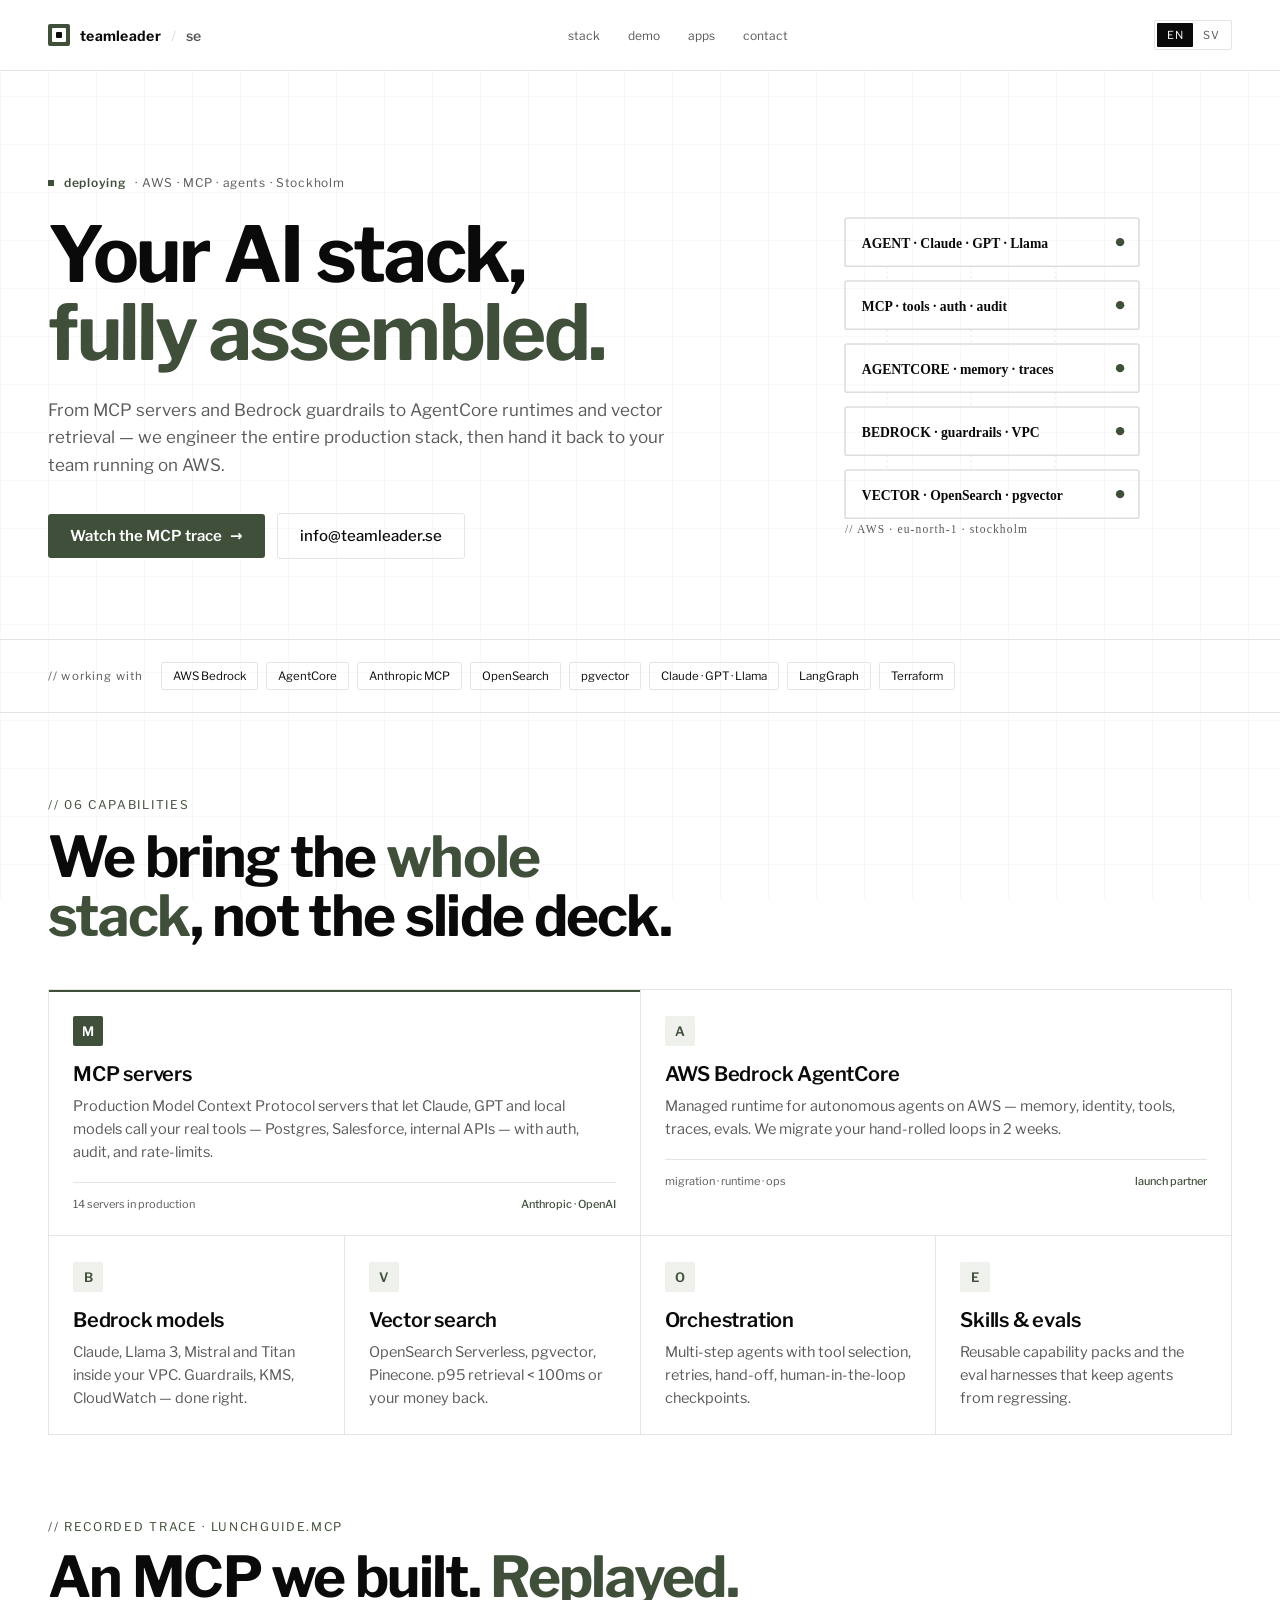
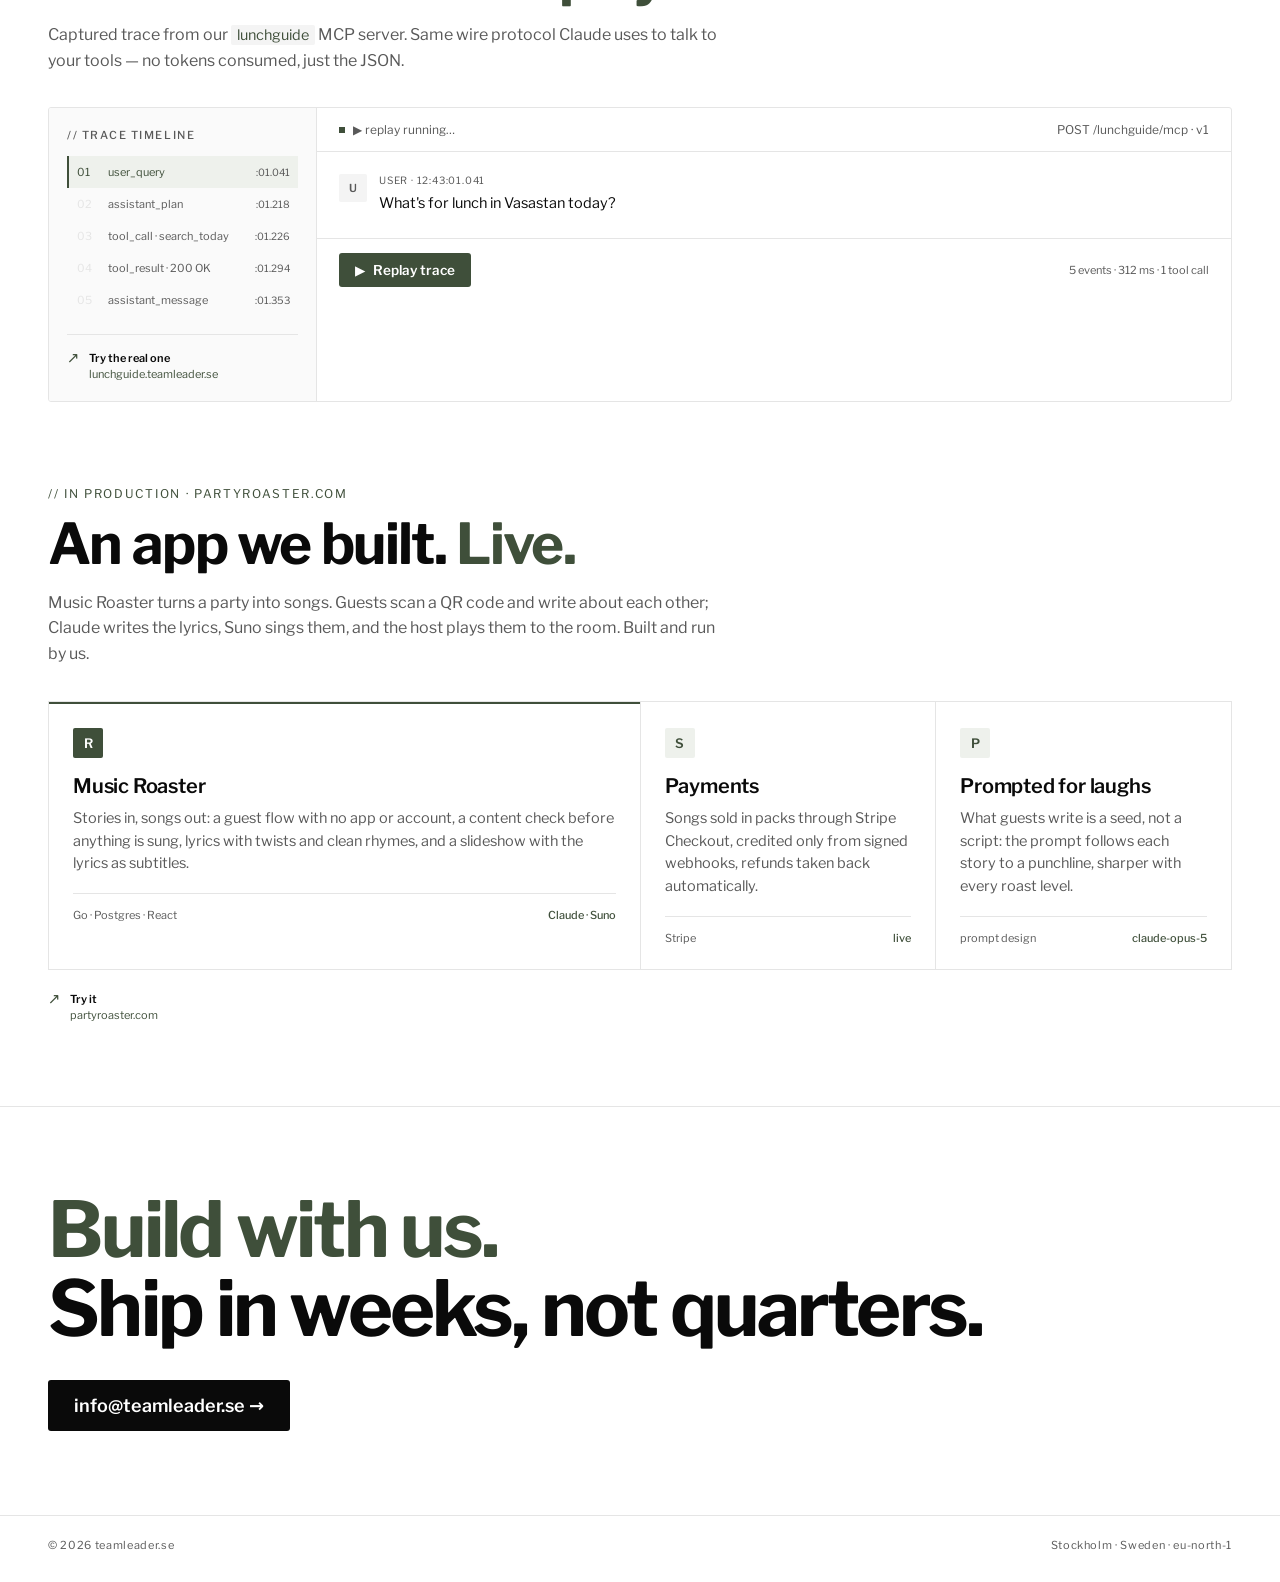
==== commit aa9dffcc: "fix: länka Music Roaster till partyroaster.com" ====
--- a/docs/index.html
+++ b/docs/index.html
@@ -531,7 +531,7 @@
 <section class="demo" id="apps">
   <div class="demo-head">
     <div>
-      <div class="label mono" style="color: var(--accent); letter-spacing: 0.14em; font-size: 12px; text-transform: uppercase; margin-bottom: 14px;" data-i18n="appsLabel">// in production · music-roaster.teamleader.se</div>
+      <div class="label mono" style="color: var(--accent); letter-spacing: 0.14em; font-size: 12px; text-transform: uppercase; margin-bottom: 14px;" data-i18n="appsLabel">// in production · partyroaster.com</div>
       <h2 data-i18n-html="appsTitle">An app we built. <span class="grad">Live.</span></h2>
     </div>
     <p data-i18n-html="appsSub">Music Roaster turns a party into songs. Guests scan a QR code and write about each other; Claude writes the lyrics, Suno sings them, and the host plays them to the room. Built and run by us.</p>
@@ -559,9 +559,9 @@
   </div>
 
   <div class="trace-footer" style="border-top: 0; margin-top: 22px; padding-top: 0;">
-    <a class="real-link" href="https://music-roaster.teamleader.se" target="_blank" rel="noreferrer">
+    <a class="real-link" href="https://partyroaster.com" target="_blank" rel="noreferrer">
       <span class="arrow">↗</span>
-      <span><b data-i18n="appsLink">Try it</b><span class="url">music-roaster.teamleader.se</span></span>
+      <span><b data-i18n="appsLink">Try it</b><span class="url">partyroaster.com</span></span>
     </a>
   </div>
 </section>
@@ -579,7 +579,7 @@
 const i18n = {
   en: {
     navStack: "stack", navDemo: "demo", navApps: "apps", navContact: "contact",
-    appsLabel: "// in production · music-roaster.teamleader.se",
+    appsLabel: "// in production · partyroaster.com",
     appsTitle: 'An app we built. <span class="grad">Live.</span>',
     appsSub: "Music Roaster turns a party into songs. Guests scan a QR code and write about each other; Claude writes the lyrics, Suno sings them, and the host plays them to the room. Built and run by us.",
     a1h: "Music Roaster", a1p: "Stories in, songs out: a guest flow with no app or account, a content check before anything is sung, lyrics with twists and clean rhymes, and a slideshow with the lyrics as subtitles.",
@@ -622,7 +622,7 @@
   },
   sv: {
     navStack: "stack", navDemo: "demo", navApps: "appar", navContact: "kontakt",
-    appsLabel: "// i produktion · music-roaster.teamleader.se",
+    appsLabel: "// i produktion · partyroaster.com",
     appsTitle: 'En app vi byggt. <span class="grad">Live.</span>',
     appsSub: "Music Roaster gör om en fest till låtar. Gästerna skannar en QR-kod och skriver om varandra; Claude skriver texterna, Suno sjunger dem och värden spelar upp dem för rummet. Byggd och driftad av oss.",
     a1h: "Music Roaster", a1p: "Historier in, låtar ut: ett gästflöde utan app eller konto, granskning innan något sjungs, texter med vändningar och rena rim, och ett bildspel med texten som undertexter.",
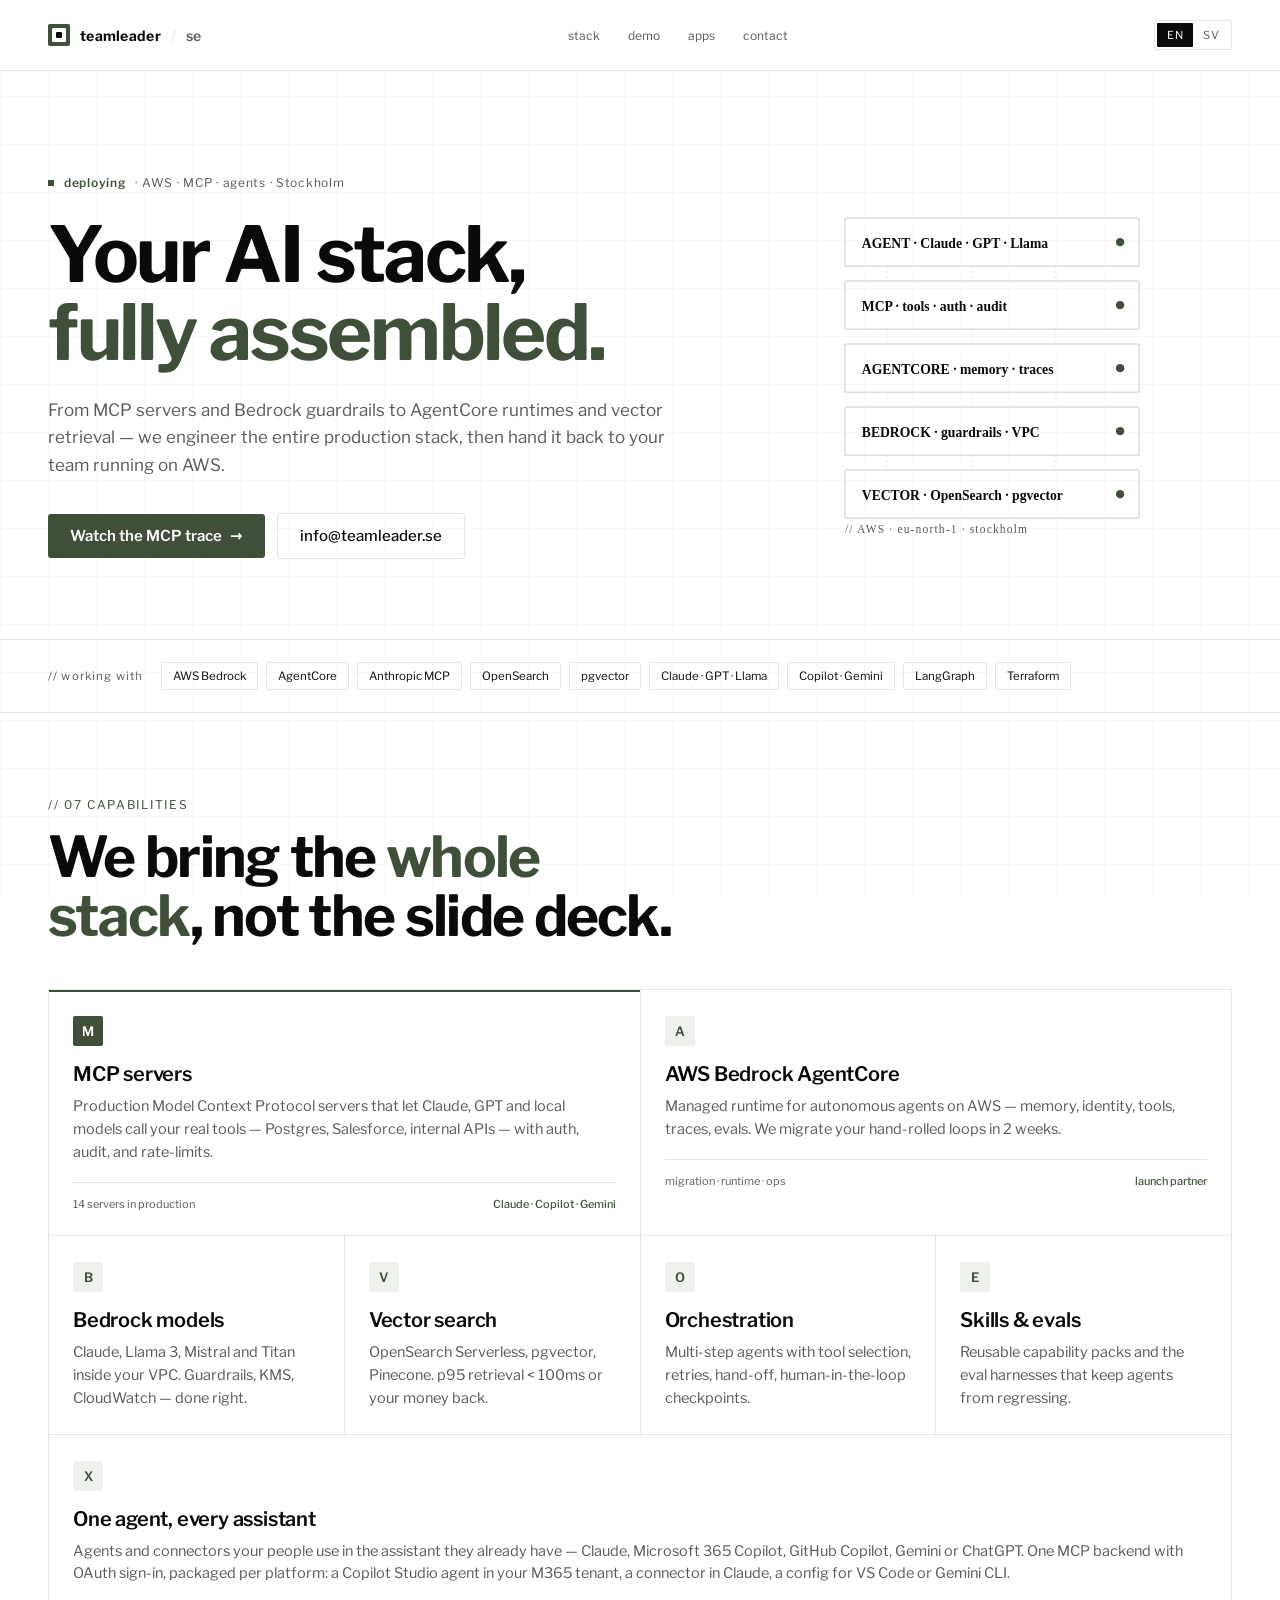
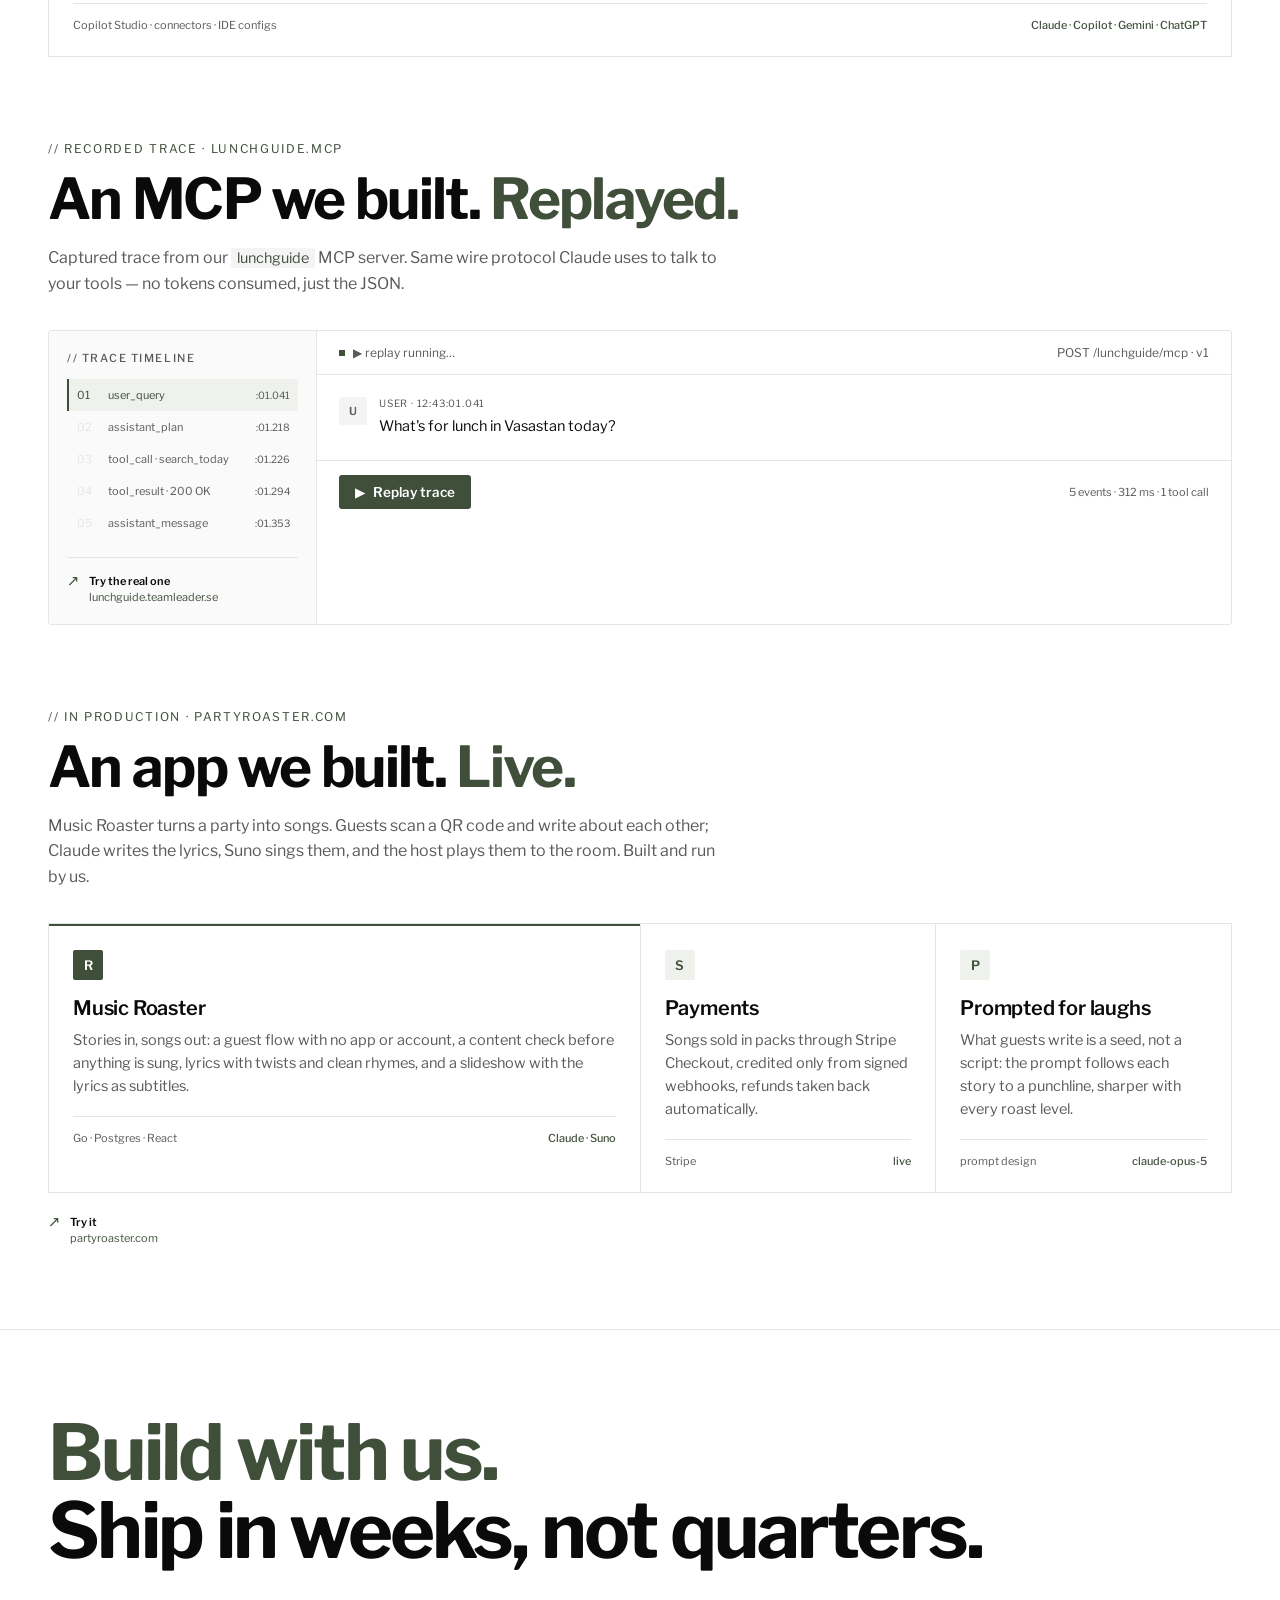
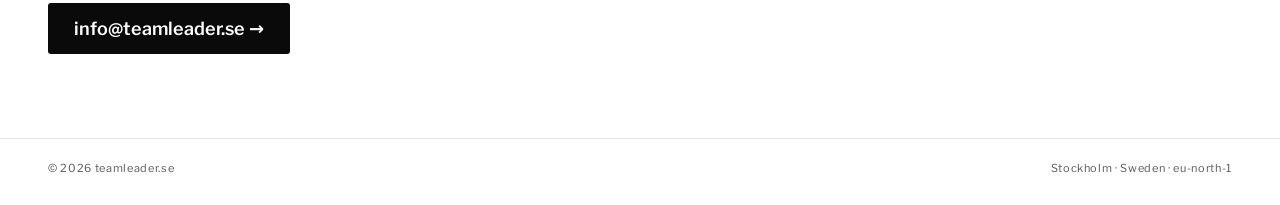
==== commit c1eef311: "feat: visa agenter för Claude, Copilot, Gemini och ChatGPT på landningssidan" ====
--- a/docs/index.html
+++ b/docs/index.html
@@ -179,6 +179,7 @@
   .card { background: var(--bg); padding: 26px 24px 24px; }
   .span-6 { grid-column: span 6; }
   .span-3 { grid-column: span 3; }
+  .span-12 { grid-column: span 12; }
   .card .icon {
     width: 30px; height: 30px; border-radius: var(--radius-sm);
     display: grid; place-items: center; margin-bottom: 16px;
@@ -447,13 +448,14 @@
   <span class="pill">OpenSearch</span>
   <span class="pill">pgvector</span>
   <span class="pill">Claude · GPT · Llama</span>
+  <span class="pill">Copilot · Gemini</span>
   <span class="pill">LangGraph</span>
   <span class="pill">Terraform</span>
 </div>
 
 <section class="tech" id="stack">
   <div class="section-head">
-    <div class="label" data-i18n="techLabel">// 06 capabilities</div>
+    <div class="label" data-i18n="techLabel">// 07 capabilities</div>
     <h2 data-i18n-html="techTitle">We bring the <span class="grad">whole stack</span>, not the slide deck.</h2>
   </div>
 
@@ -462,7 +464,7 @@
       <div class="icon">M</div>
       <h3 data-i18n="t1h">MCP servers</h3>
       <p data-i18n="t1p">Production Model Context Protocol servers that let Claude, GPT and local models call your real tools — Postgres, Salesforce, internal APIs — with auth, audit, and rate-limits.</p>
-      <div class="meta"><span data-i18n="t1m1">14 servers in production</span><b data-i18n="t1m2">Anthropic · OpenAI</b></div>
+      <div class="meta"><span data-i18n="t1m1">14 servers in production</span><b data-i18n="t1m2">Claude · Copilot · Gemini</b></div>
     </div>
     <div class="card span-6">
       <div class="icon">A</div>
@@ -490,6 +492,13 @@
       <div class="icon">E</div>
       <h3 data-i18n="t6h">Skills &amp; evals</h3>
       <p data-i18n="t6p">Reusable capability packs and the eval harnesses that keep agents from regressing.</p>
+    </div>
+
+    <div class="card span-12">
+      <div class="icon">X</div>
+      <h3 data-i18n="t7h">One agent, every assistant</h3>
+      <p data-i18n="t7p">Agents and connectors your people use in the assistant they already have — Claude, Microsoft 365 Copilot, GitHub Copilot, Gemini or ChatGPT. One MCP backend with OAuth sign-in, packaged per platform: a Copilot Studio agent in your M365 tenant, a connector in Claude, a config for VS Code or Gemini CLI.</p>
+      <div class="meta"><span data-i18n="t7m1">Copilot Studio · connectors · IDE configs</span><b data-i18n="t7m2">Claude · Copilot · Gemini · ChatGPT</b></div>
     </div>
   </div>
 </section>
@@ -594,16 +603,18 @@
     sub: "From MCP servers and Bedrock guardrails to AgentCore runtimes and vector retrieval — we engineer the entire production stack, then hand it back to your team running on AWS.",
     cta1: "Watch the MCP trace", cta2: "info@teamleader.se",
     railLabel: "// working with",
-    techLabel: "// 06 capabilities",
+    techLabel: "// 07 capabilities",
     techTitle: 'We bring the <span class="grad">whole stack</span>, not the slide deck.',
     t1h: "MCP servers", t1p: "Production Model Context Protocol servers that let Claude, GPT and local models call your real tools — Postgres, Salesforce, internal APIs — with auth, audit, and rate-limits.",
-    t1m1: "14 servers in production", t1m2: "Anthropic · OpenAI",
+    t1m1: "14 servers in production", t1m2: "Claude · Copilot · Gemini",
     t2h: "AWS Bedrock AgentCore", t2p: "Managed runtime for autonomous agents on AWS — memory, identity, tools, traces, evals. We migrate your hand-rolled loops in 2 weeks.",
     t2m1: "migration · runtime · ops", t2m2: "launch partner",
     t3h: "Bedrock models", t3p: "Claude, Llama 3, Mistral and Titan inside your VPC. Guardrails, KMS, CloudWatch — done right.",
     t4h: "Vector search", t4p: "OpenSearch Serverless, pgvector, Pinecone. p95 retrieval < 100ms or your money back.",
     t5h: "Orchestration", t5p: "Multi-step agents with tool selection, retries, hand-off, human-in-the-loop checkpoints.",
     t6h: "Skills & evals", t6p: "Reusable capability packs and the eval harnesses that keep agents from regressing.",
+    t7h: "One agent, every assistant", t7p: "Agents and connectors your people use in the assistant they already have — Claude, Microsoft 365 Copilot, GitHub Copilot, Gemini or ChatGPT. One MCP backend with OAuth sign-in, packaged per platform: a Copilot Studio agent in your M365 tenant, a connector in Claude, a config for VS Code or Gemini CLI.",
+    t7m1: "Copilot Studio · connectors · IDE configs", t7m2: "Claude · Copilot · Gemini · ChatGPT",
     demoLabel: "// recorded trace · lunchguide.mcp",
     demoTitle: 'An MCP we built. <span class="grad">Replayed.</span>',
     demoSub: 'Captured trace from our <code class="inline">lunchguide</code> MCP server. Same wire protocol Claude uses to talk to your tools — no tokens consumed, just the JSON.',
@@ -637,16 +648,18 @@
     sub: "Från MCP-servrar och Bedrock-guardrails till AgentCore-runtimes och vektorsökning — vi bygger hela produktionsstacken och lämnar över den körandes på AWS.",
     cta1: "Se MCP-tracen", cta2: "info@teamleader.se",
     railLabel: "// vi jobbar med",
-    techLabel: "// 06 kapabiliteter",
+    techLabel: "// 07 kapabiliteter",
     techTitle: 'Vi levererar <span class="grad">hela stacken</span>, inte en pitchdeck.',
     t1h: "MCP-servrar", t1p: "MCP-servrar i produktion som låter Claude, GPT och lokala modeller anropa era riktiga verktyg — Postgres, Salesforce, interna API:er — med auth, audit och rate-limits.",
-    t1m1: "14 servrar i produktion", t1m2: "Anthropic · OpenAI",
+    t1m1: "14 servrar i produktion", t1m2: "Claude · Copilot · Gemini",
     t2h: "AWS Bedrock AgentCore", t2p: "Managed runtime för autonoma agenter på AWS — minne, identitet, verktyg, traces, evals. Vi migrerar era handrullade loopar på 2 veckor.",
     t2m1: "migration · runtime · drift", t2m2: "launch partner",
     t3h: "Bedrock-modeller", t3p: "Claude, Llama 3, Mistral och Titan i er VPC. Guardrails, KMS, CloudWatch — gjort rätt.",
     t4h: "Vektorsökning", t4p: "OpenSearch Serverless, pgvector, Pinecone. p95-retrieval < 100ms eller pengarna tillbaka.",
     t5h: "Orkestrering", t5p: "Flerstegs-agenter med verktygsval, retries, hand-off och human-in-the-loop.",
     t6h: "Skills & evals", t6p: "Återanvändbara skill-paket och eval-rigg som hindrar regression.",
+    t7h: "En agent, alla assistenter", t7p: "Agenter och connectors som era medarbetare använder i den assistent de redan har — Claude, Microsoft 365 Copilot, GitHub Copilot, Gemini eller ChatGPT. En MCP-backend med OAuth-inloggning, paketerad per plattform: en Copilot Studio-agent i er M365-tenant, en connector i Claude, en konfig för VS Code eller Gemini CLI.",
+    t7m1: "Copilot Studio · connectors · IDE-konfig", t7m2: "Claude · Copilot · Gemini · ChatGPT",
     demoLabel: "// inspelad trace · lunchguide.mcp",
     demoTitle: 'En MCP vi byggt. <span class="grad">Återuppspelad.</span>',
     demoSub: 'Fångad trace från vår <code class="inline">lunchguide</code>-MCP. Samma wire-protokoll som Claude använder för att prata med era verktyg — inga tokens, bara JSON.',
